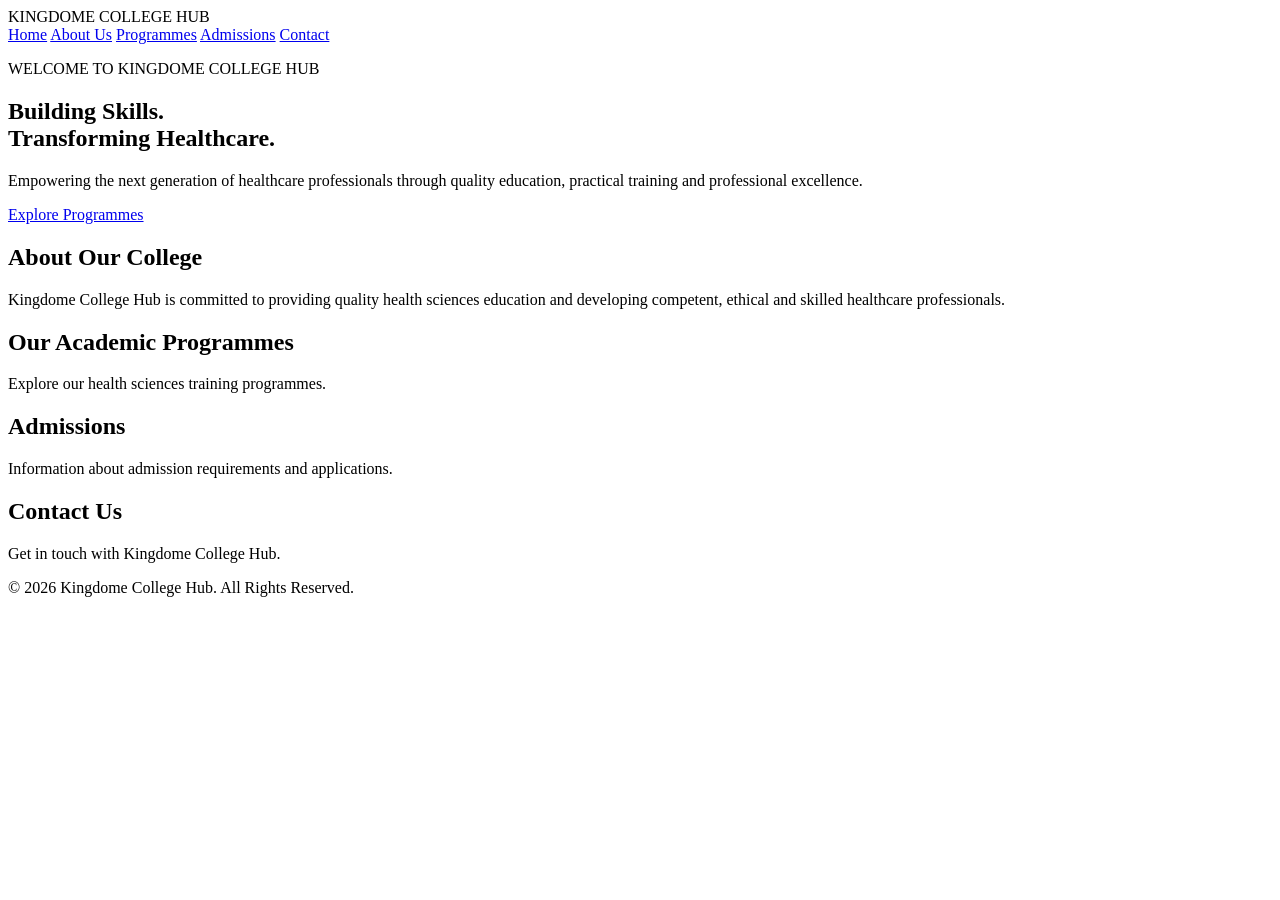
==== index.html @ a768ce54 "Create index.html" ====
<!DOCTYPE html>
<html lang="en">
<head>
    <meta charset="UTF-8">
    <meta name="viewport" content="width=device-width, initial-scale=1.0">
    <title>Kingdome College Hub</title>
    <meta name="description" content="Kingdome College Hub - Excellence in Health Sciences Education">
    <link rel="stylesheet" href="style.css">
</head>

<body>

    <header>
        <div class="logo">
            KINGDOME <span>COLLEGE HUB</span>
        </div>

        <nav>
            <a href="index.html">Home</a>
            <a href="#about">About Us</a>
            <a href="#programmes">Programmes</a>
            <a href="#admissions">Admissions</a>
            <a href="#contact">Contact</a>
        </nav>
    </header>

    <main>
        <section class="hero">
            <div class="hero-content">
                <p class="welcome">WELCOME TO KINGDOME COLLEGE HUB</p>

                <h1>Building Skills.<br>
                    Transforming Healthcare.</h1>

                <p>
                    Empowering the next generation of healthcare
                    professionals through quality education,
                    practical training and professional excellence.
                </p>

                <a href="#programmes" class="btn">Explore Programmes</a>
            </div>
        </section>

        <section id="about" class="section">
            <h2>About Our College</h2>
            <p>
                Kingdome College Hub is committed to providing
                quality health sciences education and developing
                competent, ethical and skilled healthcare professionals.
            </p>
        </section>

        <section id="programmes" class="section">
            <h2>Our Academic Programmes</h2>
            <p>Explore our health sciences training programmes.</p>
        </section>

        <section id="admissions" class="section">
            <h2>Admissions</h2>
            <p>Information about admission requirements and applications.</p>
        </section>

        <section id="contact" class="section">
            <h2>Contact Us</h2>
            <p>Get in touch with Kingdome College Hub.</p>
        </section>
    </main>

    <footer>
        <p>&copy; 2026 Kingdome College Hub. All Rights Reserved.</p>
    </footer>

</body>
</html>
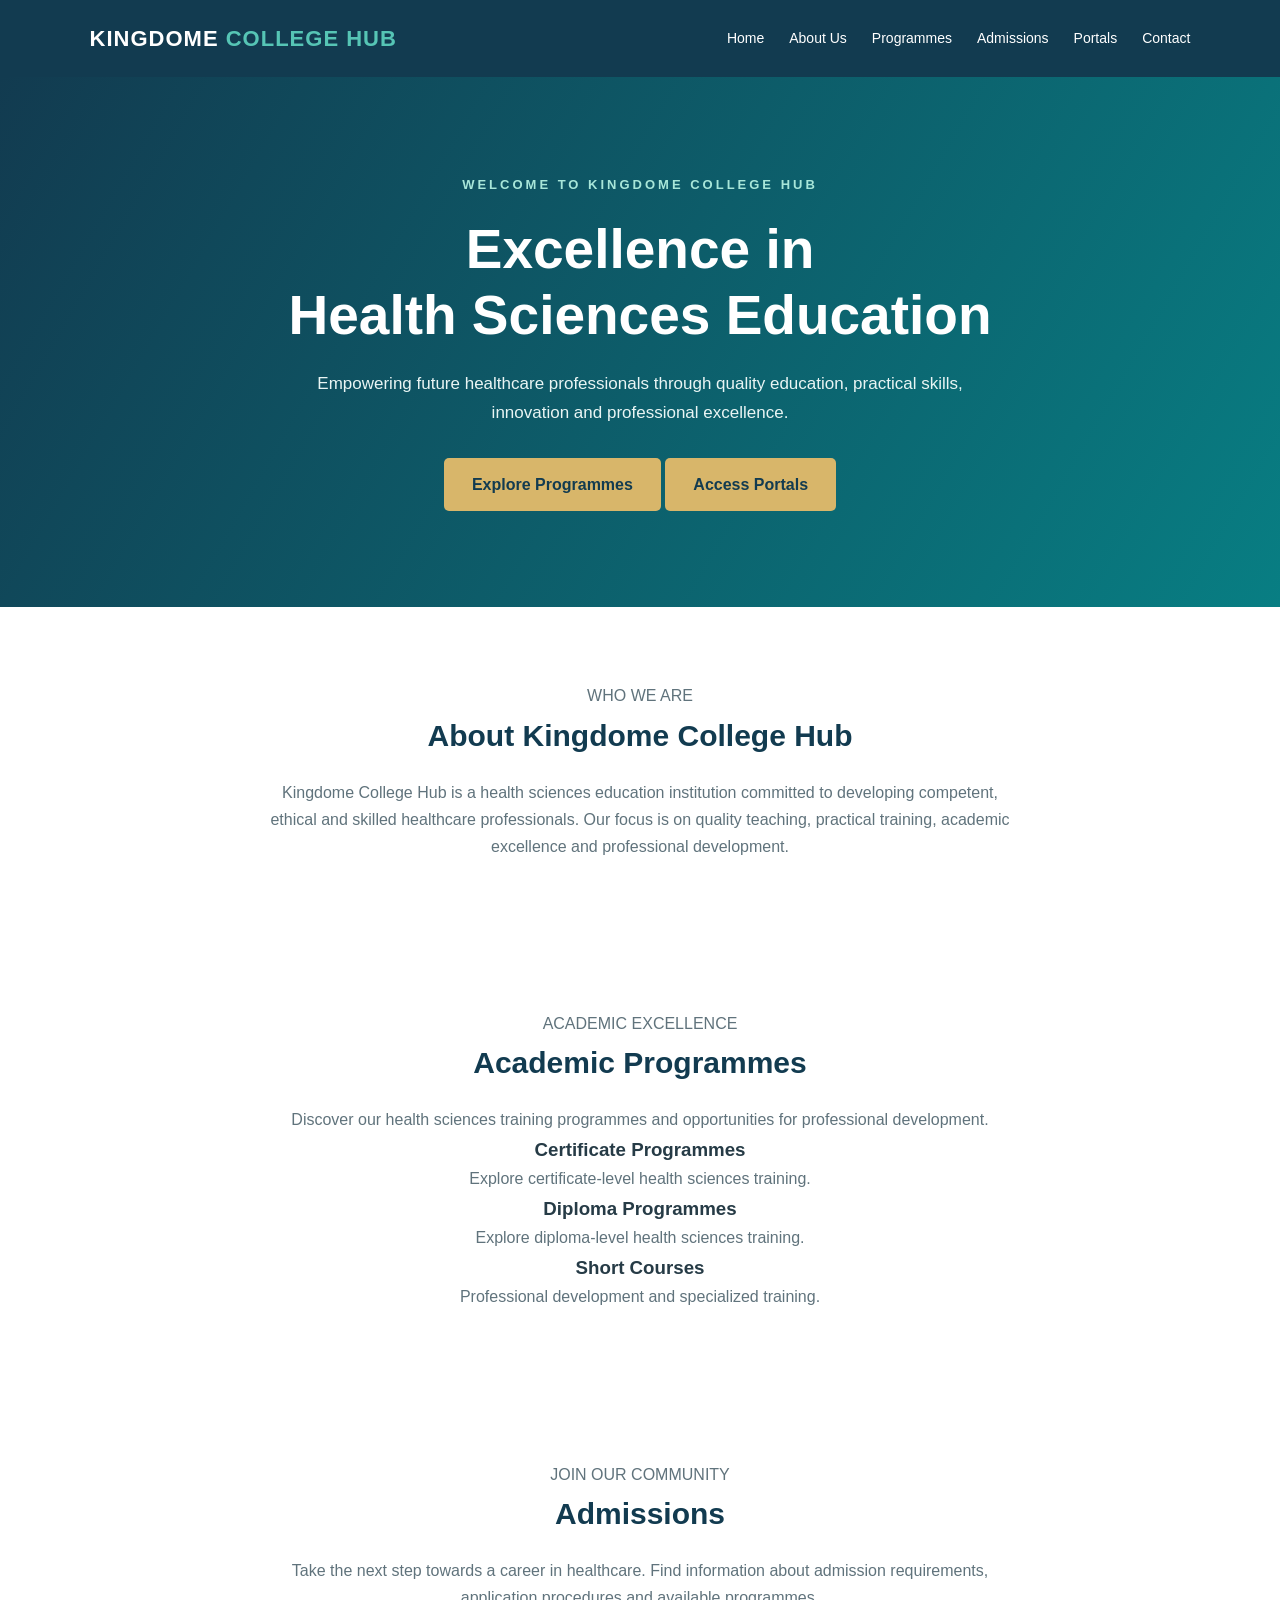
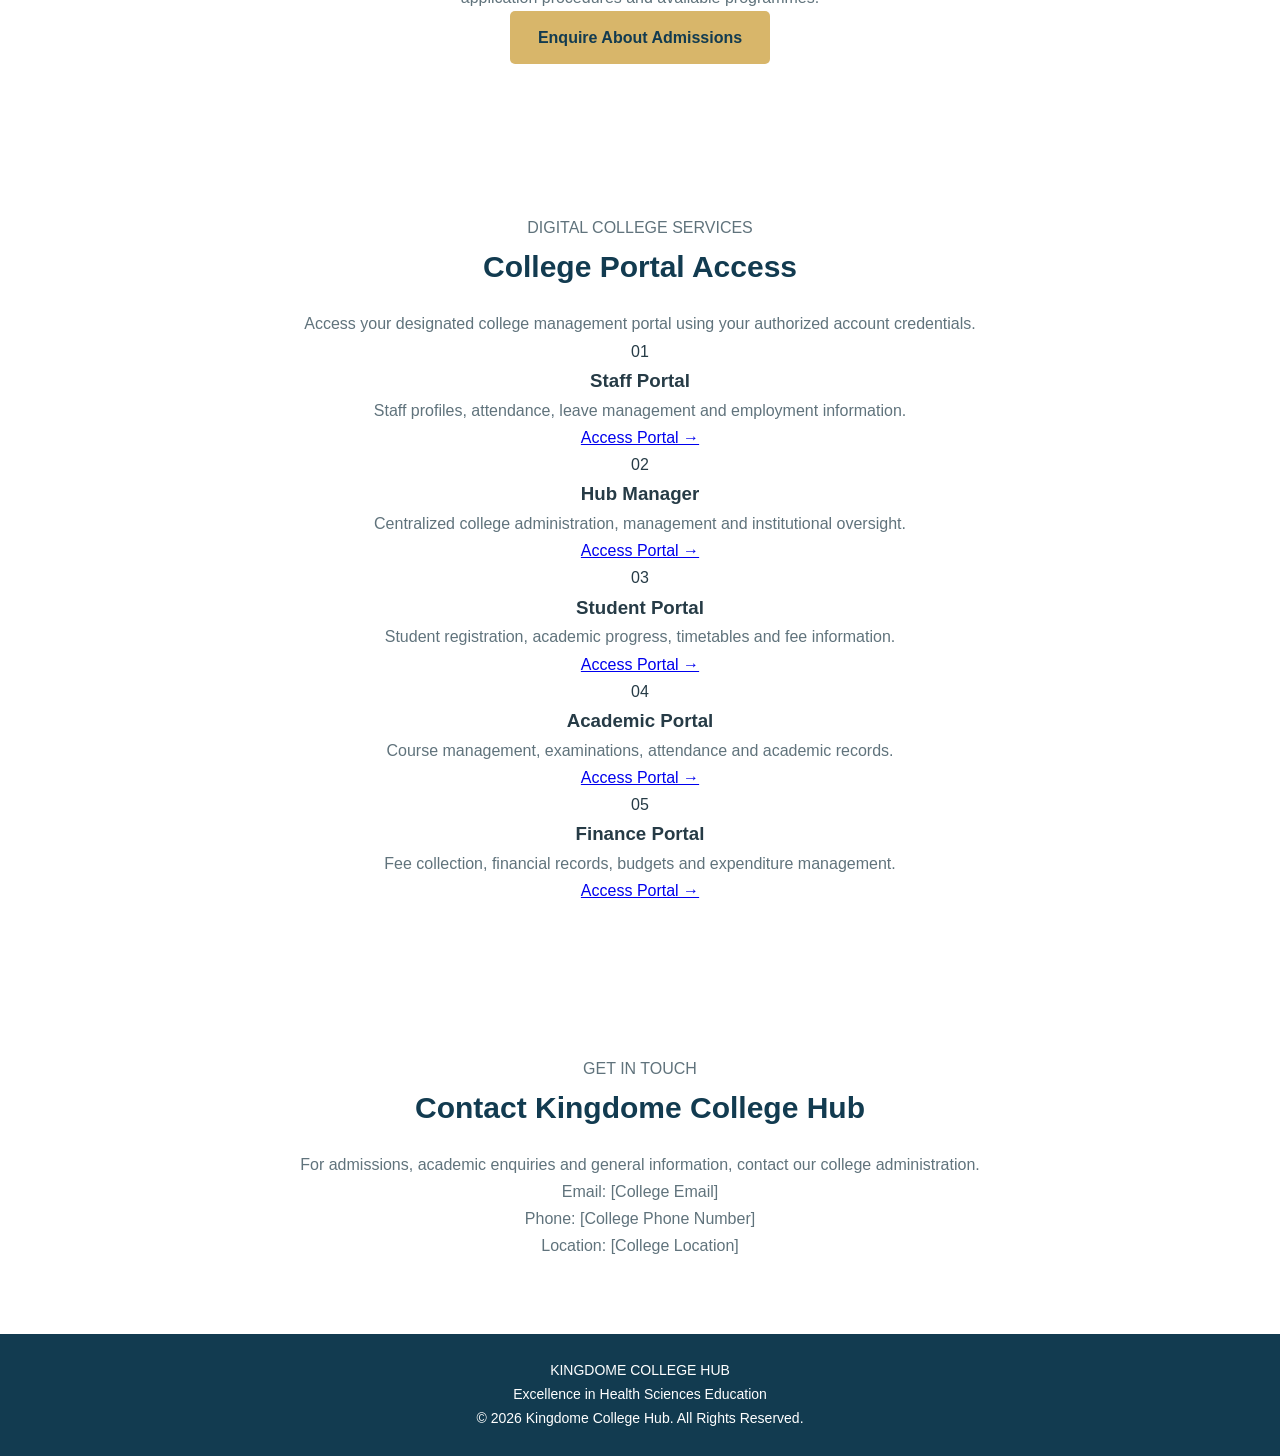
==== commit c1f6650c: "Update index.html" ====
--- a/index.html
+++ b/index.html
@@ -4,73 +4,249 @@
 <head>
     <meta charset="UTF-8">
     <meta name="viewport" content="width=device-width, initial-scale=1.0">
-    <title>Kingdome College Hub</title>
+
+    <title>Kingdome College Hub | Health Sciences</title>
+
     <meta name="description" content="Kingdome College Hub - Excellence in Health Sciences Education">
+
     <link rel="stylesheet" href="style.css">
 </head>
 
 <body>
 
-    <header>
-        <div class="logo">
-            KINGDOME <span>COLLEGE HUB</span>
-        </div>
-
-        <nav>
-            <a href="index.html">Home</a>
-            <a href="#about">About Us</a>
-            <a href="#programmes">Programmes</a>
-            <a href="#admissions">Admissions</a>
-            <a href="#contact">Contact</a>
-        </nav>
-    </header>
-
-    <main>
-        <section class="hero">
-            <div class="hero-content">
-                <p class="welcome">WELCOME TO KINGDOME COLLEGE HUB</p>
-
-                <h1>Building Skills.<br>
-                    Transforming Healthcare.</h1>
-
-                <p>
-                    Empowering the next generation of healthcare
-                    professionals through quality education,
-                    practical training and professional excellence.
-                </p>
-
-                <a href="#programmes" class="btn">Explore Programmes</a>
-            </div>
-        </section>
-
-        <section id="about" class="section">
-            <h2>About Our College</h2>
-            <p>
-                Kingdome College Hub is committed to providing
-                quality health sciences education and developing
-                competent, ethical and skilled healthcare professionals.
-            </p>
-        </section>
-
-        <section id="programmes" class="section">
-            <h2>Our Academic Programmes</h2>
-            <p>Explore our health sciences training programmes.</p>
-        </section>
-
-        <section id="admissions" class="section">
-            <h2>Admissions</h2>
-            <p>Information about admission requirements and applications.</p>
-        </section>
-
-        <section id="contact" class="section">
-            <h2>Contact Us</h2>
-            <p>Get in touch with Kingdome College Hub.</p>
-        </section>
-    </main>
-
-    <footer>
-        <p>&copy; 2026 Kingdome College Hub. All Rights Reserved.</p>
-    </footer>
+<!-- HEADER -->
+<header>
+    <div class="logo">
+        KINGDOME <span>COLLEGE HUB</span>
+    </div>
+
+    <nav>
+        <a href="#home">Home</a>
+        <a href="#about">About Us</a>
+        <a href="#programmes">Programmes</a>
+        <a href="#admissions">Admissions</a>
+        <a href="#portal-access">Portals</a>
+        <a href="#contact">Contact</a>
+    </nav>
+</header>
+
+<!-- HERO SECTION -->
+<main>
+
+<section class="hero" id="home">
+
+    <div class="hero-content">
+
+        <p class="welcome">
+            WELCOME TO KINGDOME COLLEGE HUB
+        </p>
+
+        <h1>
+            Excellence in<br>
+            Health Sciences Education
+        </h1>
+
+        <p>
+            Empowering future healthcare professionals
+            through quality education, practical skills,
+            innovation and professional excellence.
+        </p>
+
+        <div class="hero-buttons">
+            <a href="#programmes" class="btn">
+                Explore Programmes
+            </a>
+
+            <a href="#portal-access" class="btn btn-outline">
+                Access Portals
+            </a>
+        </div>
+
+    </div>
+
+</section>
+
+<!-- ABOUT US -->
+<section class="section" id="about">
+
+    <p class="section-label">WHO WE ARE</p>
+
+    <h2>About Kingdome College Hub</h2>
+
+    <p>
+        Kingdome College Hub is a health sciences education
+        institution committed to developing competent,
+        ethical and skilled healthcare professionals.
+
+        Our focus is on quality teaching, practical training,
+        academic excellence and professional development.
+    </p>
+
+</section>
+
+<!-- PROGRAMMES -->
+<section class="section programmes" id="programmes">
+
+    <p class="section-label">ACADEMIC EXCELLENCE</p>
+
+    <h2>Academic Programmes</h2>
+
+    <p>
+        Discover our health sciences training programmes
+        and opportunities for professional development.
+    </p>
+
+    <div class="programme-grid">
+
+        <div class="programme-card">
+            <h3>Certificate Programmes</h3>
+            <p>
+                Explore certificate-level health sciences training.
+            </p>
+        </div>
+
+        <div class="programme-card">
+            <h3>Diploma Programmes</h3>
+            <p>
+                Explore diploma-level health sciences training.
+            </p>
+        </div>
+
+        <div class="programme-card">
+            <h3>Short Courses</h3>
+            <p>
+                Professional development and specialized training.
+            </p>
+        </div>
+
+    </div>
+
+</section>
+
+<!-- ADMISSIONS -->
+<section class="section admissions" id="admissions">
+
+    <p class="section-label">JOIN OUR COMMUNITY</p>
+
+    <h2>Admissions</h2>
+
+    <p>
+        Take the next step towards a career in healthcare.
+        Find information about admission requirements,
+        application procedures and available programmes.
+    </p>
+
+    <a href="#contact" class="btn">
+        Enquire About Admissions
+    </a>
+
+</section>
+
+<!-- PORTAL ACCESS -->
+<section class="section portal-section" id="portal-access">
+
+    <p class="section-label">DIGITAL COLLEGE SERVICES</p>
+
+    <h2>College Portal Access</h2>
+
+    <p>
+        Access your designated college management portal
+        using your authorized account credentials.
+    </p>
+
+    <div class="portal-grid">
+
+        <div class="portal-card">
+            <div class="portal-icon">01</div>
+            <h3>Staff Portal</h3>
+            <p>
+                Staff profiles, attendance, leave management
+                and employment information.
+            </p>
+            <a href="staff-portal.html">Access Portal →</a>
+        </div>
+
+        <div class="portal-card">
+            <div class="portal-icon">02</div>
+            <h3>Hub Manager</h3>
+            <p>
+                Centralized college administration,
+                management and institutional oversight.
+            </p>
+            <a href="hub-manager.html">Access Portal →</a>
+        </div>
+
+        <div class="portal-card">
+            <div class="portal-icon">03</div>
+            <h3>Student Portal</h3>
+            <p>
+                Student registration, academic progress,
+                timetables and fee information.
+            </p>
+            <a href="student-portal.html">Access Portal →</a>
+        </div>
+
+        <div class="portal-card">
+            <div class="portal-icon">04</div>
+            <h3>Academic Portal</h3>
+            <p>
+                Course management, examinations,
+                attendance and academic records.
+            </p>
+            <a href="academic-portal.html">Access Portal →</a>
+        </div>
+
+        <div class="portal-card">
+            <div class="portal-icon">05</div>
+            <h3>Finance Portal</h3>
+            <p>
+                Fee collection, financial records,
+                budgets and expenditure management.
+            </p>
+            <a href="finance-portal.html">Access Portal →</a>
+        </div>
+
+    </div>
+
+</section>
+
+<!-- CONTACT -->
+<section class="section contact" id="contact">
+
+    <p class="section-label">GET IN TOUCH</p>
+
+    <h2>Contact Kingdome College Hub</h2>
+
+    <p>
+        For admissions, academic enquiries and general
+        information, contact our college administration.
+    </p>
+
+    <p>Email: [College Email]</p>
+    <p>Phone: [College Phone Number]</p>
+    <p>Location: [College Location]</p>
+
+</section>
+
+</main>
+
+<!-- FOOTER -->
+<footer>
+
+    <div class="footer-logo">
+        KINGDOME COLLEGE HUB
+    </div>
+
+    <p>
+        Excellence in Health Sciences Education
+    </p>
+
+    <p>
+        &copy; 2026 Kingdome College Hub.
+        All Rights Reserved.
+    </p>
+
+</footer>
 
 </body>
 </html>
--- a/style.css
+++ b/style.css
@@ -0,0 +1,157 @@
+
+/* GENERAL SETTINGS */
+* {
+    margin: 0;
+    padding: 0;
+    box-sizing: border-box;
+}
+
+html {
+    scroll-behavior: smooth;
+}
+
+body {
+    font-family: Arial, Helvetica, sans-serif;
+    color: #263B46;
+    background: #FFFFFF;
+    line-height: 1.7;
+}
+
+/* HEADER */
+header {
+    background: #123B50;
+    color: white;
+    padding: 20px 7%;
+    display: flex;
+    justify-content: space-between;
+    align-items: center;
+    flex-wrap: wrap;
+}
+
+.logo {
+    font-size: 22px;
+    font-weight: bold;
+    letter-spacing: 1px;
+}
+
+.logo span {
+    color: #56C5B5;
+}
+
+nav {
+    display: flex;
+    gap: 25px;
+    flex-wrap: wrap;
+}
+
+nav a {
+    color: white;
+    text-decoration: none;
+    font-size: 14px;
+    transition: 0.3s;
+}
+
+nav a:hover {
+    color: #56C5B5;
+}
+
+/* HERO SECTION */
+.hero {
+    min-height: 530px;
+    background: linear-gradient(
+        120deg,
+        #123B50,
+        #087E83
+    );
+    display: flex;
+    justify-content: center;
+    align-items: center;
+    text-align: center;
+    padding: 70px 8%;
+    color: white;
+}
+
+.hero-content {
+    max-width: 850px;
+}
+
+.welcome {
+    color: #A8E6D9;
+    font-weight: bold;
+    letter-spacing: 3px;
+    font-size: 13px;
+    margin-bottom: 20px;
+}
+
+.hero h1 {
+    font-size: clamp(34px, 5vw, 55px);
+    line-height: 1.2;
+    margin-bottom: 22px;
+}
+
+.hero-content > p:not(.welcome) {
+    max-width: 650px;
+    margin: 0 auto 30px;
+    font-size: 17px;
+    color: #E9F5F4;
+}
+
+.btn {
+    display: inline-block;
+    background: #D8B66A;
+    color: #123B50;
+    text-decoration: none;
+    padding: 13px 28px;
+    border-radius: 5px;
+    font-weight: bold;
+}
+
+.btn:hover {
+    background: white;
+}
+
+/* CONTENT SECTIONS */
+.section {
+    max-width: 1100px;
+    margin: auto;
+    padding: 75px 25px;
+    text-align: center;
+}
+
+.section h2 {
+    color: #123B50;
+    font-size: 30px;
+    margin-bottom: 18px;
+}
+
+.section p {
+    max-width: 750px;
+    margin: auto;
+    color: #60737C;
+}
+
+/* FOOTER */
+footer {
+    background: #123B50;
+    color: white;
+    text-align: center;
+    padding: 25px;
+    font-size: 14px;
+}
+
+/* MOBILE RESPONSIVENESS */
+@media (max-width: 768px) {
+    header {
+        justify-content: center;
+        gap: 18px;
+    }
+
+    nav {
+        justify-content: center;
+        gap: 15px;
+    }
+
+    .hero {
+        min-height: 450px;
+    }
+}
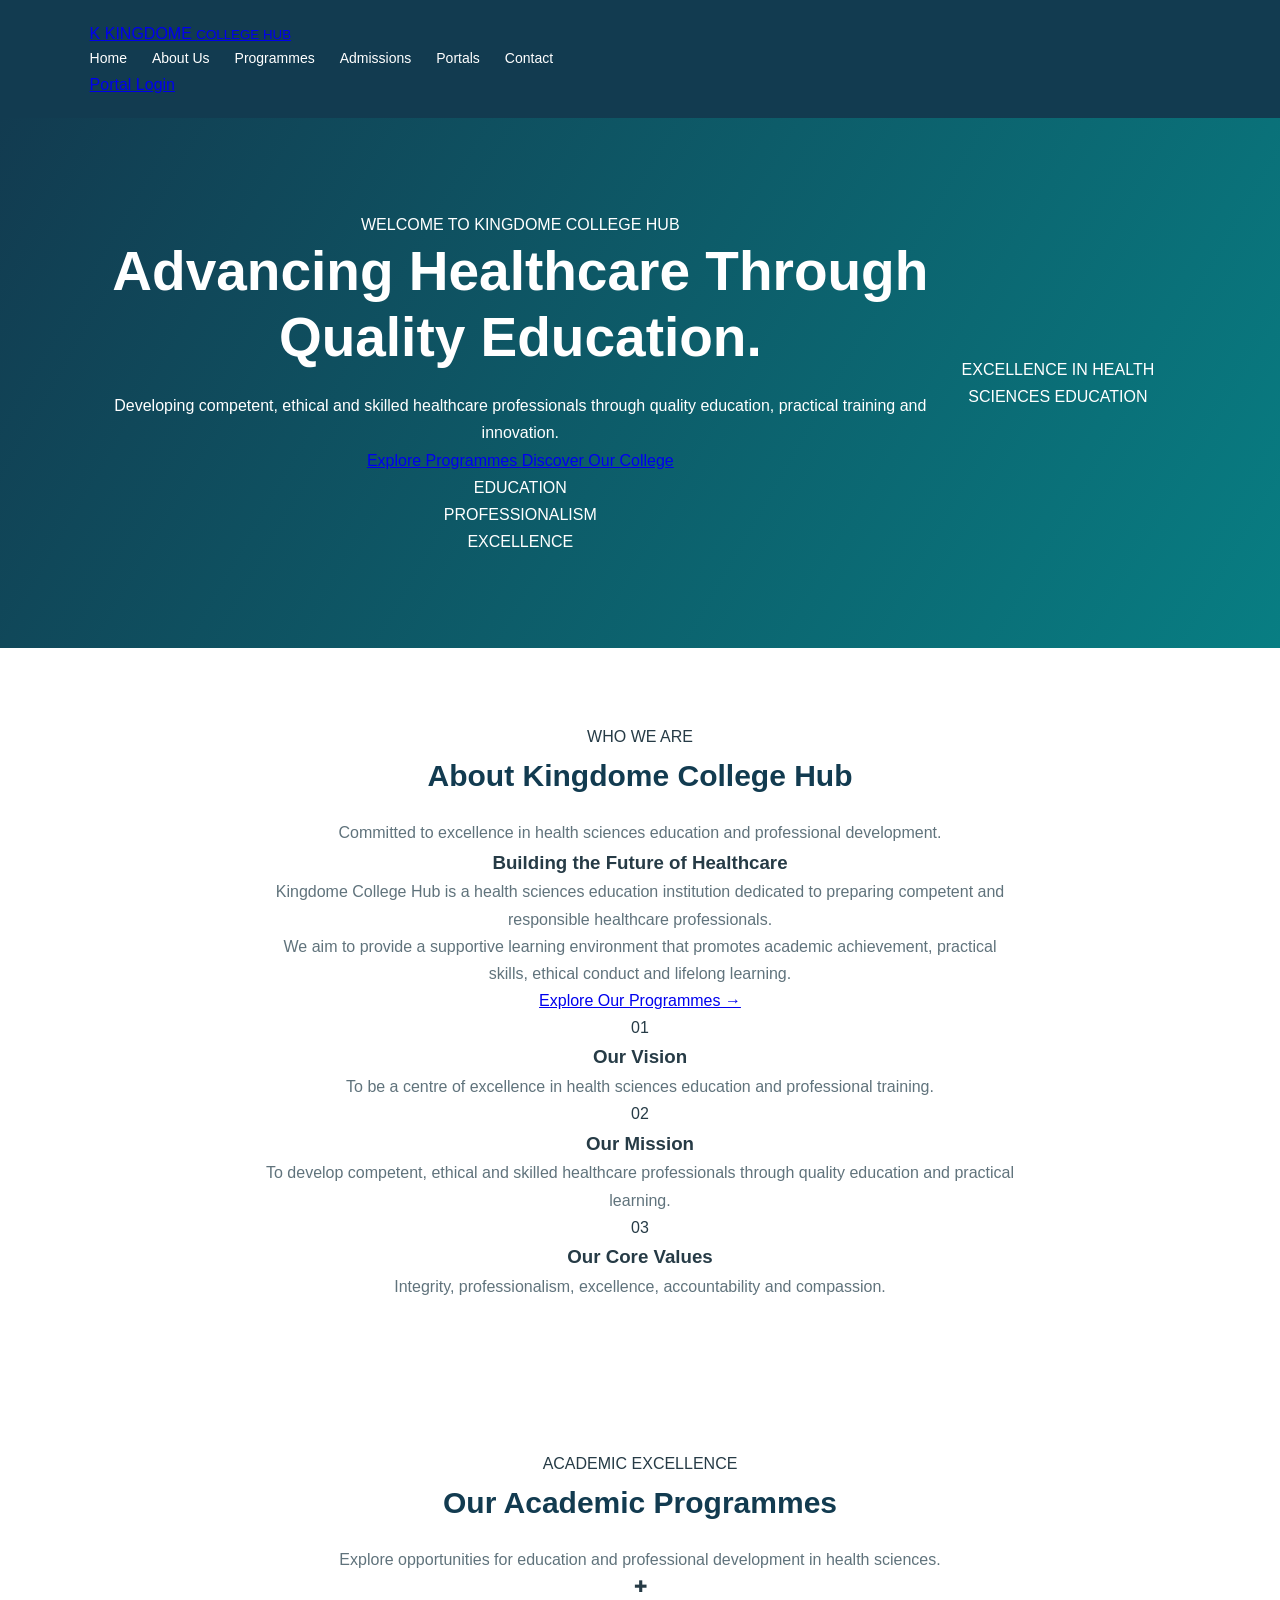
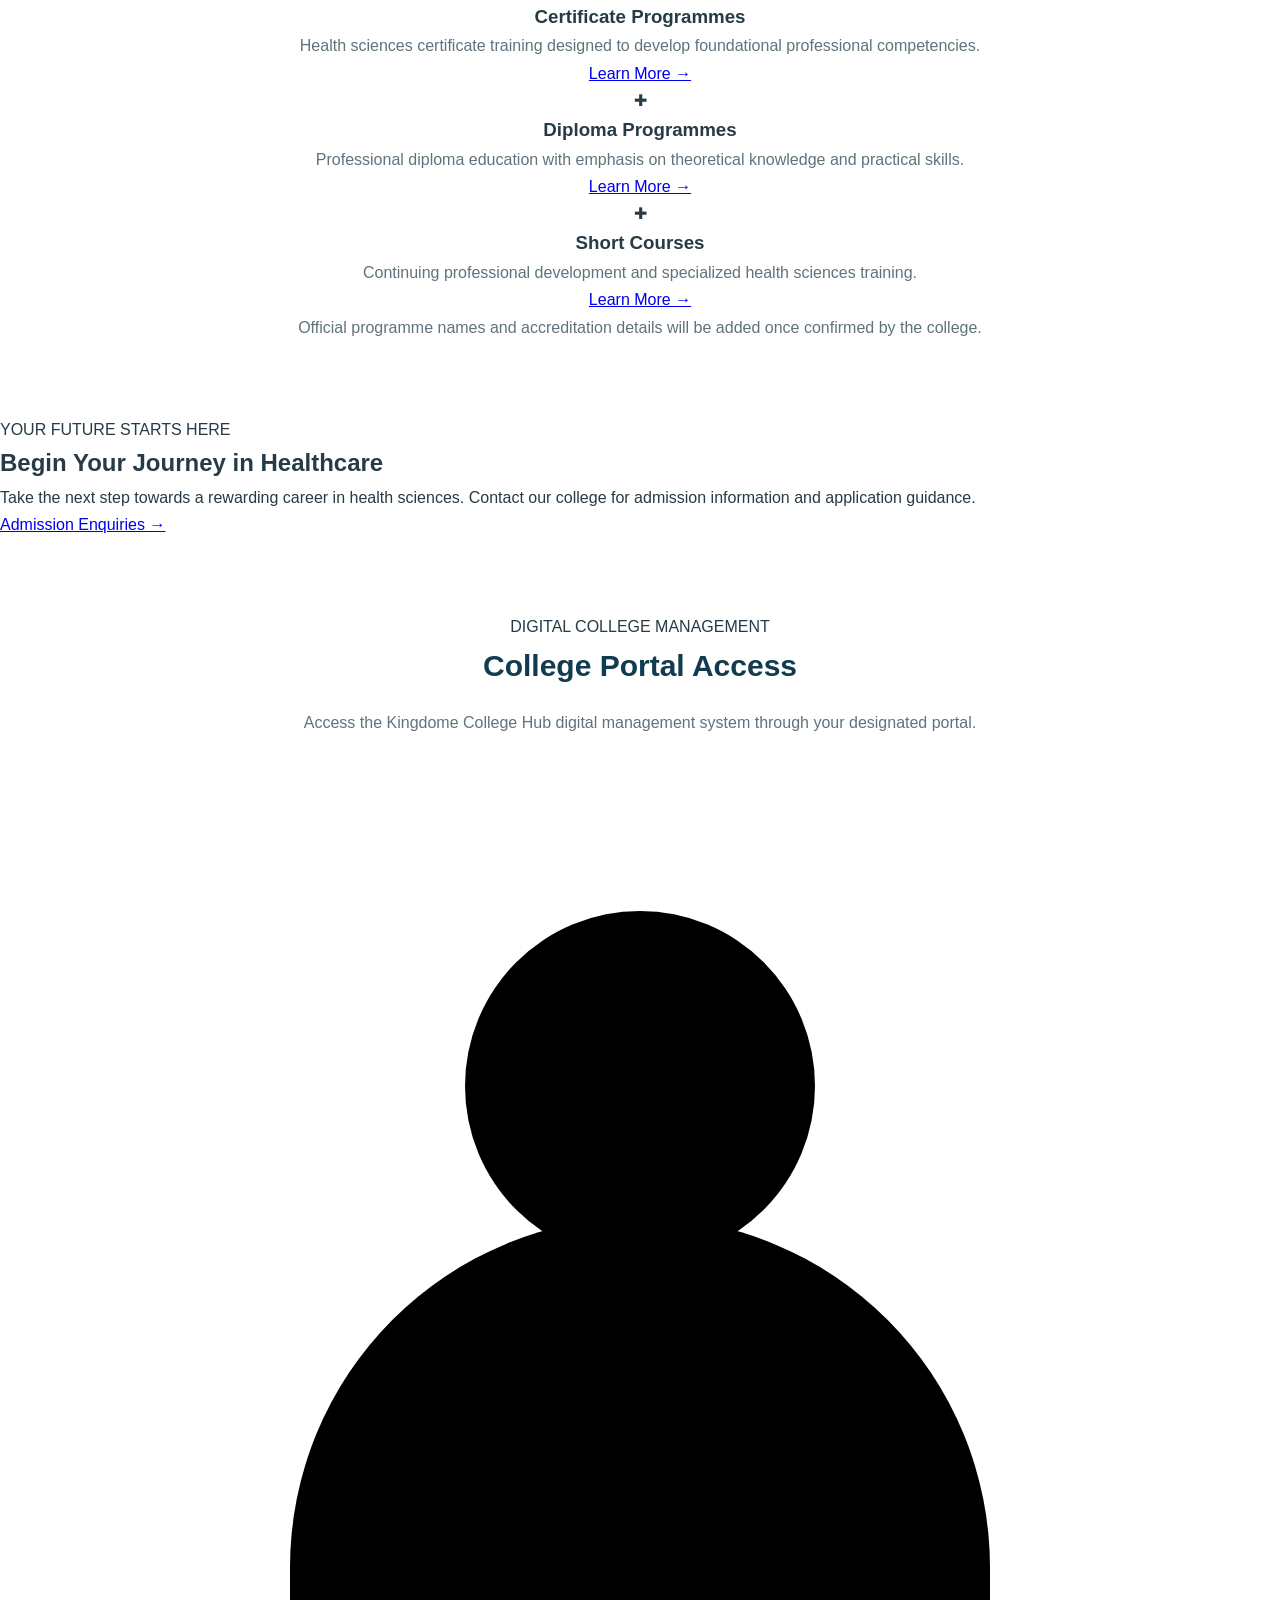
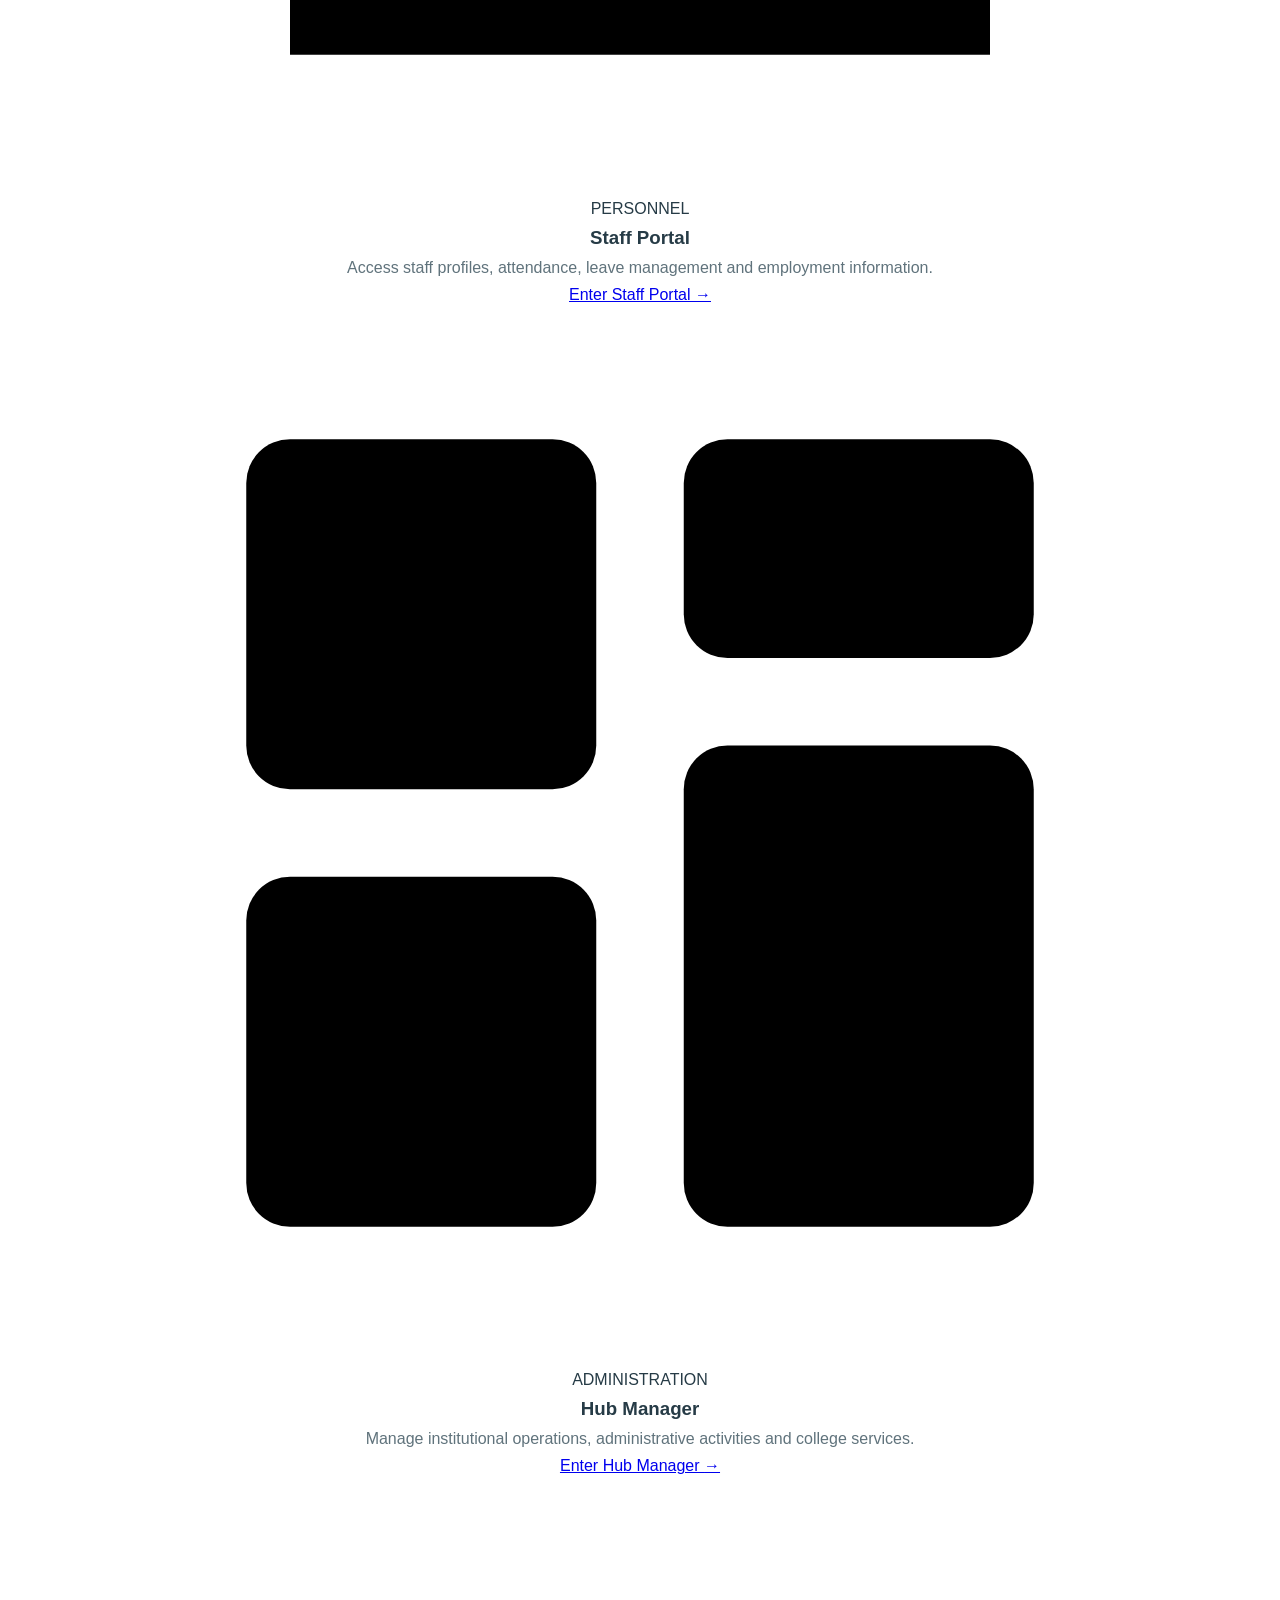
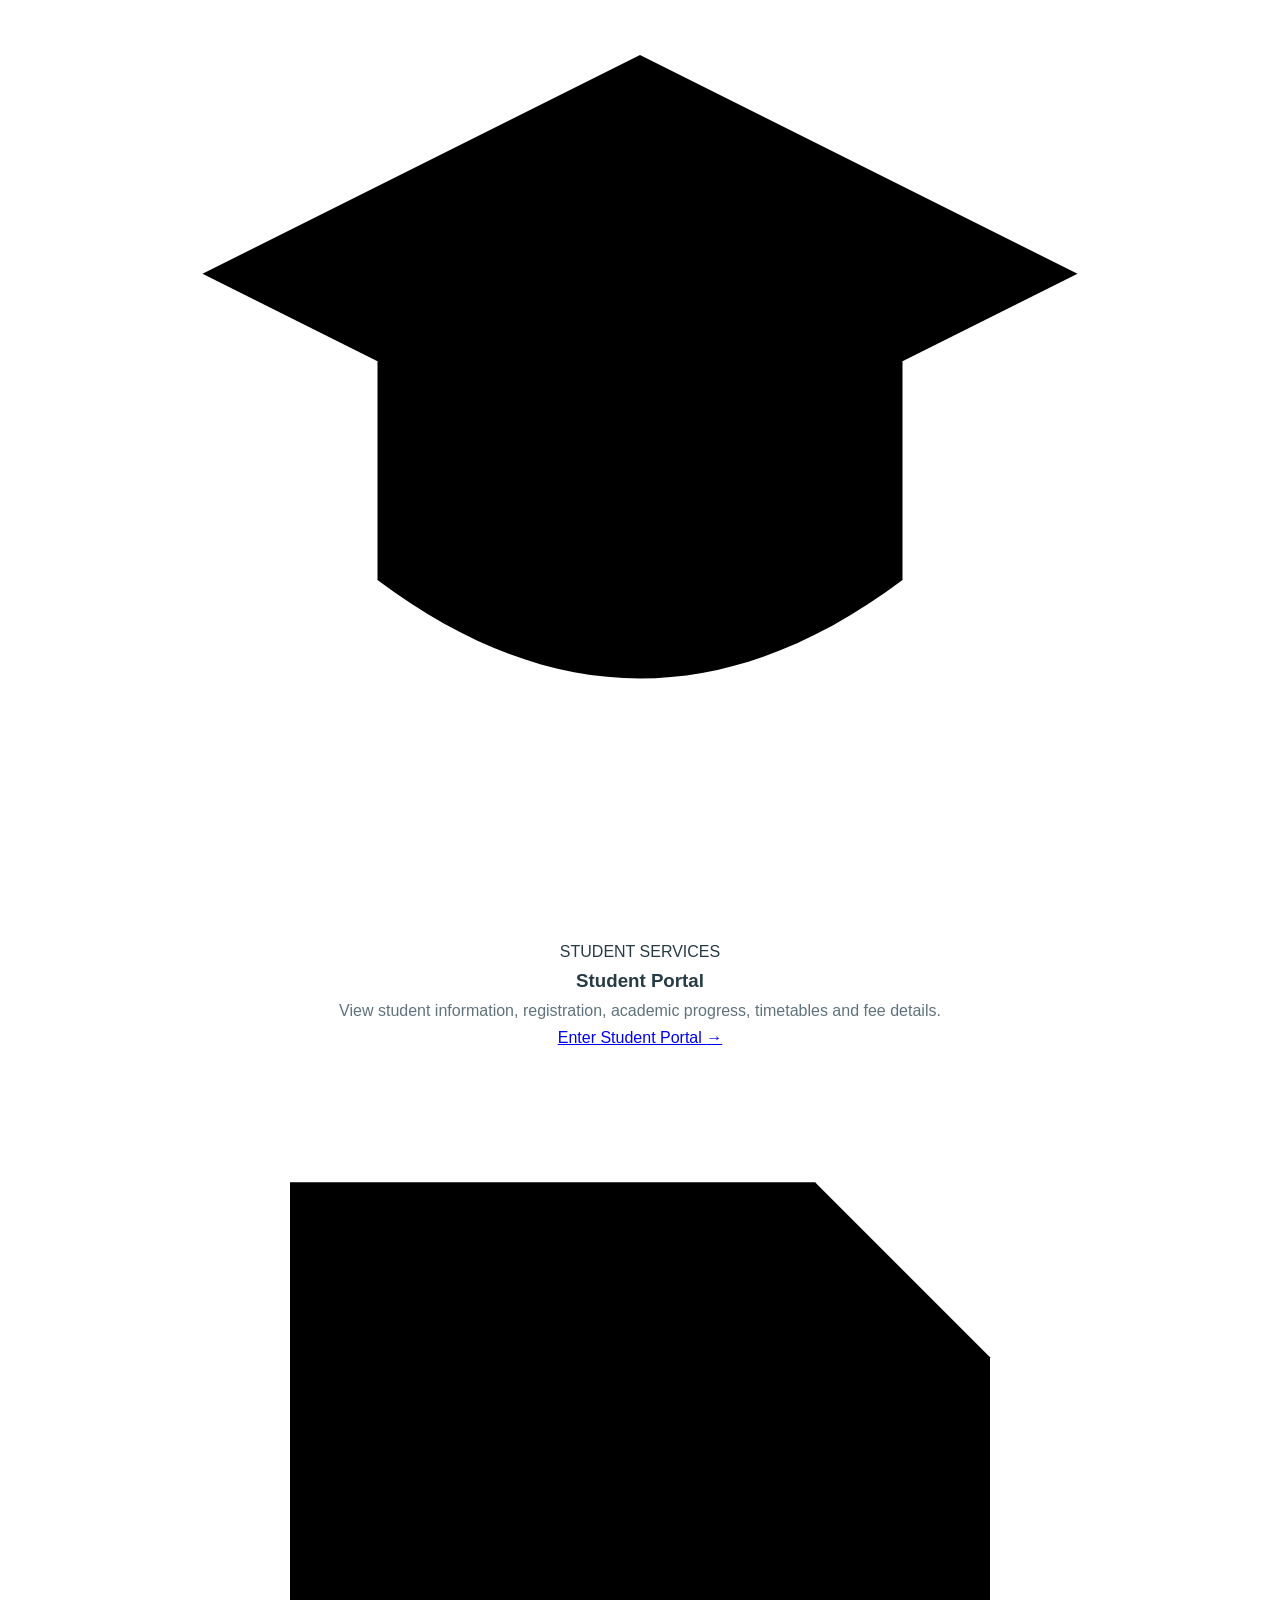
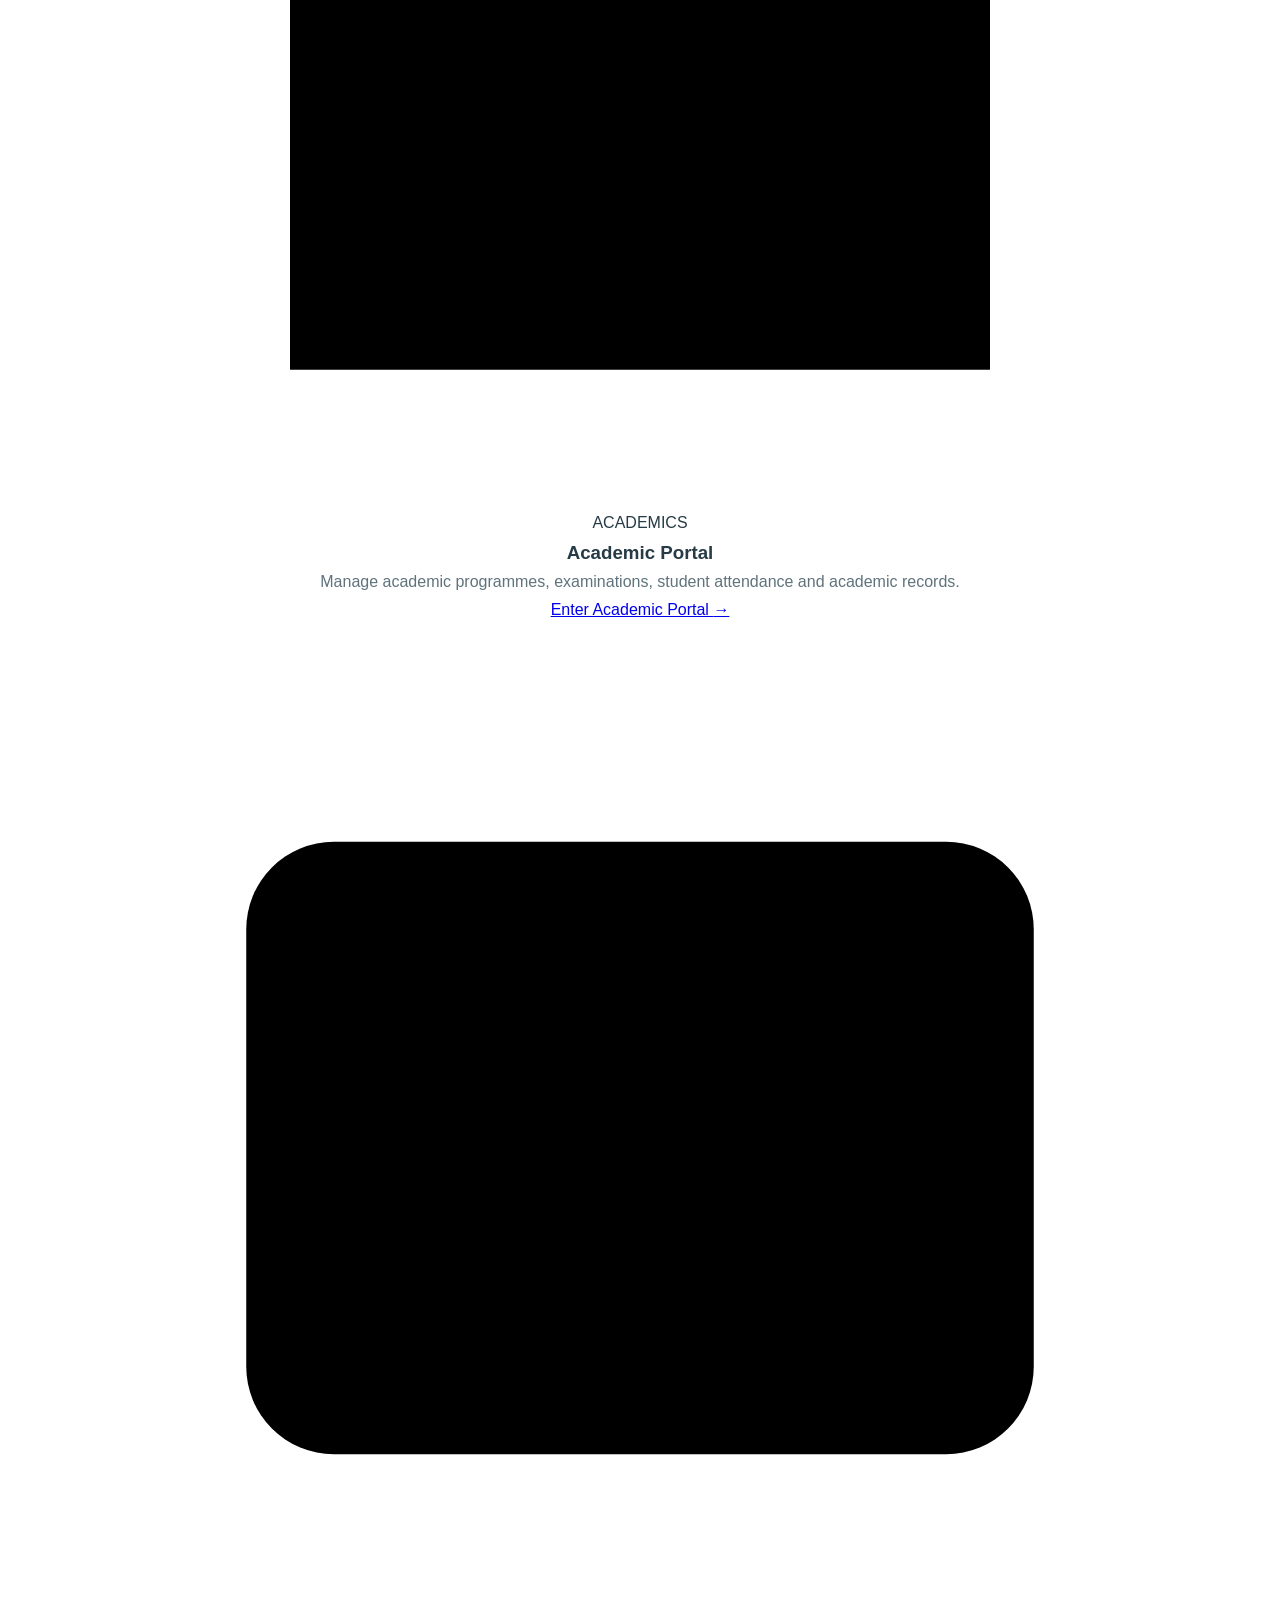
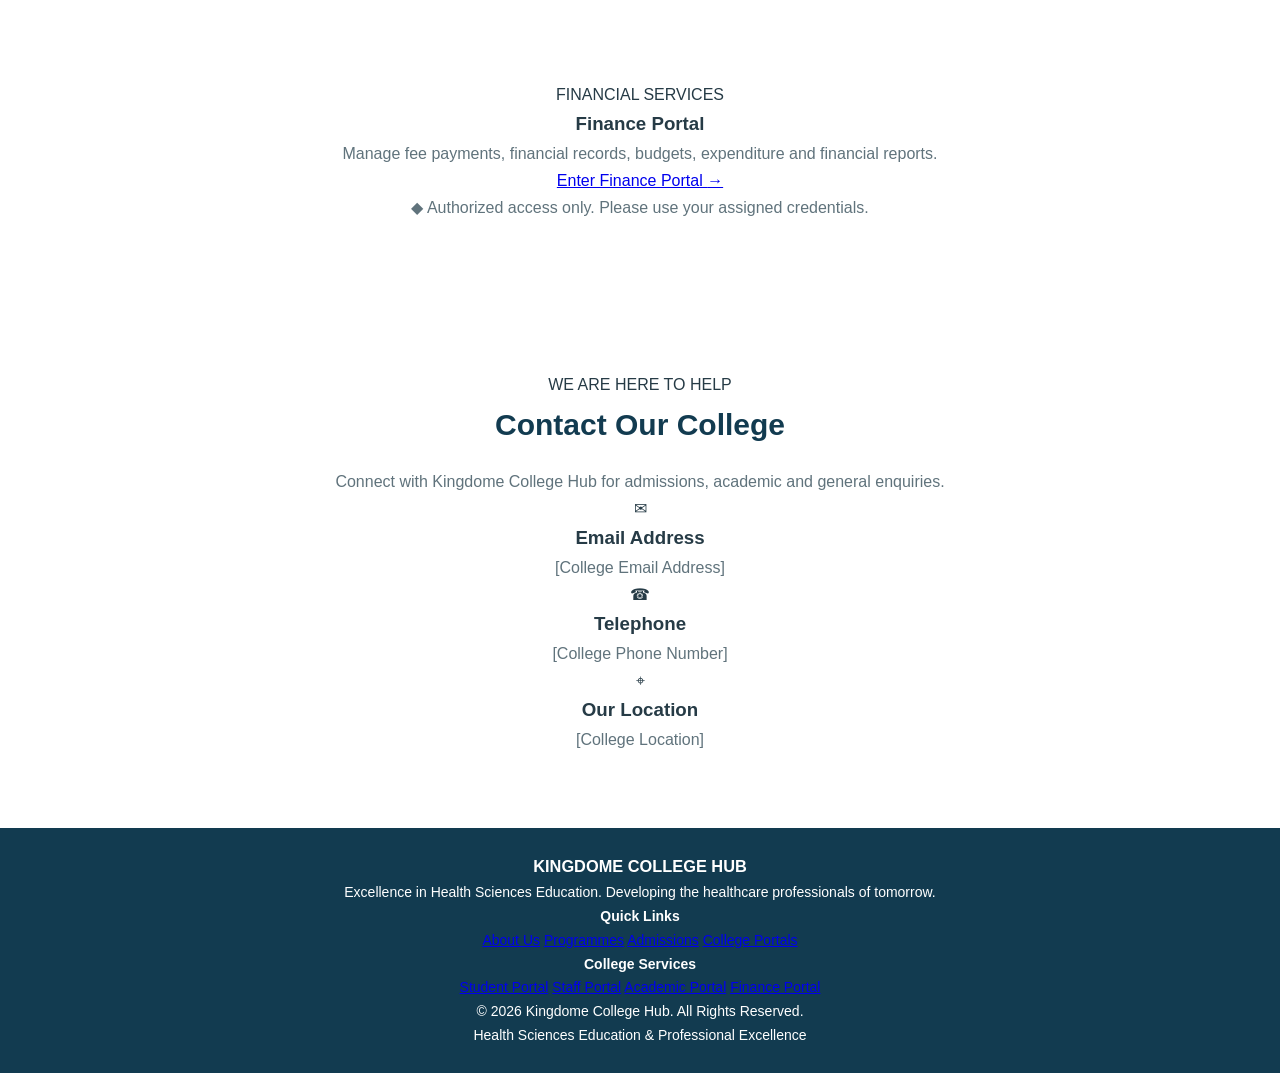
==== commit 4a2bbd84: "Update index.html" ====
--- a/index.html
+++ b/index.html
@@ -15,236 +15,507 @@
 <body>
 
 <!-- HEADER -->
-<header>
-    <div class="logo">
-        KINGDOME <span>COLLEGE HUB</span>
-    </div>
-
-    <nav>
-        <a href="#home">Home</a>
-        <a href="#about">About Us</a>
-        <a href="#programmes">Programmes</a>
-        <a href="#admissions">Admissions</a>
-        <a href="#portal-access">Portals</a>
-        <a href="#contact">Contact</a>
-    </nav>
+<header class="site-header">
+    <div class="container header-content">
+
+        <a href="#home" class="brand">
+            <span class="brand-mark">K</span>
+            <span class="brand-name">
+                KINGDOME
+                <small>COLLEGE HUB</small>
+            </span>
+        </a>
+
+        <nav class="main-nav">
+            <a href="#home">Home</a>
+            <a href="#about">About Us</a>
+            <a href="#programmes">Programmes</a>
+            <a href="#admissions">Admissions</a>
+            <a href="#portals">Portals</a>
+            <a href="#contact">Contact</a>
+        </nav>
+
+        <a href="#portals" class="header-button">Portal Login</a>
+
+    </div>
 </header>
 
+
+<main>
+
 <!-- HERO SECTION -->
-<main>
-
 <section class="hero" id="home">
 
-    <div class="hero-content">
-
-        <p class="welcome">
-            WELCOME TO KINGDOME COLLEGE HUB
+    <div class="hero-overlay"></div>
+
+    <div class="container hero-content">
+
+        <div class="hero-text">
+
+            <span class="eyebrow">WELCOME TO KINGDOME COLLEGE HUB</span>
+
+            <h1>
+                Advancing Healthcare
+                Through Quality
+                <span>Education.</span>
+            </h1>
+
+            <p>
+                Developing competent, ethical and skilled
+                healthcare professionals through quality
+                education, practical training and innovation.
+            </p>
+
+            <div class="hero-actions">
+                <a href="#programmes" class="primary-button">
+                    Explore Programmes
+                </a>
+
+                <a href="#about" class="secondary-button">
+                    Discover Our College
+                </a>
+            </div>
+
+        </div>
+
+        <div class="hero-side">
+            <div class="hero-side-line"></div>
+            <p>EDUCATION</p>
+            <p>PROFESSIONALISM</p>
+            <p>EXCELLENCE</p>
+        </div>
+
+    </div>
+
+    <div class="hero-bottom">
+        <div class="container">
+            EXCELLENCE IN HEALTH SCIENCES EDUCATION
+        </div>
+    </div>
+
+</section>
+
+
+<!-- ABOUT SECTION -->
+<section class="section about-section" id="about">
+
+    <div class="container">
+
+        <div class="section-heading">
+            <span class="eyebrow">WHO WE ARE</span>
+            <h2>About Kingdome College Hub</h2>
+            <p>
+                Committed to excellence in health sciences
+                education and professional development.
+            </p>
+        </div>
+
+        <div class="about-grid">
+
+            <div class="about-main">
+                <h3>Building the Future of Healthcare</h3>
+
+                <p>
+                    Kingdome College Hub is a health sciences
+                    education institution dedicated to preparing
+                    competent and responsible healthcare professionals.
+                </p>
+
+                <p>
+                    We aim to provide a supportive learning
+                    environment that promotes academic achievement,
+                    practical skills, ethical conduct and lifelong learning.
+                </p>
+
+                <a href="#programmes" class="text-link">
+                    Explore Our Programmes →
+                </a>
+            </div>
+
+            <div class="about-details">
+
+                <div class="detail-item">
+                    <span class="detail-number">01</span>
+                    <div>
+                        <h3>Our Vision</h3>
+                        <p>
+                            To be a centre of excellence in health
+                            sciences education and professional training.
+                        </p>
+                    </div>
+                </div>
+
+                <div class="detail-item">
+                    <span class="detail-number">02</span>
+                    <div>
+                        <h3>Our Mission</h3>
+                        <p>
+                            To develop competent, ethical and skilled
+                            healthcare professionals through quality
+                            education and practical learning.
+                        </p>
+                    </div>
+                </div>
+
+                <div class="detail-item">
+                    <span class="detail-number">03</span>
+                    <div>
+                        <h3>Our Core Values</h3>
+                        <p>
+                            Integrity, professionalism, excellence,
+                            accountability and compassion.
+                        </p>
+                    </div>
+                </div>
+
+            </div>
+
+        </div>
+
+    </div>
+
+</section>
+
+
+<!-- PROGRAMMES SECTION -->
+<section class="section programmes-section" id="programmes">
+
+    <div class="container">
+
+        <div class="section-heading">
+            <span class="eyebrow">ACADEMIC EXCELLENCE</span>
+            <h2>Our Academic Programmes</h2>
+            <p>
+                Explore opportunities for education and
+                professional development in health sciences.
+            </p>
+        </div>
+
+        <div class="programme-grid">
+
+            <article class="programme-card">
+                <div class="programme-icon">✚</div>
+                <h3>Certificate Programmes</h3>
+                <p>
+                    Health sciences certificate training
+                    designed to develop foundational
+                    professional competencies.
+                </p>
+                <a href="#contact">Learn More →</a>
+            </article>
+
+            <article class="programme-card">
+                <div class="programme-icon">✚</div>
+                <h3>Diploma Programmes</h3>
+                <p>
+                    Professional diploma education with
+                    emphasis on theoretical knowledge
+                    and practical skills.
+                </p>
+                <a href="#contact">Learn More →</a>
+            </article>
+
+            <article class="programme-card">
+                <div class="programme-icon">✚</div>
+                <h3>Short Courses</h3>
+                <p>
+                    Continuing professional development
+                    and specialized health sciences training.
+                </p>
+                <a href="#contact">Learn More →</a>
+            </article>
+
+        </div>
+
+        <p class="programme-note">
+            Official programme names and accreditation details
+            will be added once confirmed by the college.
         </p>
 
-        <h1>
-            Excellence in<br>
-            Health Sciences Education
-        </h1>
-
-        <p>
-            Empowering future healthcare professionals
-            through quality education, practical skills,
-            innovation and professional excellence.
+    </div>
+
+</section>
+
+
+<!-- ADMISSIONS SECTION -->
+<section class="admissions-section" id="admissions">
+
+    <div class="container admissions-content">
+
+        <div>
+            <span class="eyebrow">YOUR FUTURE STARTS HERE</span>
+            <h2>Begin Your Journey in Healthcare</h2>
+
+            <p>
+                Take the next step towards a rewarding career
+                in health sciences. Contact our college for
+                admission information and application guidance.
+            </p>
+        </div>
+
+        <a href="#contact" class="admissions-button">
+            Admission Enquiries →
+        </a>
+
+    </div>
+
+</section>
+
+
+<!-- PORTAL ACCESS SECTION -->
+<section class="section portal-section" id="portals">
+
+    <div class="container">
+
+        <div class="section-heading">
+            <span class="eyebrow">DIGITAL COLLEGE MANAGEMENT</span>
+            <h2>College Portal Access</h2>
+
+            <p>
+                Access the Kingdome College Hub digital
+                management system through your designated portal.
+            </p>
+        </div>
+
+
+        <div class="portal-grid">
+
+            <!-- STAFF PORTAL -->
+            <article class="portal-card">
+
+                <div class="portal-top">
+                    <div class="portal-icon">
+                        <svg viewBox="0 0 24 24" aria-hidden="true">
+                            <circle cx="12" cy="8" r="4"/>
+                            <path d="M4 21v-2a8 8 0 0 1 16 0v2"/>
+                        </svg>
+                    </div>
+                    <span class="portal-label">PERSONNEL</span>
+                </div>
+
+                <h3>Staff Portal</h3>
+
+                <p>
+                    Access staff profiles, attendance,
+                    leave management and employment information.
+                </p>
+
+                <a href="staff-portal.html" class="portal-link">
+                    Enter Staff Portal <span>→</span>
+                </a>
+
+            </article>
+
+
+            <!-- HUB MANAGER -->
+            <article class="portal-card">
+
+                <div class="portal-top">
+                    <div class="portal-icon">
+                        <svg viewBox="0 0 24 24" aria-hidden="true">
+                            <rect x="3" y="3" width="8" height="8" rx="1"/>
+                            <rect x="13" y="3" width="8" height="5" rx="1"/>
+                            <rect x="13" y="10" width="8" height="11" rx="1"/>
+                            <rect x="3" y="13" width="8" height="8" rx="1"/>
+                        </svg>
+                    </div>
+                    <span class="portal-label">ADMINISTRATION</span>
+                </div>
+
+                <h3>Hub Manager</h3>
+
+                <p>
+                    Manage institutional operations,
+                    administrative activities and college services.
+                </p>
+
+                <a href="hub-manager.html" class="portal-link">
+                    Enter Hub Manager <span>→</span>
+                </a>
+
+            </article>
+
+
+            <!-- STUDENT PORTAL -->
+            <article class="portal-card">
+
+                <div class="portal-top">
+                    <div class="portal-icon">
+                        <svg viewBox="0 0 24 24" aria-hidden="true">
+                            <path d="m2 9 10-5 10 5-10 5L2 9Z"/>
+                            <path d="M6 11v5c4 3 8 3 12 0v-5"/>
+                            <path d="M22 9v7"/>
+                        </svg>
+                    </div>
+                    <span class="portal-label">STUDENT SERVICES</span>
+                </div>
+
+                <h3>Student Portal</h3>
+
+                <p>
+                    View student information, registration,
+                    academic progress, timetables and fee details.
+                </p>
+
+                <a href="student-portal.html" class="portal-link">
+                    Enter Student Portal <span>→</span>
+                </a>
+
+            </article>
+
+
+            <!-- ACADEMIC PORTAL -->
+            <article class="portal-card">
+
+                <div class="portal-top">
+                    <div class="portal-icon">
+                        <svg viewBox="0 0 24 24" aria-hidden="true">
+                            <path d="M4 3h12l4 4v14H4z"/>
+                            <path d="M16 3v5h4"/>
+                            <path d="M8 13h8M8 17h8M8 9h3"/>
+                        </svg>
+                    </div>
+                    <span class="portal-label">ACADEMICS</span>
+                </div>
+
+                <h3>Academic Portal</h3>
+
+                <p>
+                    Manage academic programmes, examinations,
+                    student attendance and academic records.
+                </p>
+
+                <a href="academic-portal.html" class="portal-link">
+                    Enter Academic Portal <span>→</span>
+                </a>
+
+            </article>
+
+
+            <!-- FINANCE PORTAL -->
+            <article class="portal-card">
+
+                <div class="portal-top">
+                    <div class="portal-icon">
+                        <svg viewBox="0 0 24 24" aria-hidden="true">
+                            <rect x="3" y="5" width="18" height="14" rx="2"/>
+                            <path d="M3 10h18"/>
+                            <path d="M7 15h4"/>
+                        </svg>
+                    </div>
+                    <span class="portal-label">FINANCIAL SERVICES</span>
+                </div>
+
+                <h3>Finance Portal</h3>
+
+                <p>
+                    Manage fee payments, financial records,
+                    budgets, expenditure and financial reports.
+                </p>
+
+                <a href="finance-portal.html" class="portal-link">
+                    Enter Finance Portal <span>→</span>
+                </a>
+
+            </article>
+
+        </div>
+
+        <p class="portal-security">
+            <span>◆</span>
+            Authorized access only. Please use your assigned credentials.
         </p>
 
-        <div class="hero-buttons">
-            <a href="#programmes" class="btn">
-                Explore Programmes
-            </a>
-
-            <a href="#portal-access" class="btn btn-outline">
-                Access Portals
-            </a>
-        </div>
-
     </div>
 
 </section>
 
-<!-- ABOUT US -->
-<section class="section" id="about">
-
-    <p class="section-label">WHO WE ARE</p>
-
-    <h2>About Kingdome College Hub</h2>
-
-    <p>
-        Kingdome College Hub is a health sciences education
-        institution committed to developing competent,
-        ethical and skilled healthcare professionals.
-
-        Our focus is on quality teaching, practical training,
-        academic excellence and professional development.
-    </p>
+
+<!-- CONTACT SECTION -->
+<section class="section contact-section" id="contact">
+
+    <div class="container">
+
+        <div class="section-heading">
+            <span class="eyebrow">WE ARE HERE TO HELP</span>
+            <h2>Contact Our College</h2>
+            <p>
+                Connect with Kingdome College Hub for
+                admissions, academic and general enquiries.
+            </p>
+        </div>
+
+        <div class="contact-grid">
+
+            <div class="contact-card">
+                <span class="contact-symbol">✉</span>
+                <h3>Email Address</h3>
+                <p>[College Email Address]</p>
+            </div>
+
+            <div class="contact-card">
+                <span class="contact-symbol">☎</span>
+                <h3>Telephone</h3>
+                <p>[College Phone Number]</p>
+            </div>
+
+            <div class="contact-card">
+                <span class="contact-symbol">⌖</span>
+                <h3>Our Location</h3>
+                <p>[College Location]</p>
+            </div>
+
+        </div>
+
+    </div>
 
 </section>
 
-<!-- PROGRAMMES -->
-<section class="section programmes" id="programmes">
-
-    <p class="section-label">ACADEMIC EXCELLENCE</p>
-
-    <h2>Academic Programmes</h2>
-
-    <p>
-        Discover our health sciences training programmes
-        and opportunities for professional development.
-    </p>
-
-    <div class="programme-grid">
-
-        <div class="programme-card">
-            <h3>Certificate Programmes</h3>
-            <p>
-                Explore certificate-level health sciences training.
-            </p>
-        </div>
-
-        <div class="programme-card">
-            <h3>Diploma Programmes</h3>
-            <p>
-                Explore diploma-level health sciences training.
-            </p>
-        </div>
-
-        <div class="programme-card">
-            <h3>Short Courses</h3>
-            <p>
-                Professional development and specialized training.
-            </p>
-        </div>
-
-    </div>
-
-</section>
-
-<!-- ADMISSIONS -->
-<section class="section admissions" id="admissions">
-
-    <p class="section-label">JOIN OUR COMMUNITY</p>
-
-    <h2>Admissions</h2>
-
-    <p>
-        Take the next step towards a career in healthcare.
-        Find information about admission requirements,
-        application procedures and available programmes.
-    </p>
-
-    <a href="#contact" class="btn">
-        Enquire About Admissions
-    </a>
-
-</section>
-
-<!-- PORTAL ACCESS -->
-<section class="section portal-section" id="portal-access">
-
-    <p class="section-label">DIGITAL COLLEGE SERVICES</p>
-
-    <h2>College Portal Access</h2>
-
-    <p>
-        Access your designated college management portal
-        using your authorized account credentials.
-    </p>
-
-    <div class="portal-grid">
-
-        <div class="portal-card">
-            <div class="portal-icon">01</div>
-            <h3>Staff Portal</h3>
-            <p>
-                Staff profiles, attendance, leave management
-                and employment information.
-            </p>
-            <a href="staff-portal.html">Access Portal →</a>
-        </div>
-
-        <div class="portal-card">
-            <div class="portal-icon">02</div>
-            <h3>Hub Manager</h3>
-            <p>
-                Centralized college administration,
-                management and institutional oversight.
-            </p>
-            <a href="hub-manager.html">Access Portal →</a>
-        </div>
-
-        <div class="portal-card">
-            <div class="portal-icon">03</div>
-            <h3>Student Portal</h3>
-            <p>
-                Student registration, academic progress,
-                timetables and fee information.
-            </p>
-            <a href="student-portal.html">Access Portal →</a>
-        </div>
-
-        <div class="portal-card">
-            <div class="portal-icon">04</div>
-            <h3>Academic Portal</h3>
-            <p>
-                Course management, examinations,
-                attendance and academic records.
-            </p>
-            <a href="academic-portal.html">Access Portal →</a>
-        </div>
-
-        <div class="portal-card">
-            <div class="portal-icon">05</div>
-            <h3>Finance Portal</h3>
-            <p>
-                Fee collection, financial records,
-                budgets and expenditure management.
-            </p>
-            <a href="finance-portal.html">Access Portal →</a>
-        </div>
-
-    </div>
-
-</section>
-
-<!-- CONTACT -->
-<section class="section contact" id="contact">
-
-    <p class="section-label">GET IN TOUCH</p>
-
-    <h2>Contact Kingdome College Hub</h2>
-
-    <p>
-        For admissions, academic enquiries and general
-        information, contact our college administration.
-    </p>
-
-    <p>Email: [College Email]</p>
-    <p>Phone: [College Phone Number]</p>
-    <p>Location: [College Location]</p>
-
-</section>
-
 </main>
 
+
 <!-- FOOTER -->
-<footer>
-
-    <div class="footer-logo">
-        KINGDOME COLLEGE HUB
-    </div>
-
-    <p>
-        Excellence in Health Sciences Education
-    </p>
-
-    <p>
-        &copy; 2026 Kingdome College Hub.
-        All Rights Reserved.
-    </p>
+<footer class="site-footer">
+
+    <div class="container">
+
+        <div class="footer-content">
+
+            <div class="footer-brand">
+                <h3>KINGDOME COLLEGE HUB</h3>
+                <p>
+                    Excellence in Health Sciences Education.
+                    Developing the healthcare professionals of tomorrow.
+                </p>
+            </div>
+
+            <div class="footer-links">
+                <h4>Quick Links</h4>
+                <a href="#about">About Us</a>
+                <a href="#programmes">Programmes</a>
+                <a href="#admissions">Admissions</a>
+                <a href="#portals">College Portals</a>
+            </div>
+
+            <div class="footer-links">
+                <h4>College Services</h4>
+                <a href="student-portal.html">Student Portal</a>
+                <a href="staff-portal.html">Staff Portal</a>
+                <a href="academic-portal.html">Academic Portal</a>
+                <a href="finance-portal.html">Finance Portal</a>
+            </div>
+
+        </div>
+
+        <div class="footer-bottom">
+            <p>
+                &copy; 2026 Kingdome College Hub.
+                All Rights Reserved.
+            </p>
+            <p>Health Sciences Education & Professional Excellence</p>
+        </div>
+
+    </div>
 
 </footer>
 
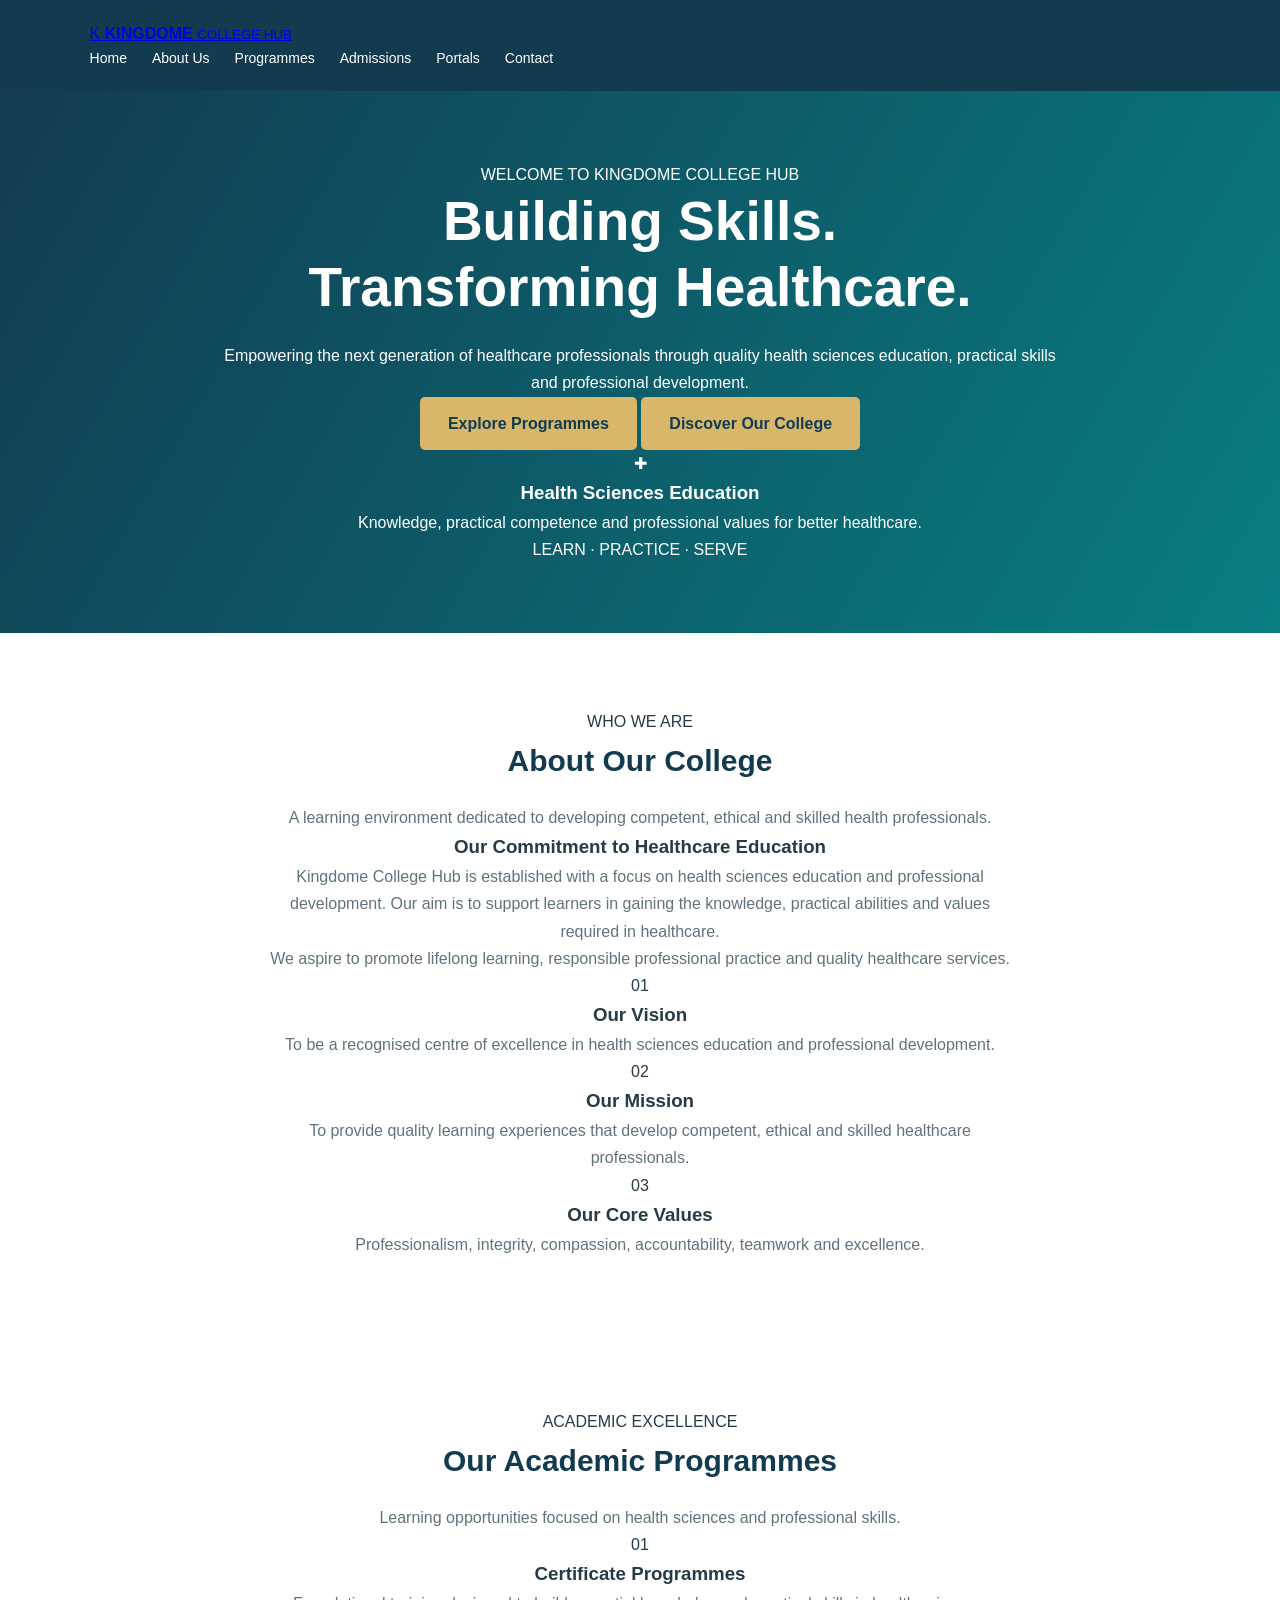
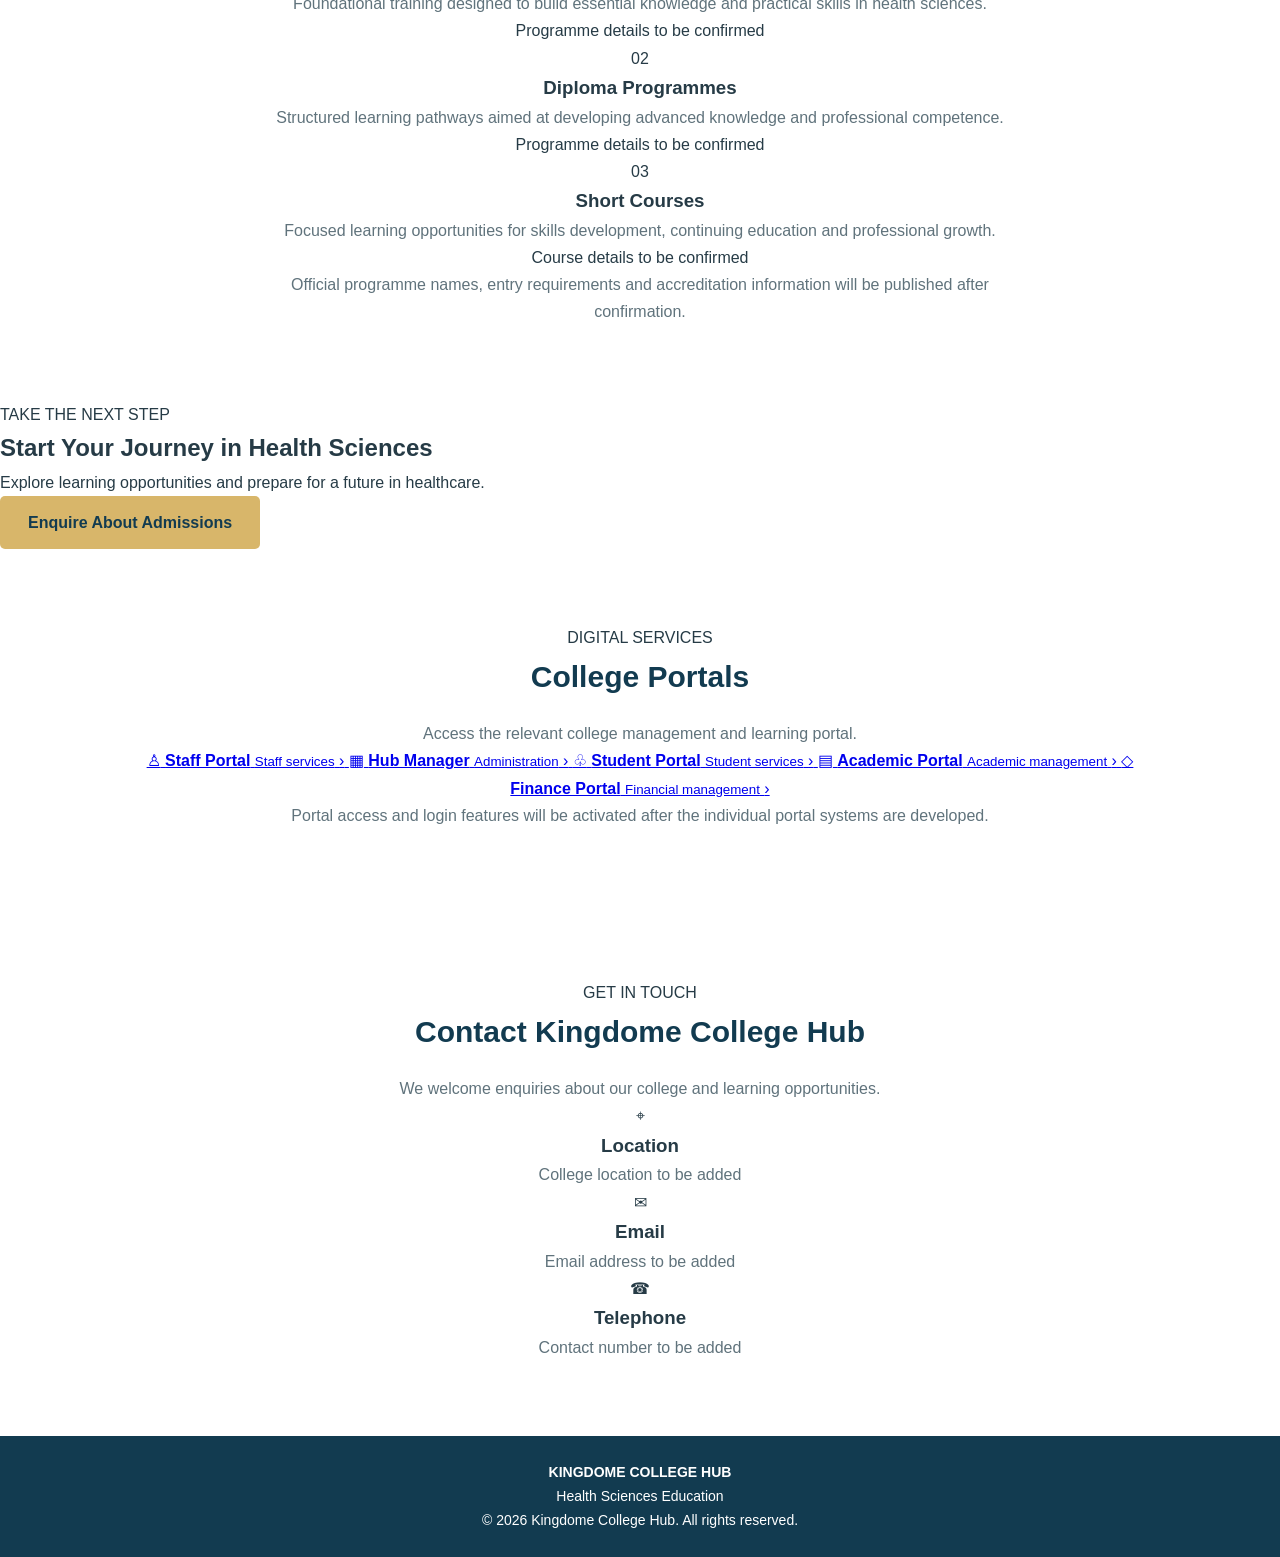
==== commit f693e09b: "Update index.html" ====
--- a/index.html
+++ b/index.html
@@ -4,520 +4,350 @@
 <head>
     <meta charset="UTF-8">
     <meta name="viewport" content="width=device-width, initial-scale=1.0">
-
+    <meta name="description" content="Kingdome College Hub - Health Sciences Education">
     <title>Kingdome College Hub | Health Sciences</title>
-
-    <meta name="description" content="Kingdome College Hub - Excellence in Health Sciences Education">
-
     <link rel="stylesheet" href="style.css">
 </head>
 
 <body>
 
-<!-- HEADER -->
-<header class="site-header">
-    <div class="container header-content">
-
-        <a href="#home" class="brand">
-            <span class="brand-mark">K</span>
-            <span class="brand-name">
-                KINGDOME
-                <small>COLLEGE HUB</small>
-            </span>
-        </a>
-
-        <nav class="main-nav">
-            <a href="#home">Home</a>
-            <a href="#about">About Us</a>
-            <a href="#programmes">Programmes</a>
-            <a href="#admissions">Admissions</a>
-            <a href="#portals">Portals</a>
-            <a href="#contact">Contact</a>
-        </nav>
-
-        <a href="#portals" class="header-button">Portal Login</a>
-
-    </div>
-</header>
-
-
-<main>
-
-<!-- HERO SECTION -->
-<section class="hero" id="home">
-
-    <div class="hero-overlay"></div>
-
-    <div class="container hero-content">
-
-        <div class="hero-text">
-
-            <span class="eyebrow">WELCOME TO KINGDOME COLLEGE HUB</span>
-
-            <h1>
-                Advancing Healthcare
-                Through Quality
-                <span>Education.</span>
-            </h1>
-
-            <p>
-                Developing competent, ethical and skilled
-                healthcare professionals through quality
-                education, practical training and innovation.
-            </p>
-
-            <div class="hero-actions">
-                <a href="#programmes" class="primary-button">
-                    Explore Programmes
-                </a>
-
-                <a href="#about" class="secondary-button">
-                    Discover Our College
-                </a>
-            </div>
-
-        </div>
-
-        <div class="hero-side">
-            <div class="hero-side-line"></div>
-            <p>EDUCATION</p>
-            <p>PROFESSIONALISM</p>
-            <p>EXCELLENCE</p>
-        </div>
-
-    </div>
-
-    <div class="hero-bottom">
-        <div class="container">
-            EXCELLENCE IN HEALTH SCIENCES EDUCATION
-        </div>
-    </div>
-
-</section>
-
-
-<!-- ABOUT SECTION -->
-<section class="section about-section" id="about">
-
-    <div class="container">
-
-        <div class="section-heading">
-            <span class="eyebrow">WHO WE ARE</span>
-            <h2>About Kingdome College Hub</h2>
-            <p>
-                Committed to excellence in health sciences
-                education and professional development.
-            </p>
-        </div>
-
-        <div class="about-grid">
-
-            <div class="about-main">
-                <h3>Building the Future of Healthcare</h3>
-
-                <p>
-                    Kingdome College Hub is a health sciences
-                    education institution dedicated to preparing
-                    competent and responsible healthcare professionals.
-                </p>
-
-                <p>
-                    We aim to provide a supportive learning
-                    environment that promotes academic achievement,
-                    practical skills, ethical conduct and lifelong learning.
-                </p>
-
-                <a href="#programmes" class="text-link">
-                    Explore Our Programmes →
-                </a>
-            </div>
-
-            <div class="about-details">
-
-                <div class="detail-item">
-                    <span class="detail-number">01</span>
-                    <div>
-                        <h3>Our Vision</h3>
-                        <p>
-                            To be a centre of excellence in health
-                            sciences education and professional training.
-                        </p>
-                    </div>
-                </div>
-
-                <div class="detail-item">
-                    <span class="detail-number">02</span>
-                    <div>
-                        <h3>Our Mission</h3>
-                        <p>
-                            To develop competent, ethical and skilled
-                            healthcare professionals through quality
-                            education and practical learning.
-                        </p>
-                    </div>
-                </div>
-
-                <div class="detail-item">
-                    <span class="detail-number">03</span>
-                    <div>
-                        <h3>Our Core Values</h3>
-                        <p>
-                            Integrity, professionalism, excellence,
-                            accountability and compassion.
-                        </p>
-                    </div>
-                </div>
-
-            </div>
-
-        </div>
-
-    </div>
-
-</section>
-
-
-<!-- PROGRAMMES SECTION -->
-<section class="section programmes-section" id="programmes">
-
-    <div class="container">
-
-        <div class="section-heading">
-            <span class="eyebrow">ACADEMIC EXCELLENCE</span>
-            <h2>Our Academic Programmes</h2>
-            <p>
-                Explore opportunities for education and
-                professional development in health sciences.
-            </p>
-        </div>
-
-        <div class="programme-grid">
-
-            <article class="programme-card">
-                <div class="programme-icon">✚</div>
-                <h3>Certificate Programmes</h3>
-                <p>
-                    Health sciences certificate training
-                    designed to develop foundational
-                    professional competencies.
-                </p>
-                <a href="#contact">Learn More →</a>
-            </article>
-
-            <article class="programme-card">
-                <div class="programme-icon">✚</div>
-                <h3>Diploma Programmes</h3>
-                <p>
-                    Professional diploma education with
-                    emphasis on theoretical knowledge
-                    and practical skills.
-                </p>
-                <a href="#contact">Learn More →</a>
-            </article>
-
-            <article class="programme-card">
-                <div class="programme-icon">✚</div>
-                <h3>Short Courses</h3>
-                <p>
-                    Continuing professional development
-                    and specialized health sciences training.
-                </p>
-                <a href="#contact">Learn More →</a>
-            </article>
-
-        </div>
-
-        <p class="programme-note">
-            Official programme names and accreditation details
-            will be added once confirmed by the college.
-        </p>
-
-    </div>
-
-</section>
-
-
-<!-- ADMISSIONS SECTION -->
-<section class="admissions-section" id="admissions">
-
-    <div class="container admissions-content">
-
-        <div>
-            <span class="eyebrow">YOUR FUTURE STARTS HERE</span>
-            <h2>Begin Your Journey in Healthcare</h2>
-
-            <p>
-                Take the next step towards a rewarding career
-                in health sciences. Contact our college for
-                admission information and application guidance.
-            </p>
-        </div>
-
-        <a href="#contact" class="admissions-button">
-            Admission Enquiries →
-        </a>
-
-    </div>
-
-</section>
-
-
-<!-- PORTAL ACCESS SECTION -->
-<section class="section portal-section" id="portals">
-
-    <div class="container">
-
-        <div class="section-heading">
-            <span class="eyebrow">DIGITAL COLLEGE MANAGEMENT</span>
-            <h2>College Portal Access</h2>
-
-            <p>
-                Access the Kingdome College Hub digital
-                management system through your designated portal.
-            </p>
-        </div>
-
-
-        <div class="portal-grid">
-
-            <!-- STAFF PORTAL -->
-            <article class="portal-card">
-
-                <div class="portal-top">
-                    <div class="portal-icon">
-                        <svg viewBox="0 0 24 24" aria-hidden="true">
-                            <circle cx="12" cy="8" r="4"/>
-                            <path d="M4 21v-2a8 8 0 0 1 16 0v2"/>
-                        </svg>
-                    </div>
-                    <span class="portal-label">PERSONNEL</span>
-                </div>
-
-                <h3>Staff Portal</h3>
-
-                <p>
-                    Access staff profiles, attendance,
-                    leave management and employment information.
-                </p>
-
-                <a href="staff-portal.html" class="portal-link">
-                    Enter Staff Portal <span>→</span>
-                </a>
-
-            </article>
-
-
-            <!-- HUB MANAGER -->
-            <article class="portal-card">
-
-                <div class="portal-top">
-                    <div class="portal-icon">
-                        <svg viewBox="0 0 24 24" aria-hidden="true">
-                            <rect x="3" y="3" width="8" height="8" rx="1"/>
-                            <rect x="13" y="3" width="8" height="5" rx="1"/>
-                            <rect x="13" y="10" width="8" height="11" rx="1"/>
-                            <rect x="3" y="13" width="8" height="8" rx="1"/>
-                        </svg>
-                    </div>
-                    <span class="portal-label">ADMINISTRATION</span>
-                </div>
-
-                <h3>Hub Manager</h3>
-
-                <p>
-                    Manage institutional operations,
-                    administrative activities and college services.
-                </p>
-
-                <a href="hub-manager.html" class="portal-link">
-                    Enter Hub Manager <span>→</span>
-                </a>
-
-            </article>
-
-
-            <!-- STUDENT PORTAL -->
-            <article class="portal-card">
-
-                <div class="portal-top">
-                    <div class="portal-icon">
-                        <svg viewBox="0 0 24 24" aria-hidden="true">
-                            <path d="m2 9 10-5 10 5-10 5L2 9Z"/>
-                            <path d="M6 11v5c4 3 8 3 12 0v-5"/>
-                            <path d="M22 9v7"/>
-                        </svg>
-                    </div>
-                    <span class="portal-label">STUDENT SERVICES</span>
-                </div>
-
-                <h3>Student Portal</h3>
-
-                <p>
-                    View student information, registration,
-                    academic progress, timetables and fee details.
-                </p>
-
-                <a href="student-portal.html" class="portal-link">
-                    Enter Student Portal <span>→</span>
-                </a>
-
-            </article>
-
-
-            <!-- ACADEMIC PORTAL -->
-            <article class="portal-card">
-
-                <div class="portal-top">
-                    <div class="portal-icon">
-                        <svg viewBox="0 0 24 24" aria-hidden="true">
-                            <path d="M4 3h12l4 4v14H4z"/>
-                            <path d="M16 3v5h4"/>
-                            <path d="M8 13h8M8 17h8M8 9h3"/>
-                        </svg>
-                    </div>
-                    <span class="portal-label">ACADEMICS</span>
-                </div>
-
-                <h3>Academic Portal</h3>
-
-                <p>
-                    Manage academic programmes, examinations,
-                    student attendance and academic records.
-                </p>
-
-                <a href="academic-portal.html" class="portal-link">
-                    Enter Academic Portal <span>→</span>
-                </a>
-
-            </article>
-
-
-            <!-- FINANCE PORTAL -->
-            <article class="portal-card">
-
-                <div class="portal-top">
-                    <div class="portal-icon">
-                        <svg viewBox="0 0 24 24" aria-hidden="true">
-                            <rect x="3" y="5" width="18" height="14" rx="2"/>
-                            <path d="M3 10h18"/>
-                            <path d="M7 15h4"/>
-                        </svg>
-                    </div>
-                    <span class="portal-label">FINANCIAL SERVICES</span>
-                </div>
-
-                <h3>Finance Portal</h3>
-
-                <p>
-                    Manage fee payments, financial records,
-                    budgets, expenditure and financial reports.
-                </p>
-
-                <a href="finance-portal.html" class="portal-link">
-                    Enter Finance Portal <span>→</span>
-                </a>
-
-            </article>
-
-        </div>
-
-        <p class="portal-security">
-            <span>◆</span>
-            Authorized access only. Please use your assigned credentials.
-        </p>
-
-    </div>
-
-</section>
-
-
-<!-- CONTACT SECTION -->
-<section class="section contact-section" id="contact">
-
-    <div class="container">
-
-        <div class="section-heading">
-            <span class="eyebrow">WE ARE HERE TO HELP</span>
-            <h2>Contact Our College</h2>
-            <p>
-                Connect with Kingdome College Hub for
-                admissions, academic and general enquiries.
-            </p>
-        </div>
-
-        <div class="contact-grid">
-
-            <div class="contact-card">
-                <span class="contact-symbol">✉</span>
-                <h3>Email Address</h3>
-                <p>[College Email Address]</p>
-            </div>
-
-            <div class="contact-card">
-                <span class="contact-symbol">☎</span>
-                <h3>Telephone</h3>
-                <p>[College Phone Number]</p>
-            </div>
-
-            <div class="contact-card">
-                <span class="contact-symbol">⌖</span>
-                <h3>Our Location</h3>
-                <p>[College Location]</p>
-            </div>
-
-        </div>
-
-    </div>
-
-</section>
-
-</main>
-
-
-<!-- FOOTER -->
-<footer class="site-footer">
-
-    <div class="container">
-
-        <div class="footer-content">
-
-            <div class="footer-brand">
-                <h3>KINGDOME COLLEGE HUB</h3>
-                <p>
-                    Excellence in Health Sciences Education.
-                    Developing the healthcare professionals of tomorrow.
-                </p>
-            </div>
-
-            <div class="footer-links">
-                <h4>Quick Links</h4>
+    <!-- HEADER -->
+    <header class="site-header">
+        <div class="container nav-container">
+
+            <a href="#home" class="brand">
+                <span class="brand-mark">K</span>
+                <span class="brand-name">
+                    <strong>KINGDOME</strong>
+                    <small>COLLEGE HUB</small>
+                </span>
+            </a>
+
+            <nav class="main-nav">
+                <a href="#home">Home</a>
                 <a href="#about">About Us</a>
                 <a href="#programmes">Programmes</a>
                 <a href="#admissions">Admissions</a>
-                <a href="#portals">College Portals</a>
-            </div>
-
-            <div class="footer-links">
-                <h4>College Services</h4>
-                <a href="student-portal.html">Student Portal</a>
-                <a href="staff-portal.html">Staff Portal</a>
-                <a href="academic-portal.html">Academic Portal</a>
-                <a href="finance-portal.html">Finance Portal</a>
-            </div>
+                <a href="#portals">Portals</a>
+                <a href="#contact">Contact</a>
+            </nav>
 
         </div>
-
-        <div class="footer-bottom">
+    </header>
+
+
+    <!-- HERO SECTION -->
+    <main>
+
+        <section class="hero" id="home">
+            <div class="container hero-content">
+
+                <div class="hero-text">
+                    <span class="eyebrow">WELCOME TO KINGDOME COLLEGE HUB</span>
+
+                    <h1>
+                        Building Skills.<br>
+                        <span>Transforming Healthcare.</span>
+                    </h1>
+
+                    <p>
+                        Empowering the next generation of healthcare professionals
+                        through quality health sciences education, practical skills
+                        and professional development.
+                    </p>
+
+                    <div class="hero-buttons">
+                        <a href="#programmes" class="btn btn-primary">
+                            Explore Programmes
+                        </a>
+
+                        <a href="#about" class="btn btn-outline">
+                            Discover Our College
+                        </a>
+                    </div>
+                </div>
+
+                <div class="hero-panel">
+                    <div class="panel-symbol">✚</div>
+                    <h3>Health Sciences Education</h3>
+                    <p>
+                        Knowledge, practical competence and professional values
+                        for better healthcare.
+                    </p>
+
+                    <div class="panel-line"></div>
+
+                    <span>LEARN · PRACTICE · SERVE</span>
+                </div>
+
+            </div>
+        </section>
+
+
+        <!-- ABOUT US -->
+        <section class="section" id="about">
+            <div class="container">
+
+                <div class="section-heading">
+                    <span class="eyebrow">WHO WE ARE</span>
+                    <h2>About Our College</h2>
+                    <p>
+                        A learning environment dedicated to developing competent,
+                        ethical and skilled health professionals.
+                    </p>
+                </div>
+
+                <div class="about-grid">
+
+                    <div class="about-main">
+                        <h3>Our Commitment to Healthcare Education</h3>
+
+                        <p>
+                            Kingdome College Hub is established with a focus on
+                            health sciences education and professional development.
+                            Our aim is to support learners in gaining the knowledge,
+                            practical abilities and values required in healthcare.
+                        </p>
+
+                        <p>
+                            We aspire to promote lifelong learning, responsible
+                            professional practice and quality healthcare services.
+                        </p>
+                    </div>
+
+                    <div class="about-item">
+                        <span class="about-number">01</span>
+                        <h3>Our Vision</h3>
+                        <p>
+                            To be a recognised centre of excellence in health
+                            sciences education and professional development.
+                        </p>
+                    </div>
+
+                    <div class="about-item">
+                        <span class="about-number">02</span>
+                        <h3>Our Mission</h3>
+                        <p>
+                            To provide quality learning experiences that develop
+                            competent, ethical and skilled healthcare professionals.
+                        </p>
+                    </div>
+
+                    <div class="about-item">
+                        <span class="about-number">03</span>
+                        <h3>Our Core Values</h3>
+                        <p>
+                            Professionalism, integrity, compassion, accountability,
+                            teamwork and excellence.
+                        </p>
+                    </div>
+
+                </div>
+            </div>
+        </section>
+
+
+        <!-- PROGRAMMES -->
+        <section class="section programmes-section" id="programmes">
+            <div class="container">
+
+                <div class="section-heading">
+                    <span class="eyebrow">ACADEMIC EXCELLENCE</span>
+                    <h2>Our Academic Programmes</h2>
+                    <p>
+                        Learning opportunities focused on health sciences
+                        and professional skills.
+                    </p>
+                </div>
+
+                <div class="programme-grid">
+
+                    <article class="programme-card">
+                        <div class="programme-icon">01</div>
+                        <h3>Certificate Programmes</h3>
+                        <p>
+                            Foundational training designed to build essential
+                            knowledge and practical skills in health sciences.
+                        </p>
+                        <span class="programme-status">Programme details to be confirmed</span>
+                    </article>
+
+                    <article class="programme-card">
+                        <div class="programme-icon">02</div>
+                        <h3>Diploma Programmes</h3>
+                        <p>
+                            Structured learning pathways aimed at developing
+                            advanced knowledge and professional competence.
+                        </p>
+                        <span class="programme-status">Programme details to be confirmed</span>
+                    </article>
+
+                    <article class="programme-card">
+                        <div class="programme-icon">03</div>
+                        <h3>Short Courses</h3>
+                        <p>
+                            Focused learning opportunities for skills development,
+                            continuing education and professional growth.
+                        </p>
+                        <span class="programme-status">Course details to be confirmed</span>
+                    </article>
+
+                </div>
+
+                <p class="disclaimer">
+                    Official programme names, entry requirements and accreditation
+                    information will be published after confirmation.
+                </p>
+
+            </div>
+        </section>
+
+
+        <!-- ADMISSIONS -->
+        <section class="admissions-section" id="admissions">
+            <div class="container admissions-content">
+
+                <div>
+                    <span class="eyebrow light-eyebrow">TAKE THE NEXT STEP</span>
+                    <h2>Start Your Journey in Health Sciences</h2>
+                    <p>
+                        Explore learning opportunities and prepare for a future
+                        in healthcare.
+                    </p>
+                </div>
+
+                <a href="#contact" class="btn btn-light">
+                    Enquire About Admissions
+                </a>
+
+            </div>
+        </section>
+
+
+        <!-- COLLEGE PORTALS -->
+        <section class="section portals-section" id="portals">
+            <div class="container">
+
+                <div class="section-heading">
+                    <span class="eyebrow">DIGITAL SERVICES</span>
+                    <h2>College Portals</h2>
+                    <p>
+                        Access the relevant college management and learning portal.
+                    </p>
+                </div>
+
+                <div class="portal-grid">
+
+                    <a href="staff-portal.html" class="portal-tile staff">
+                        <span class="portal-icon">♙</span>
+                        <span class="portal-info">
+                            <strong>Staff Portal</strong>
+                            <small>Staff services</small>
+                        </span>
+                        <span class="portal-arrow">›</span>
+                    </a>
+
+                    <a href="hub-manager.html" class="portal-tile manager">
+                        <span class="portal-icon">▦</span>
+                        <span class="portal-info">
+                            <strong>Hub Manager</strong>
+                            <small>Administration</small>
+                        </span>
+                        <span class="portal-arrow">›</span>
+                    </a>
+
+                    <a href="student-portal.html" class="portal-tile student">
+                        <span class="portal-icon">♧</span>
+                        <span class="portal-info">
+                            <strong>Student Portal</strong>
+                            <small>Student services</small>
+                        </span>
+                        <span class="portal-arrow">›</span>
+                    </a>
+
+                    <a href="academic-portal.html" class="portal-tile academic">
+                        <span class="portal-icon">▤</span>
+                        <span class="portal-info">
+                            <strong>Academic Portal</strong>
+                            <small>Academic management</small>
+                        </span>
+                        <span class="portal-arrow">›</span>
+                    </a>
+
+                    <a href="finance-portal.html" class="portal-tile finance">
+                        <span class="portal-icon">◇</span>
+                        <span class="portal-info">
+                            <strong>Finance Portal</strong>
+                            <small>Financial management</small>
+                        </span>
+                        <span class="portal-arrow">›</span>
+                    </a>
+
+                </div>
+
+                <p class="portal-note">
+                    Portal access and login features will be activated after
+                    the individual portal systems are developed.
+                </p>
+
+            </div>
+        </section>
+
+
+        <!-- CONTACT -->
+        <section class="section contact-section" id="contact">
+            <div class="container">
+
+                <div class="section-heading">
+                    <span class="eyebrow">GET IN TOUCH</span>
+                    <h2>Contact Kingdome College Hub</h2>
+                    <p>
+                        We welcome enquiries about our college and learning opportunities.
+                    </p>
+                </div>
+
+                <div class="contact-grid">
+
+                    <div class="contact-card">
+                        <span class="contact-icon">⌖</span>
+                        <h3>Location</h3>
+                        <p>College location to be added</p>
+                    </div>
+
+                    <div class="contact-card">
+                        <span class="contact-icon">✉</span>
+                        <h3>Email</h3>
+                        <p>Email address to be added</p>
+                    </div>
+
+                    <div class="contact-card">
+                        <span class="contact-icon">☎</span>
+                        <h3>Telephone</h3>
+                        <p>Contact number to be added</p>
+                    </div>
+
+                </div>
+            </div>
+        </section>
+
+    </main>
+
+
+    <!-- FOOTER -->
+    <footer class="site-footer">
+        <div class="container footer-content">
+
+            <div class="footer-brand">
+                <strong>KINGDOME COLLEGE HUB</strong>
+                <p>Health Sciences Education</p>
+            </div>
+
             <p>
-                &copy; 2026 Kingdome College Hub.
-                All Rights Reserved.
+                © 2026 Kingdome College Hub. All rights reserved.
             </p>
-            <p>Health Sciences Education & Professional Excellence</p>
+
         </div>
-
-    </div>
-
-</footer>
+    </footer>
 
 </body>
 </html>
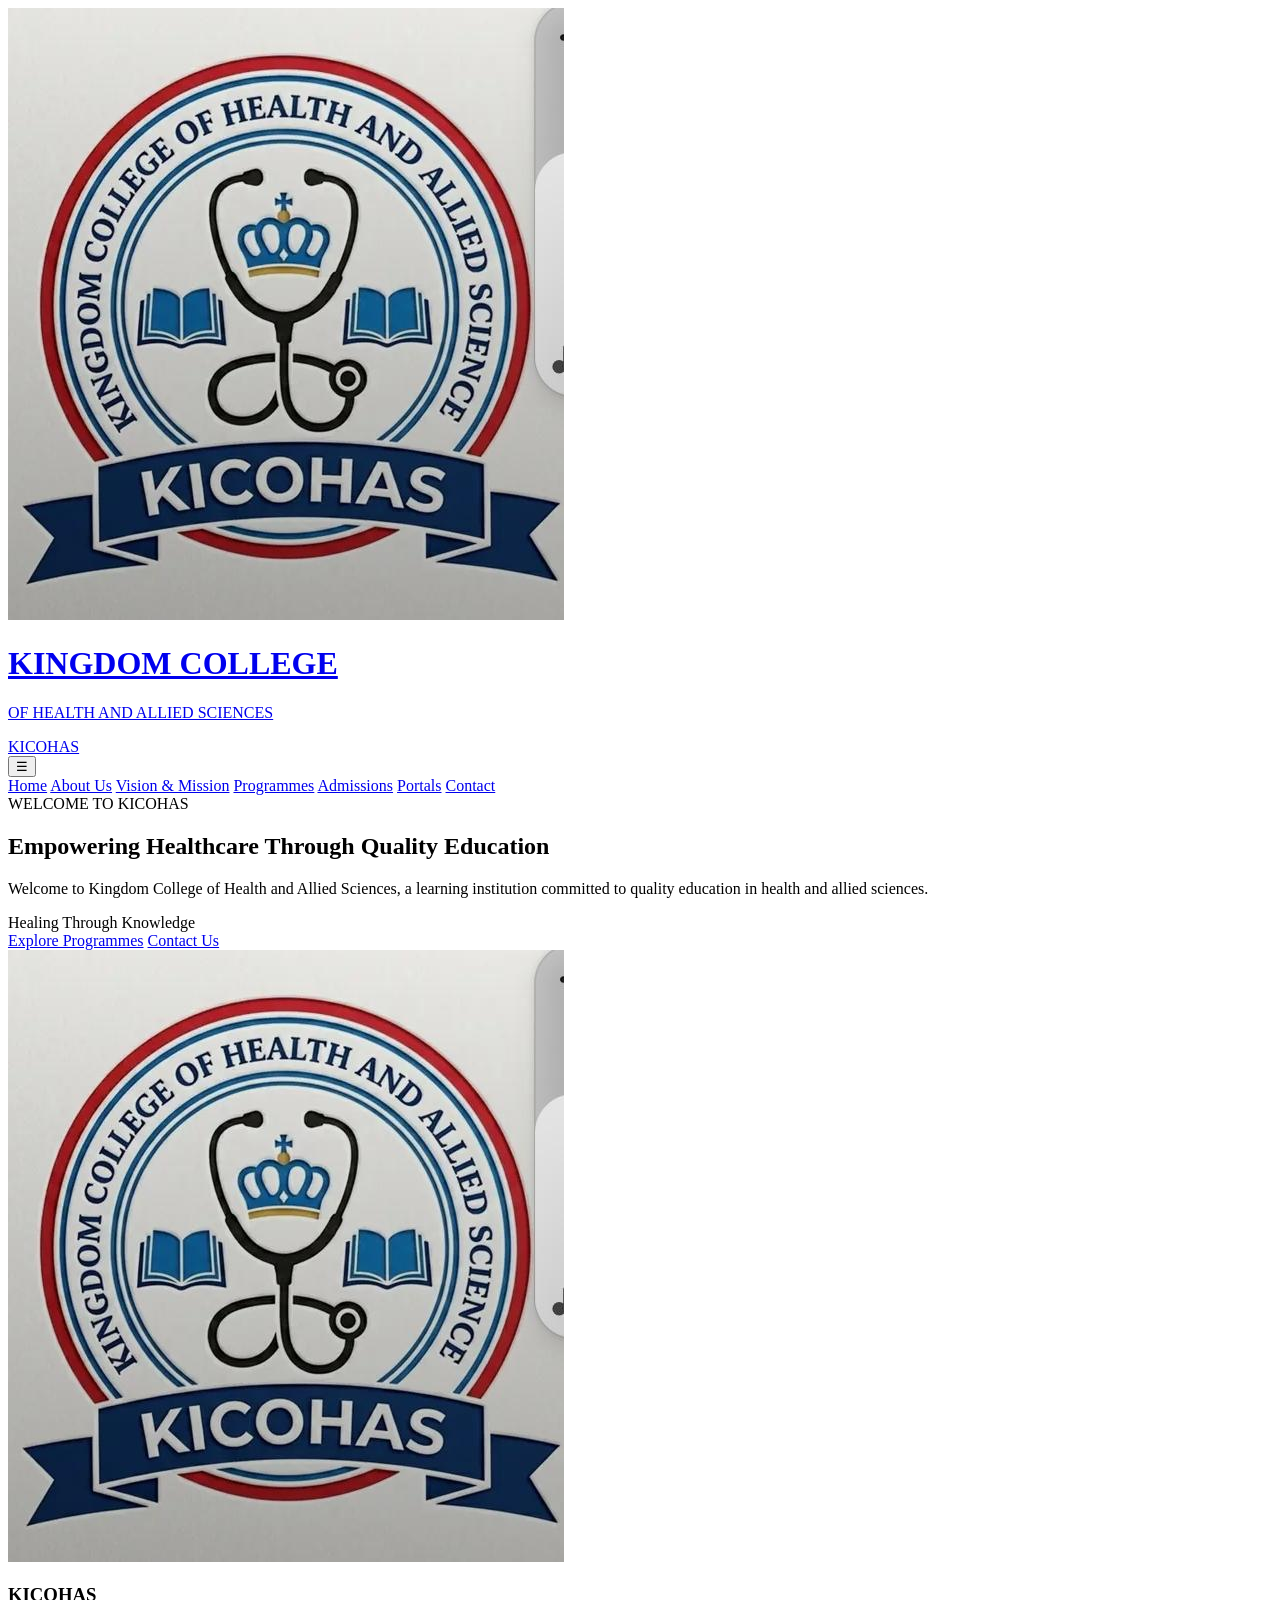
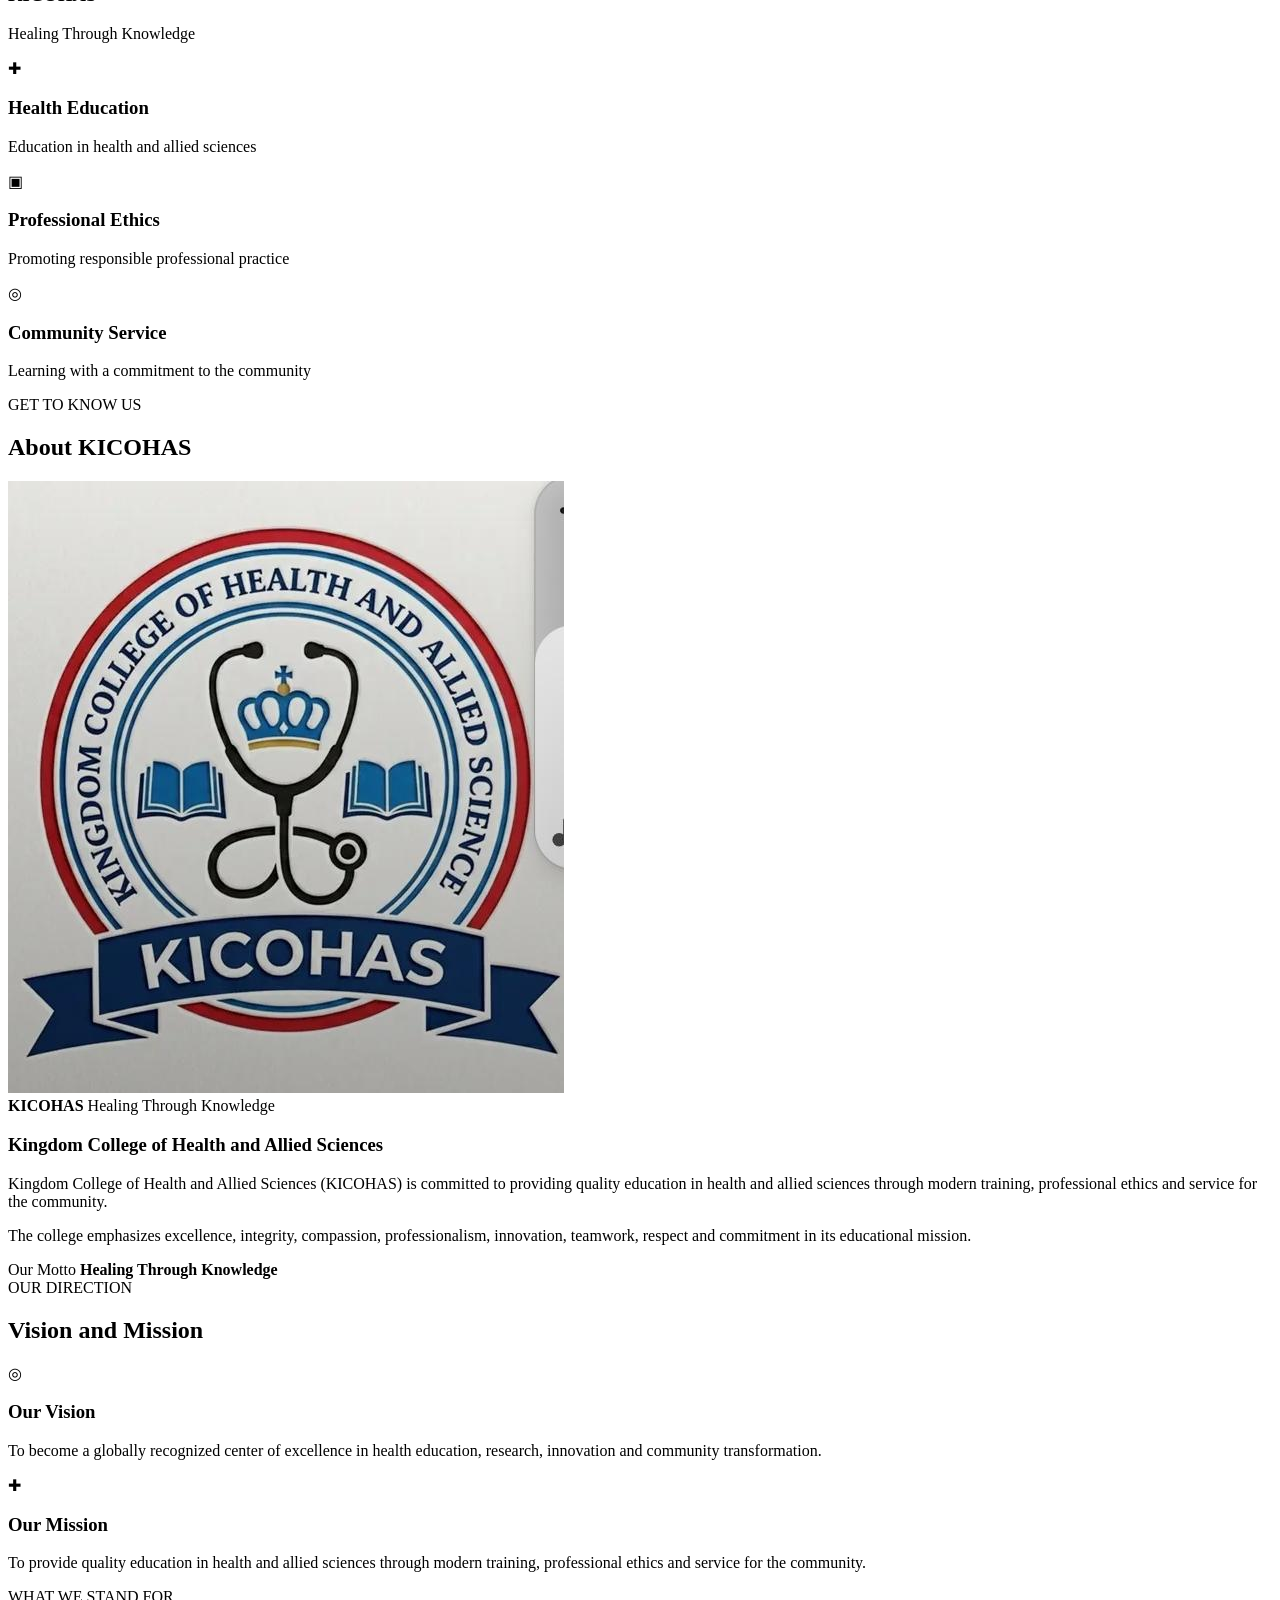
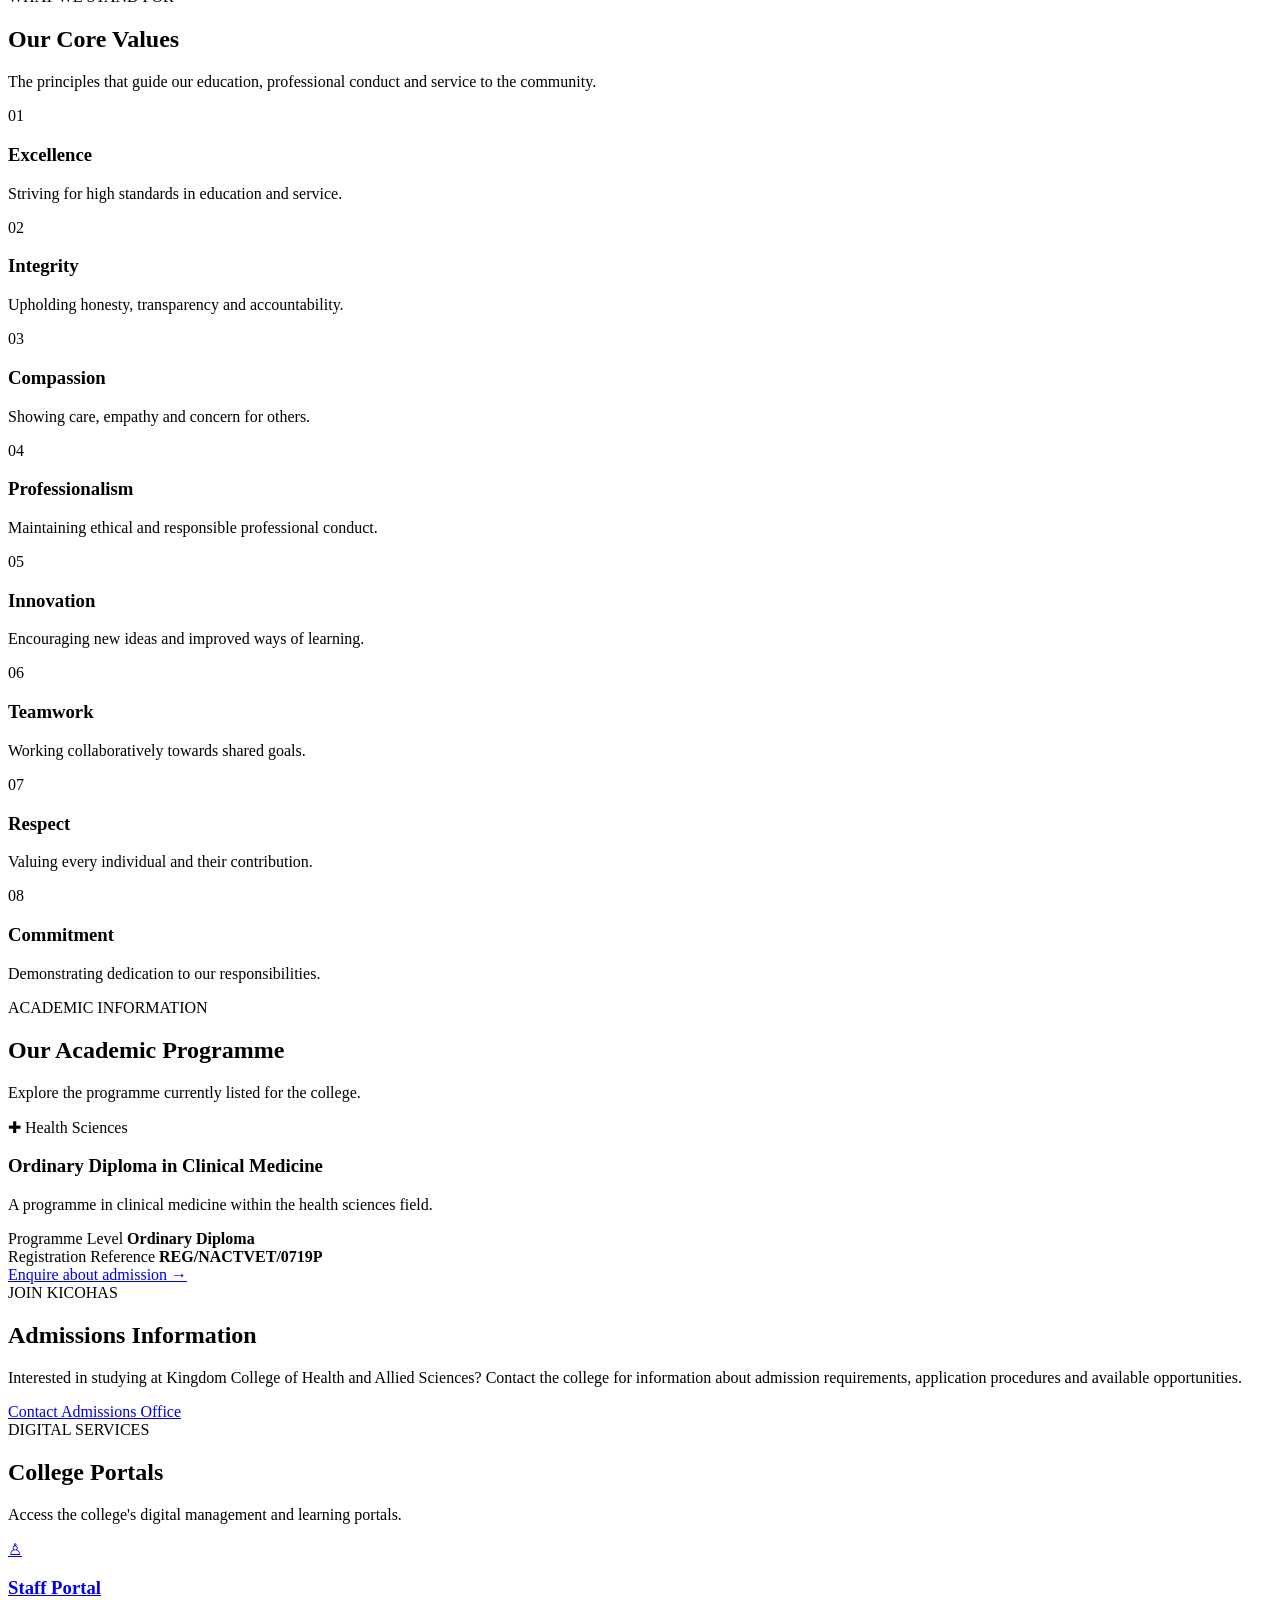
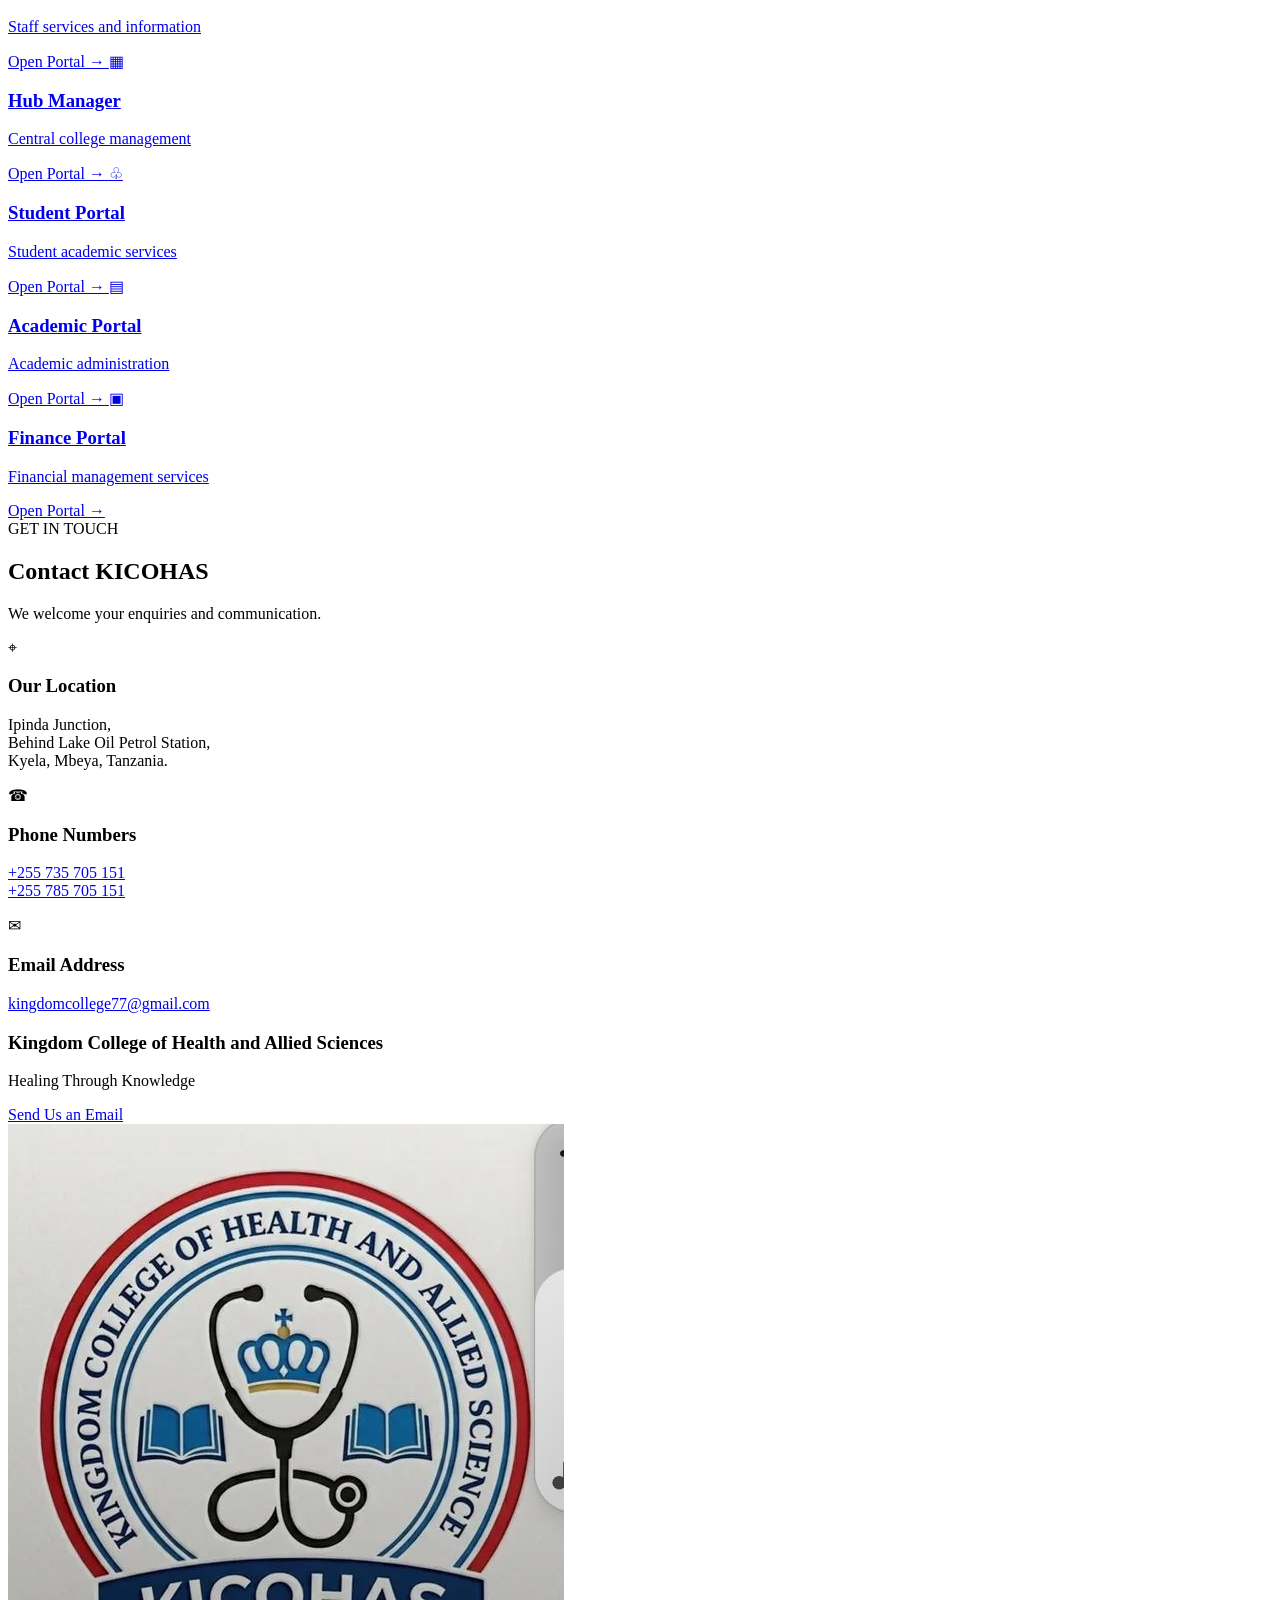
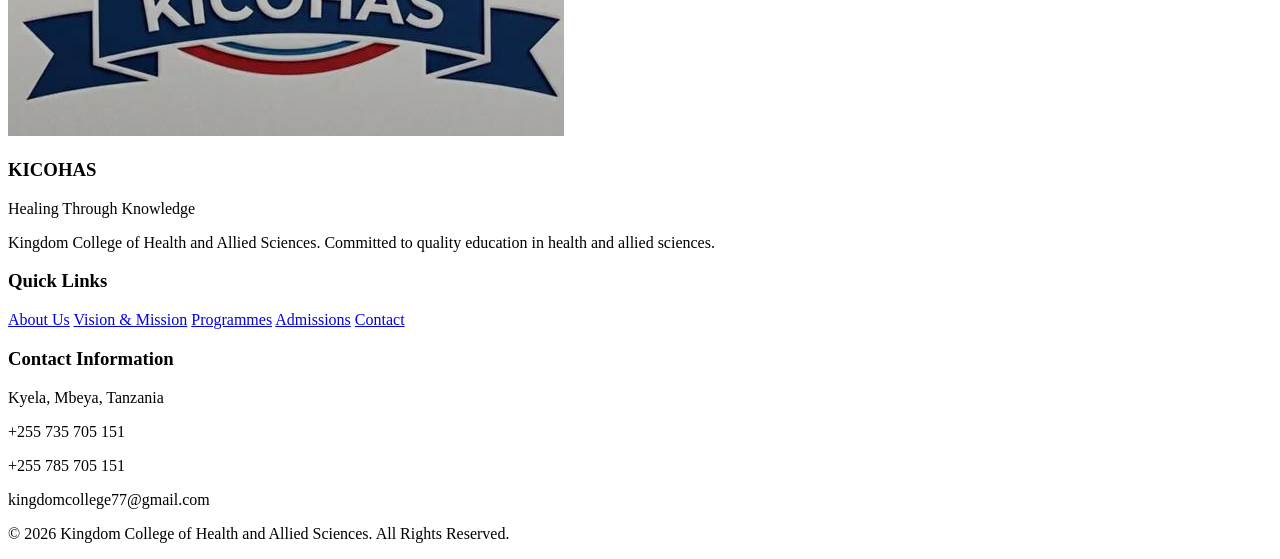
==== commit cce9707a: "Update index.html" ====
--- a/index.html
+++ b/index.html
@@ -4,350 +4,523 @@
 <head>
     <meta charset="UTF-8">
     <meta name="viewport" content="width=device-width, initial-scale=1.0">
-    <meta name="description" content="Kingdome College Hub - Health Sciences Education">
-    <title>Kingdome College Hub | Health Sciences</title>
-    <link rel="stylesheet" href="style.css">
+
+    <title>Kingdom College of Health and Allied Sciences | KICOHAS</title>
+
+    <meta name="description" content="Kingdom College of Health and Allied Sciences (KICOHAS) - Healing Through Knowledge.">
+
+    <link rel="stylesheet" href="css/style.css">
 </head>
 
 <body>
 
-    <!-- HEADER -->
-    <header class="site-header">
-        <div class="container nav-container">
-
-            <a href="#home" class="brand">
-                <span class="brand-mark">K</span>
-                <span class="brand-name">
-                    <strong>KINGDOME</strong>
-                    <small>COLLEGE HUB</small>
-                </span>
+<!-- HEADER -->
+<header class="site-header">
+    <div class="container header-content">
+
+        <a href="index.html" class="brand">
+            <img src="college-logo.jpg"
+                 alt="KICOHAS Official College Logo"
+                 class="college-logo">
+
+            <div class="brand-text">
+                <h1>KINGDOM COLLEGE</h1>
+                <p>OF HEALTH AND ALLIED SCIENCES</p>
+                <span>KICOHAS</span>
+            </div>
+        </a>
+
+        <button class="menu-toggle" id="menuToggle" aria-label="Open navigation">
+            ☰
+        </button>
+
+        <nav class="main-nav" id="mainNav">
+            <a href="#home">Home</a>
+            <a href="#about">About Us</a>
+            <a href="#vision-mission">Vision & Mission</a>
+            <a href="#programmes">Programmes</a>
+            <a href="#admissions">Admissions</a>
+            <a href="#portals">Portals</a>
+            <a href="#contact">Contact</a>
+        </nav>
+
+    </div>
+</header>
+
+
+<!-- HERO SECTION -->
+<section class="hero" id="home">
+    <div class="hero-overlay"></div>
+
+    <div class="container hero-content">
+
+        <div class="hero-text">
+            <span class="hero-label">WELCOME TO KICOHAS</span>
+
+            <h2>Empowering Healthcare Through Quality Education</h2>
+
+            <p>
+                Welcome to Kingdom College of Health and Allied Sciences,
+                a learning institution committed to quality education in
+                health and allied sciences.
+            </p>
+
+            <div class="hero-motto">
+                Healing Through Knowledge
+            </div>
+
+            <div class="hero-buttons">
+                <a href="#programmes" class="btn btn-primary">Explore Programmes</a>
+                <a href="#contact" class="btn btn-outline">Contact Us</a>
+            </div>
+        </div>
+
+        <div class="hero-logo-box">
+            <img src="college-logo.jpg"
+                 alt="Kingdom College Official Logo">
+            <h3>KICOHAS</h3>
+            <p>Healing Through Knowledge</p>
+        </div>
+
+    </div>
+</section>
+
+
+<!-- QUICK INFORMATION -->
+<section class="quick-info">
+    <div class="container quick-info-grid">
+
+        <div class="quick-item">
+            <span class="quick-icon">✚</span>
+            <div>
+                <h3>Health Education</h3>
+                <p>Education in health and allied sciences</p>
+            </div>
+        </div>
+
+        <div class="quick-item">
+            <span class="quick-icon">▣</span>
+            <div>
+                <h3>Professional Ethics</h3>
+                <p>Promoting responsible professional practice</p>
+            </div>
+        </div>
+
+        <div class="quick-item">
+            <span class="quick-icon">◎</span>
+            <div>
+                <h3>Community Service</h3>
+                <p>Learning with a commitment to the community</p>
+            </div>
+        </div>
+
+    </div>
+</section>
+
+
+<!-- ABOUT US -->
+<section class="section about-section" id="about">
+    <div class="container">
+
+        <div class="section-heading">
+            <span class="section-label">GET TO KNOW US</span>
+            <h2>About KICOHAS</h2>
+            <div class="heading-line"></div>
+        </div>
+
+        <div class="about-grid">
+
+            <div class="about-image">
+                <img src="college-logo.jpg"
+                     alt="KICOHAS College Emblem">
+                <div class="image-caption">
+                    <strong>KICOHAS</strong>
+                    <span>Healing Through Knowledge</span>
+                </div>
+            </div>
+
+            <div class="about-content">
+                <h3>Kingdom College of Health and Allied Sciences</h3>
+
+                <p>
+                    Kingdom College of Health and Allied Sciences (KICOHAS)
+                    is committed to providing quality education in health
+                    and allied sciences through modern training,
+                    professional ethics and service for the community.
+                </p>
+
+                <p>
+                    The college emphasizes excellence, integrity,
+                    compassion, professionalism, innovation, teamwork,
+                    respect and commitment in its educational mission.
+                </p>
+
+                <div class="about-highlight">
+                    <span class="highlight-title">Our Motto</span>
+                    <strong>Healing Through Knowledge</strong>
+                </div>
+            </div>
+
+        </div>
+    </div>
+</section>
+
+
+<!-- VISION AND MISSION -->
+<section class="section vision-section" id="vision-mission">
+    <div class="container">
+
+        <div class="section-heading">
+            <span class="section-label">OUR DIRECTION</span>
+            <h2>Vision and Mission</h2>
+            <div class="heading-line"></div>
+        </div>
+
+        <div class="vision-grid">
+
+            <article class="vision-card">
+                <div class="vision-icon">◎</div>
+                <h3>Our Vision</h3>
+                <p>
+                    To become a globally recognized center of excellence
+                    in health education, research, innovation and
+                    community transformation.
+                </p>
+            </article>
+
+            <article class="vision-card mission-card">
+                <div class="vision-icon">✚</div>
+                <h3>Our Mission</h3>
+                <p>
+                    To provide quality education in health and allied
+                    sciences through modern training, professional ethics
+                    and service for the community.
+                </p>
+            </article>
+
+        </div>
+    </div>
+</section>
+
+
+<!-- CORE VALUES -->
+<section class="section values-section" id="values">
+    <div class="container">
+
+        <div class="section-heading">
+            <span class="section-label">WHAT WE STAND FOR</span>
+            <h2>Our Core Values</h2>
+            <div class="heading-line"></div>
+            <p>
+                The principles that guide our education, professional
+                conduct and service to the community.
+            </p>
+        </div>
+
+        <div class="values-grid">
+
+            <div class="value-card">
+                <span>01</span>
+                <h3>Excellence</h3>
+                <p>Striving for high standards in education and service.</p>
+            </div>
+
+            <div class="value-card">
+                <span>02</span>
+                <h3>Integrity</h3>
+                <p>Upholding honesty, transparency and accountability.</p>
+            </div>
+
+            <div class="value-card">
+                <span>03</span>
+                <h3>Compassion</h3>
+                <p>Showing care, empathy and concern for others.</p>
+            </div>
+
+            <div class="value-card">
+                <span>04</span>
+                <h3>Professionalism</h3>
+                <p>Maintaining ethical and responsible professional conduct.</p>
+            </div>
+
+            <div class="value-card">
+                <span>05</span>
+                <h3>Innovation</h3>
+                <p>Encouraging new ideas and improved ways of learning.</p>
+            </div>
+
+            <div class="value-card">
+                <span>06</span>
+                <h3>Teamwork</h3>
+                <p>Working collaboratively towards shared goals.</p>
+            </div>
+
+            <div class="value-card">
+                <span>07</span>
+                <h3>Respect</h3>
+                <p>Valuing every individual and their contribution.</p>
+            </div>
+
+            <div class="value-card">
+                <span>08</span>
+                <h3>Commitment</h3>
+                <p>Demonstrating dedication to our responsibilities.</p>
+            </div>
+
+        </div>
+    </div>
+</section>
+
+
+<!-- PROGRAMMES -->
+<section class="section programmes-section" id="programmes">
+    <div class="container">
+
+        <div class="section-heading">
+            <span class="section-label">ACADEMIC INFORMATION</span>
+            <h2>Our Academic Programme</h2>
+            <div class="heading-line"></div>
+            <p>
+                Explore the programme currently listed for the college.
+            </p>
+        </div>
+
+        <div class="programme-grid">
+
+            <article class="programme-card">
+                <div class="programme-top">
+                    <span class="programme-icon">✚</span>
+                    <span class="programme-tag">Health Sciences</span>
+                </div>
+
+                <h3>Ordinary Diploma in Clinical Medicine</h3>
+
+                <p>
+                    A programme in clinical medicine within the health
+                    sciences field.
+                </p>
+
+                <div class="programme-details">
+                    <span>Programme Level</span>
+                    <strong>Ordinary Diploma</strong>
+                </div>
+
+                <div class="programme-details">
+                    <span>Registration Reference</span>
+                    <strong>REG/NACTVET/0719P</strong>
+                </div>
+
+                <a href="#contact" class="text-link">Enquire about admission →</a>
+            </article>
+
+        </div>
+    </div>
+</section>
+
+
+<!-- ADMISSIONS -->
+<section class="section admissions-section" id="admissions">
+    <div class="container admissions-content">
+
+        <div>
+            <span class="section-label">JOIN KICOHAS</span>
+            <h2>Admissions Information</h2>
+
+            <p>
+                Interested in studying at Kingdom College of Health and
+                Allied Sciences? Contact the college for information
+                about admission requirements, application procedures
+                and available opportunities.
+            </p>
+        </div>
+
+        <a href="#contact" class="btn btn-primary">
+            Contact Admissions Office
+        </a>
+
+    </div>
+</section>
+
+
+<!-- PORTALS -->
+<section class="section portals-section" id="portals">
+    <div class="container">
+
+        <div class="section-heading">
+            <span class="section-label">DIGITAL SERVICES</span>
+            <h2>College Portals</h2>
+            <div class="heading-line"></div>
+            <p>
+                Access the college's digital management and learning portals.
+            </p>
+        </div>
+
+        <div class="portals-grid">
+
+            <a href="staff-portal.html" class="portal-card staff-portal">
+                <span class="portal-icon">♙</span>
+                <h3>Staff Portal</h3>
+                <p>Staff services and information</p>
+                <span class="portal-link">Open Portal →</span>
             </a>
 
-            <nav class="main-nav">
-                <a href="#home">Home</a>
-                <a href="#about">About Us</a>
-                <a href="#programmes">Programmes</a>
-                <a href="#admissions">Admissions</a>
-                <a href="#portals">Portals</a>
-                <a href="#contact">Contact</a>
-            </nav>
-
-        </div>
-    </header>
-
-
-    <!-- HERO SECTION -->
-    <main>
-
-        <section class="hero" id="home">
-            <div class="container hero-content">
-
-                <div class="hero-text">
-                    <span class="eyebrow">WELCOME TO KINGDOME COLLEGE HUB</span>
-
-                    <h1>
-                        Building Skills.<br>
-                        <span>Transforming Healthcare.</span>
-                    </h1>
-
-                    <p>
-                        Empowering the next generation of healthcare professionals
-                        through quality health sciences education, practical skills
-                        and professional development.
-                    </p>
-
-                    <div class="hero-buttons">
-                        <a href="#programmes" class="btn btn-primary">
-                            Explore Programmes
-                        </a>
-
-                        <a href="#about" class="btn btn-outline">
-                            Discover Our College
-                        </a>
-                    </div>
+            <a href="hub-manager.html" class="portal-card manager-portal">
+                <span class="portal-icon">▦</span>
+                <h3>Hub Manager</h3>
+                <p>Central college management</p>
+                <span class="portal-link">Open Portal →</span>
+            </a>
+
+            <a href="student-portal.html" class="portal-card student-portal">
+                <span class="portal-icon">♧</span>
+                <h3>Student Portal</h3>
+                <p>Student academic services</p>
+                <span class="portal-link">Open Portal →</span>
+            </a>
+
+            <a href="academic-portal.html" class="portal-card academic-portal">
+                <span class="portal-icon">▤</span>
+                <h3>Academic Portal</h3>
+                <p>Academic administration</p>
+                <span class="portal-link">Open Portal →</span>
+            </a>
+
+            <a href="finance-portal.html" class="portal-card finance-portal">
+                <span class="portal-icon">▣</span>
+                <h3>Finance Portal</h3>
+                <p>Financial management services</p>
+                <span class="portal-link">Open Portal →</span>
+            </a>
+
+        </div>
+    </div>
+</section>
+
+
+<!-- CONTACT -->
+<section class="section contact-section" id="contact">
+    <div class="container">
+
+        <div class="section-heading">
+            <span class="section-label">GET IN TOUCH</span>
+            <h2>Contact KICOHAS</h2>
+            <div class="heading-line"></div>
+            <p>We welcome your enquiries and communication.</p>
+        </div>
+
+        <div class="contact-grid">
+
+            <div class="contact-card">
+                <span class="contact-icon">⌖</span>
+                <h3>Our Location</h3>
+                <p>
+                    Ipinda Junction,<br>
+                    Behind Lake Oil Petrol Station,<br>
+                    Kyela, Mbeya, Tanzania.
+                </p>
+            </div>
+
+            <div class="contact-card">
+                <span class="contact-icon">☎</span>
+                <h3>Phone Numbers</h3>
+                <p>
+                    <a href="tel:+255735705151">+255 735 705 151</a><br>
+                    <a href="tel:+255785705151">+255 785 705 151</a>
+                </p>
+            </div>
+
+            <div class="contact-card">
+                <span class="contact-icon">✉</span>
+                <h3>Email Address</h3>
+                <p>
+                    <a href="mailto:kingdomcollege77@gmail.com">
+                        kingdomcollege77@gmail.com
+                    </a>
+                </p>
+            </div>
+
+        </div>
+
+        <div class="contact-bottom">
+            <h3>Kingdom College of Health and Allied Sciences</h3>
+            <p>Healing Through Knowledge</p>
+            <a class="btn btn-primary"
+               href="mailto:kingdomcollege77@gmail.com">
+                Send Us an Email
+            </a>
+        </div>
+
+    </div>
+</section>
+
+
+<!-- FOOTER -->
+<footer class="site-footer">
+
+    <div class="container footer-grid">
+
+        <div class="footer-about">
+            <div class="footer-brand">
+                <img src="college-logo.jpg" alt="KICOHAS Logo">
+                <div>
+                    <h3>KICOHAS</h3>
+                    <span>Healing Through Knowledge</span>
                 </div>
-
-                <div class="hero-panel">
-                    <div class="panel-symbol">✚</div>
-                    <h3>Health Sciences Education</h3>
-                    <p>
-                        Knowledge, practical competence and professional values
-                        for better healthcare.
-                    </p>
-
-                    <div class="panel-line"></div>
-
-                    <span>LEARN · PRACTICE · SERVE</span>
-                </div>
-
-            </div>
-        </section>
-
-
-        <!-- ABOUT US -->
-        <section class="section" id="about">
-            <div class="container">
-
-                <div class="section-heading">
-                    <span class="eyebrow">WHO WE ARE</span>
-                    <h2>About Our College</h2>
-                    <p>
-                        A learning environment dedicated to developing competent,
-                        ethical and skilled health professionals.
-                    </p>
-                </div>
-
-                <div class="about-grid">
-
-                    <div class="about-main">
-                        <h3>Our Commitment to Healthcare Education</h3>
-
-                        <p>
-                            Kingdome College Hub is established with a focus on
-                            health sciences education and professional development.
-                            Our aim is to support learners in gaining the knowledge,
-                            practical abilities and values required in healthcare.
-                        </p>
-
-                        <p>
-                            We aspire to promote lifelong learning, responsible
-                            professional practice and quality healthcare services.
-                        </p>
-                    </div>
-
-                    <div class="about-item">
-                        <span class="about-number">01</span>
-                        <h3>Our Vision</h3>
-                        <p>
-                            To be a recognised centre of excellence in health
-                            sciences education and professional development.
-                        </p>
-                    </div>
-
-                    <div class="about-item">
-                        <span class="about-number">02</span>
-                        <h3>Our Mission</h3>
-                        <p>
-                            To provide quality learning experiences that develop
-                            competent, ethical and skilled healthcare professionals.
-                        </p>
-                    </div>
-
-                    <div class="about-item">
-                        <span class="about-number">03</span>
-                        <h3>Our Core Values</h3>
-                        <p>
-                            Professionalism, integrity, compassion, accountability,
-                            teamwork and excellence.
-                        </p>
-                    </div>
-
-                </div>
-            </div>
-        </section>
-
-
-        <!-- PROGRAMMES -->
-        <section class="section programmes-section" id="programmes">
-            <div class="container">
-
-                <div class="section-heading">
-                    <span class="eyebrow">ACADEMIC EXCELLENCE</span>
-                    <h2>Our Academic Programmes</h2>
-                    <p>
-                        Learning opportunities focused on health sciences
-                        and professional skills.
-                    </p>
-                </div>
-
-                <div class="programme-grid">
-
-                    <article class="programme-card">
-                        <div class="programme-icon">01</div>
-                        <h3>Certificate Programmes</h3>
-                        <p>
-                            Foundational training designed to build essential
-                            knowledge and practical skills in health sciences.
-                        </p>
-                        <span class="programme-status">Programme details to be confirmed</span>
-                    </article>
-
-                    <article class="programme-card">
-                        <div class="programme-icon">02</div>
-                        <h3>Diploma Programmes</h3>
-                        <p>
-                            Structured learning pathways aimed at developing
-                            advanced knowledge and professional competence.
-                        </p>
-                        <span class="programme-status">Programme details to be confirmed</span>
-                    </article>
-
-                    <article class="programme-card">
-                        <div class="programme-icon">03</div>
-                        <h3>Short Courses</h3>
-                        <p>
-                            Focused learning opportunities for skills development,
-                            continuing education and professional growth.
-                        </p>
-                        <span class="programme-status">Course details to be confirmed</span>
-                    </article>
-
-                </div>
-
-                <p class="disclaimer">
-                    Official programme names, entry requirements and accreditation
-                    information will be published after confirmation.
-                </p>
-
-            </div>
-        </section>
-
-
-        <!-- ADMISSIONS -->
-        <section class="admissions-section" id="admissions">
-            <div class="container admissions-content">
-
-                <div>
-                    <span class="eyebrow light-eyebrow">TAKE THE NEXT STEP</span>
-                    <h2>Start Your Journey in Health Sciences</h2>
-                    <p>
-                        Explore learning opportunities and prepare for a future
-                        in healthcare.
-                    </p>
-                </div>
-
-                <a href="#contact" class="btn btn-light">
-                    Enquire About Admissions
-                </a>
-
-            </div>
-        </section>
-
-
-        <!-- COLLEGE PORTALS -->
-        <section class="section portals-section" id="portals">
-            <div class="container">
-
-                <div class="section-heading">
-                    <span class="eyebrow">DIGITAL SERVICES</span>
-                    <h2>College Portals</h2>
-                    <p>
-                        Access the relevant college management and learning portal.
-                    </p>
-                </div>
-
-                <div class="portal-grid">
-
-                    <a href="staff-portal.html" class="portal-tile staff">
-                        <span class="portal-icon">♙</span>
-                        <span class="portal-info">
-                            <strong>Staff Portal</strong>
-                            <small>Staff services</small>
-                        </span>
-                        <span class="portal-arrow">›</span>
-                    </a>
-
-                    <a href="hub-manager.html" class="portal-tile manager">
-                        <span class="portal-icon">▦</span>
-                        <span class="portal-info">
-                            <strong>Hub Manager</strong>
-                            <small>Administration</small>
-                        </span>
-                        <span class="portal-arrow">›</span>
-                    </a>
-
-                    <a href="student-portal.html" class="portal-tile student">
-                        <span class="portal-icon">♧</span>
-                        <span class="portal-info">
-                            <strong>Student Portal</strong>
-                            <small>Student services</small>
-                        </span>
-                        <span class="portal-arrow">›</span>
-                    </a>
-
-                    <a href="academic-portal.html" class="portal-tile academic">
-                        <span class="portal-icon">▤</span>
-                        <span class="portal-info">
-                            <strong>Academic Portal</strong>
-                            <small>Academic management</small>
-                        </span>
-                        <span class="portal-arrow">›</span>
-                    </a>
-
-                    <a href="finance-portal.html" class="portal-tile finance">
-                        <span class="portal-icon">◇</span>
-                        <span class="portal-info">
-                            <strong>Finance Portal</strong>
-                            <small>Financial management</small>
-                        </span>
-                        <span class="portal-arrow">›</span>
-                    </a>
-
-                </div>
-
-                <p class="portal-note">
-                    Portal access and login features will be activated after
-                    the individual portal systems are developed.
-                </p>
-
-            </div>
-        </section>
-
-
-        <!-- CONTACT -->
-        <section class="section contact-section" id="contact">
-            <div class="container">
-
-                <div class="section-heading">
-                    <span class="eyebrow">GET IN TOUCH</span>
-                    <h2>Contact Kingdome College Hub</h2>
-                    <p>
-                        We welcome enquiries about our college and learning opportunities.
-                    </p>
-                </div>
-
-                <div class="contact-grid">
-
-                    <div class="contact-card">
-                        <span class="contact-icon">⌖</span>
-                        <h3>Location</h3>
-                        <p>College location to be added</p>
-                    </div>
-
-                    <div class="contact-card">
-                        <span class="contact-icon">✉</span>
-                        <h3>Email</h3>
-                        <p>Email address to be added</p>
-                    </div>
-
-                    <div class="contact-card">
-                        <span class="contact-icon">☎</span>
-                        <h3>Telephone</h3>
-                        <p>Contact number to be added</p>
-                    </div>
-
-                </div>
-            </div>
-        </section>
-
-    </main>
-
-
-    <!-- FOOTER -->
-    <footer class="site-footer">
-        <div class="container footer-content">
-
-            <div class="footer-brand">
-                <strong>KINGDOME COLLEGE HUB</strong>
-                <p>Health Sciences Education</p>
             </div>
 
             <p>
-                © 2026 Kingdome College Hub. All rights reserved.
+                Kingdom College of Health and Allied Sciences.
+                Committed to quality education in health and allied sciences.
             </p>
-
-        </div>
-    </footer>
+        </div>
+
+        <div class="footer-links">
+            <h3>Quick Links</h3>
+            <a href="#about">About Us</a>
+            <a href="#vision-mission">Vision & Mission</a>
+            <a href="#programmes">Programmes</a>
+            <a href="#admissions">Admissions</a>
+            <a href="#contact">Contact</a>
+        </div>
+
+        <div class="footer-contact">
+            <h3>Contact Information</h3>
+            <p>Kyela, Mbeya, Tanzania</p>
+            <p>+255 735 705 151</p>
+            <p>+255 785 705 151</p>
+            <p>kingdomcollege77@gmail.com</p>
+        </div>
+
+    </div>
+
+    <div class="footer-bottom">
+        <p>
+            © <span id="currentYear"></span>
+            Kingdom College of Health and Allied Sciences.
+            All Rights Reserved.
+        </p>
+    </div>
+
+</footer>
+
+
+<script>
+    const menuToggle = document.getElementById("menuToggle");
+    const mainNav = document.getElementById("mainNav");
+
+    menuToggle.addEventListener("click", function () {
+        mainNav.classList.toggle("show");
+    });
+
+    document.querySelectorAll(".main-nav a").forEach(function (link) {
+        link.addEventListener("click", function () {
+            mainNav.classList.remove("show");
+        });
+    });
+
+    document.getElementById("currentYear").textContent =
+        new Date().getFullYear();
+</script>
 
 </body>
 </html>
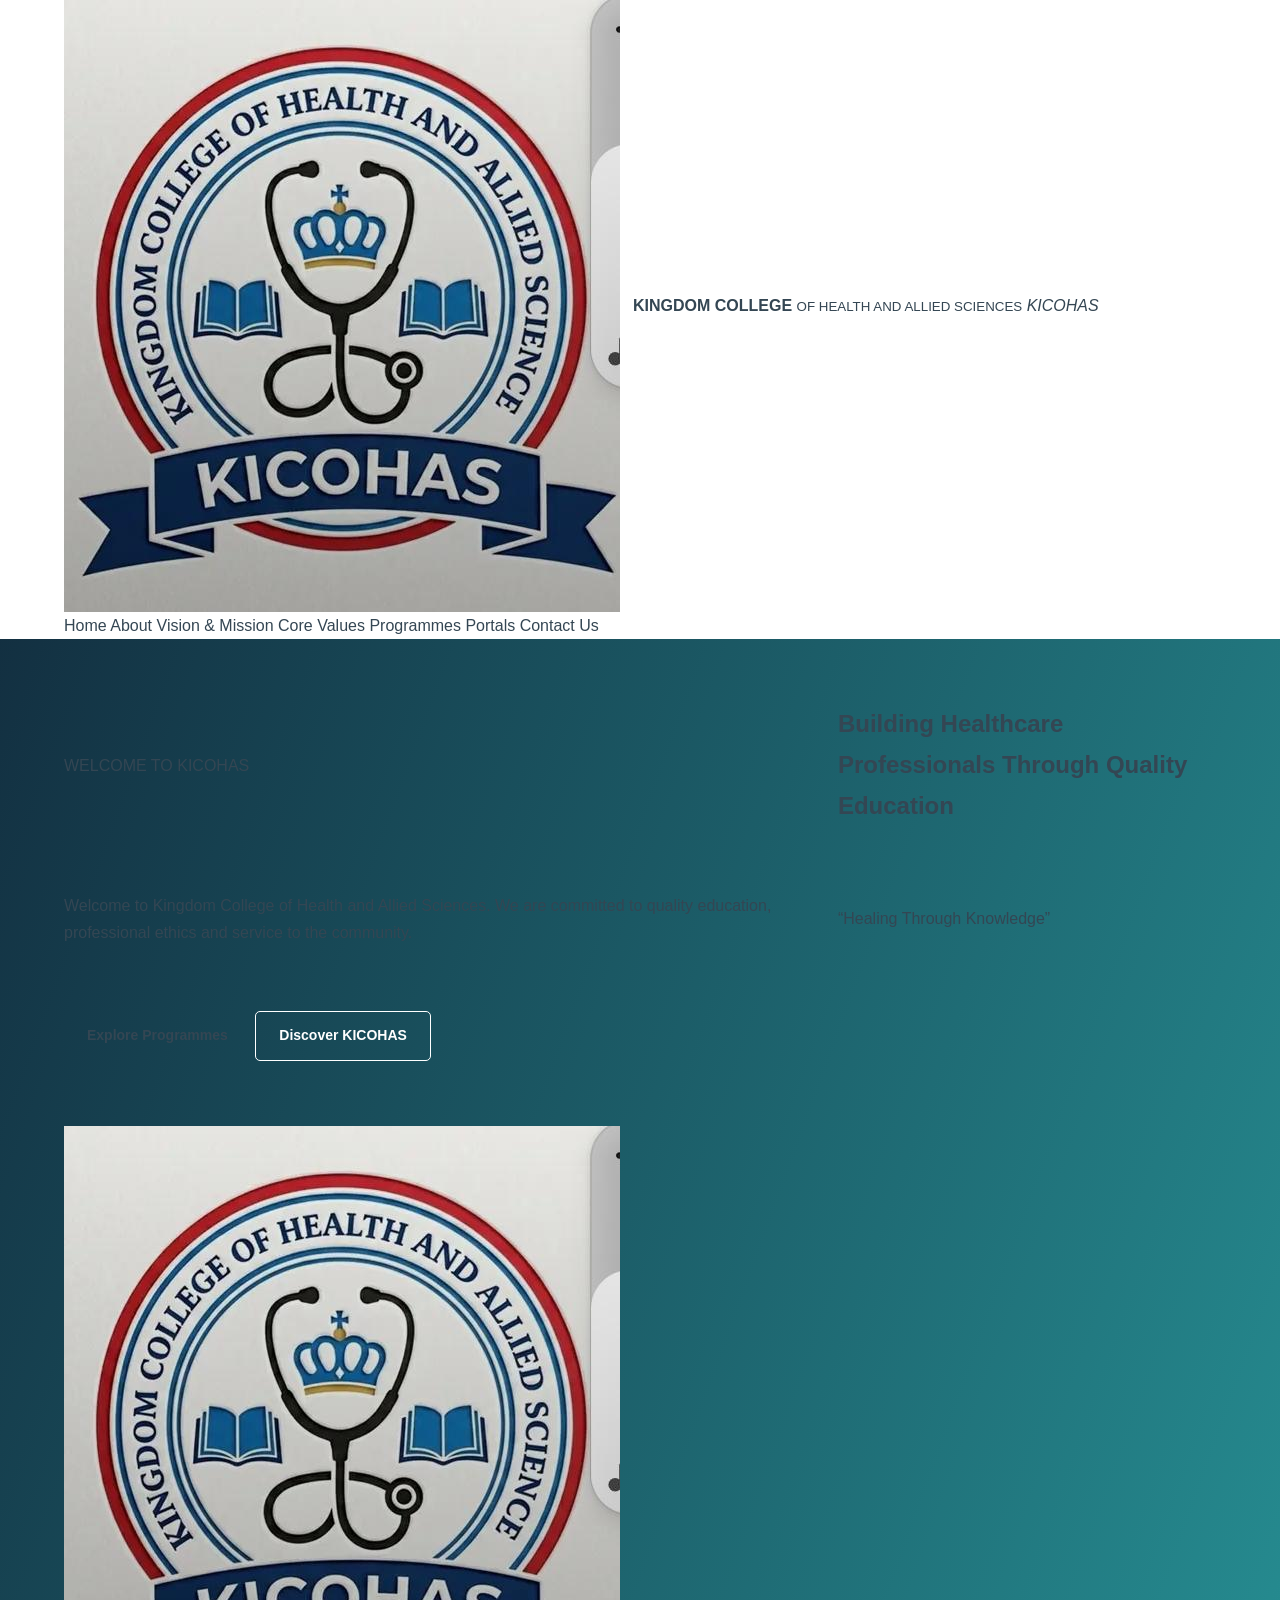
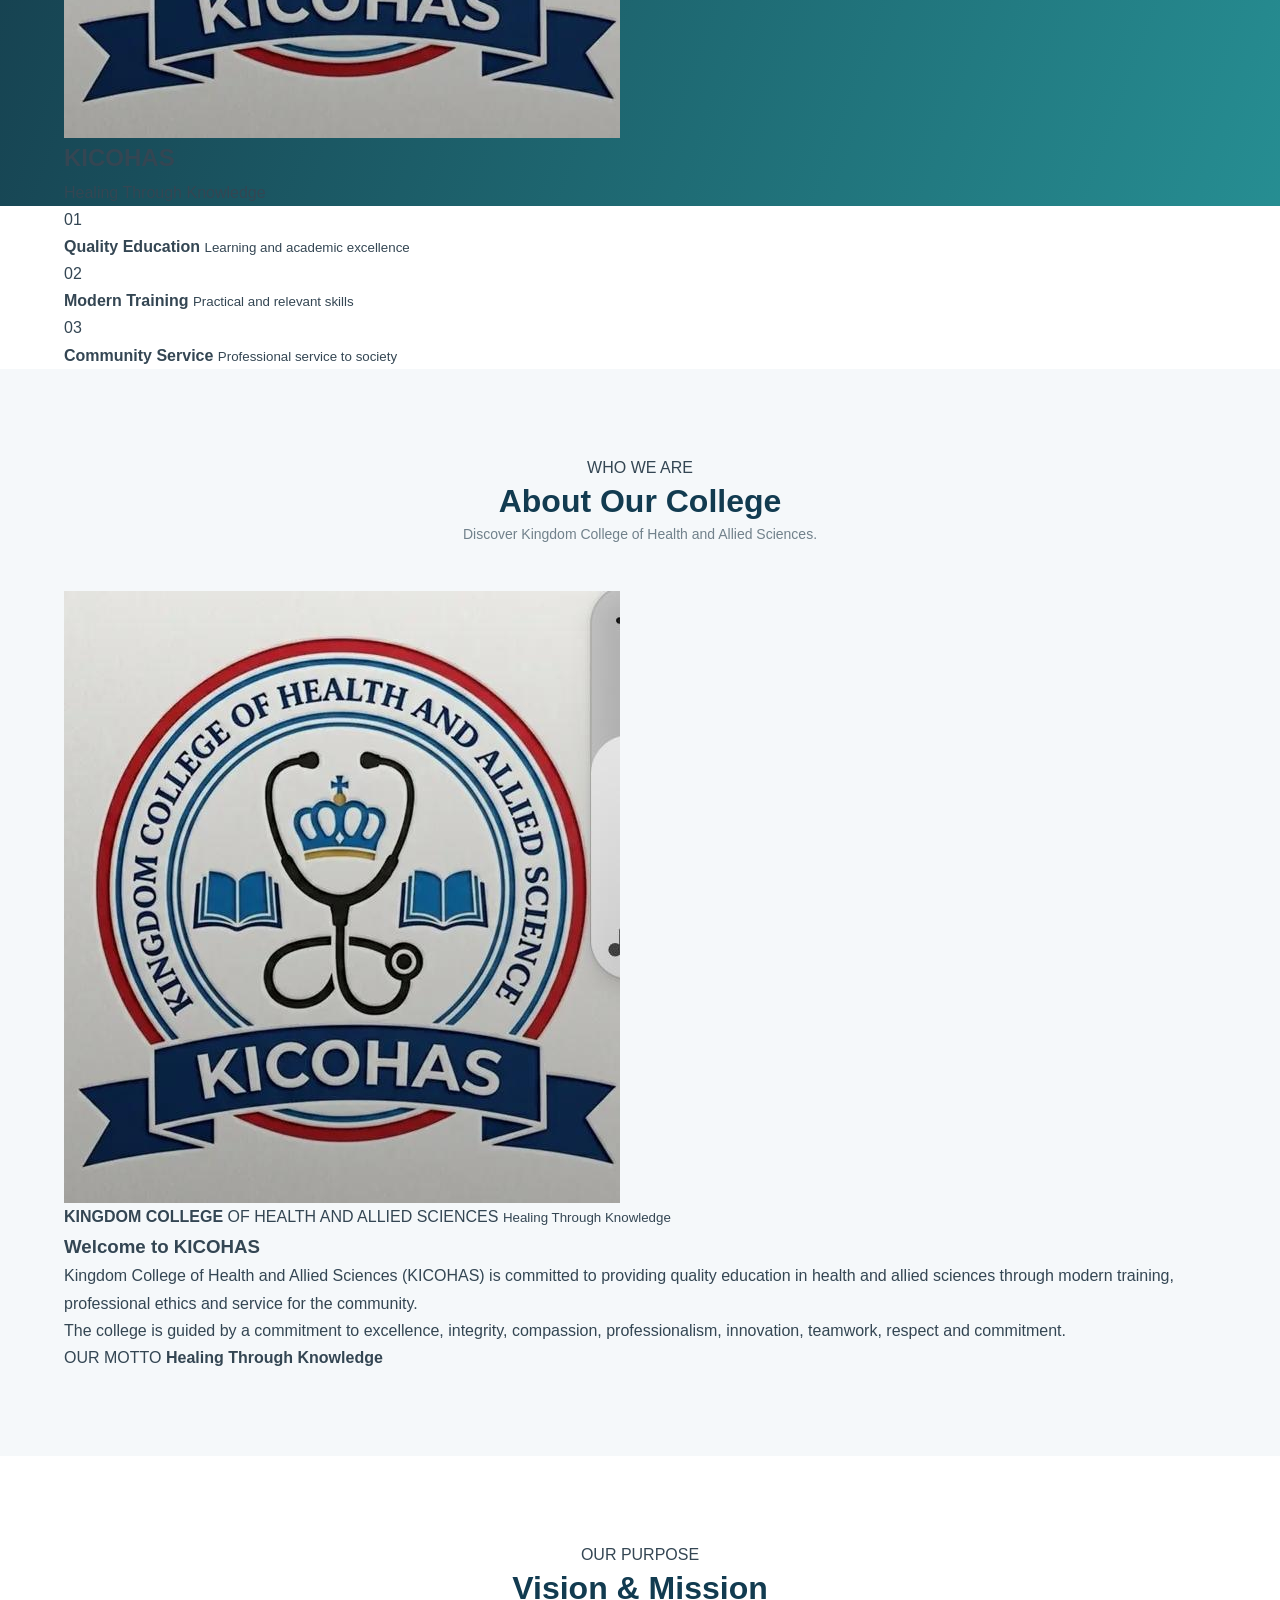
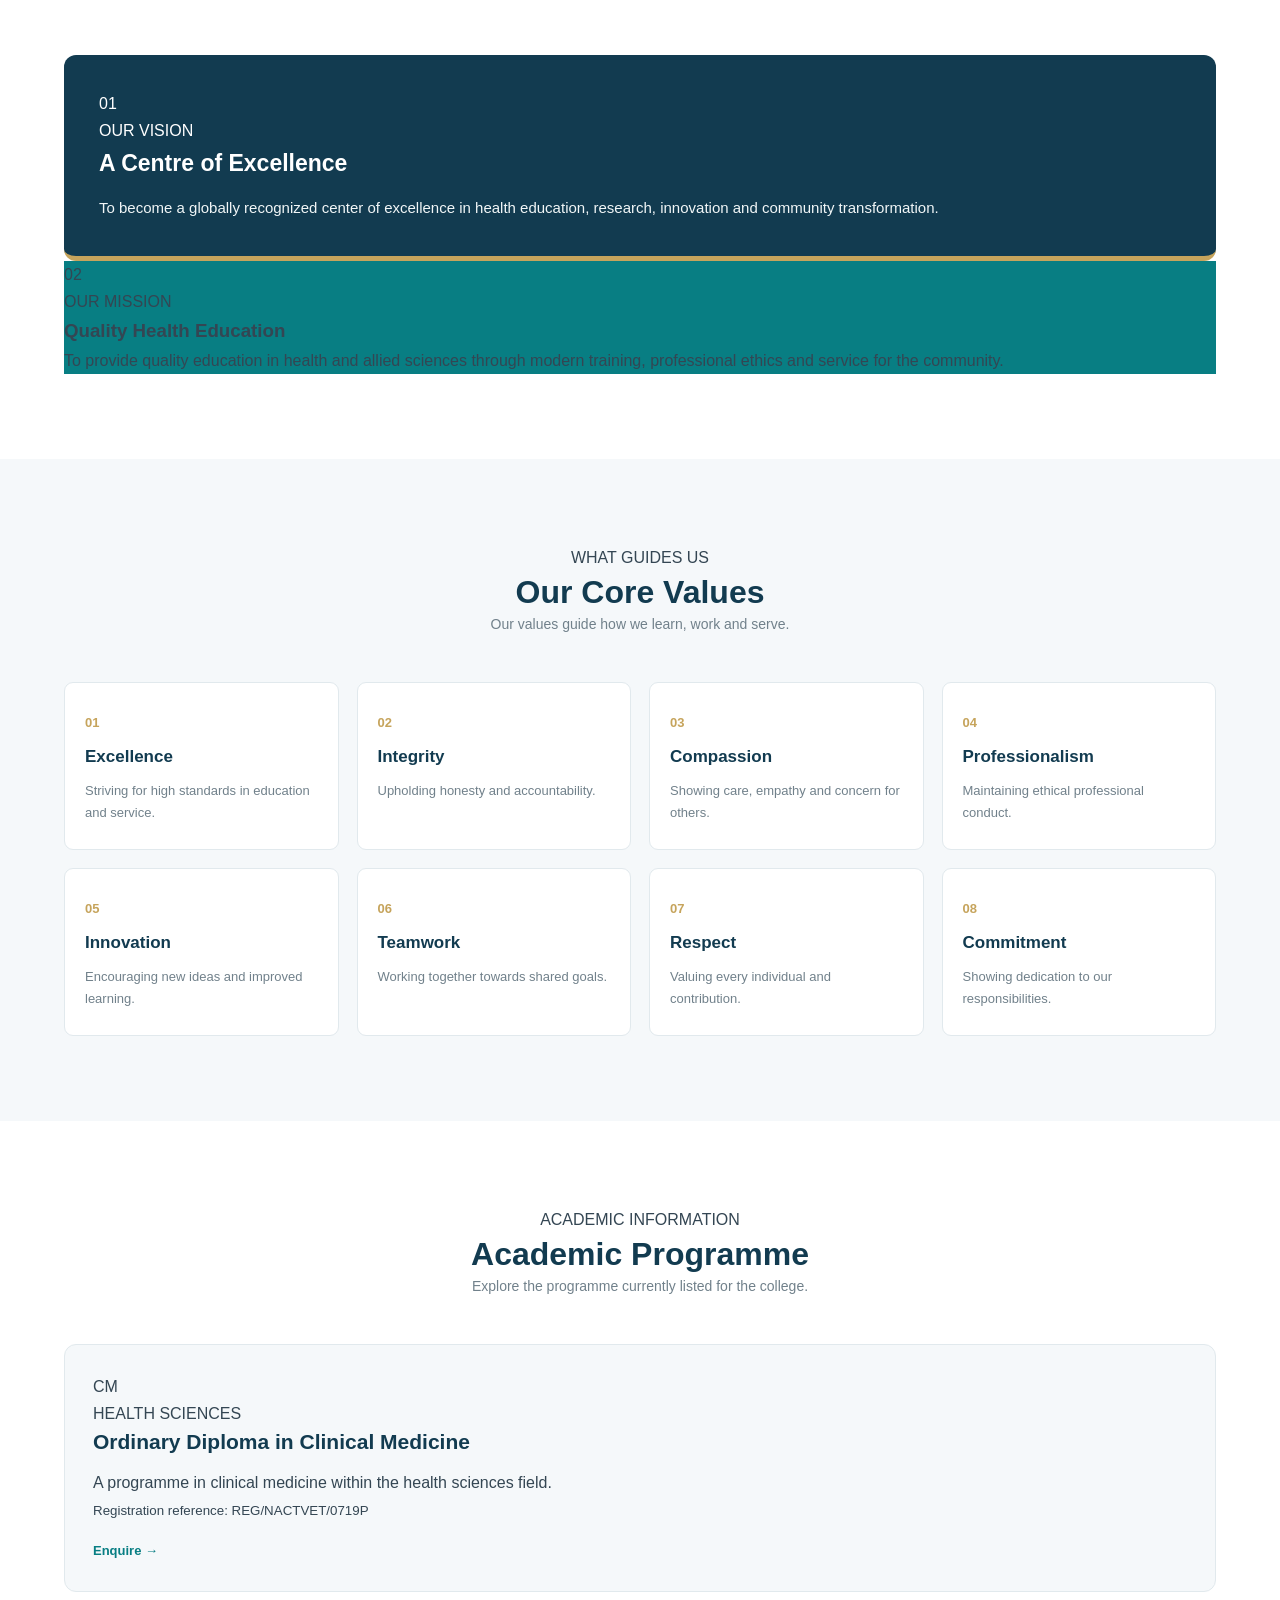
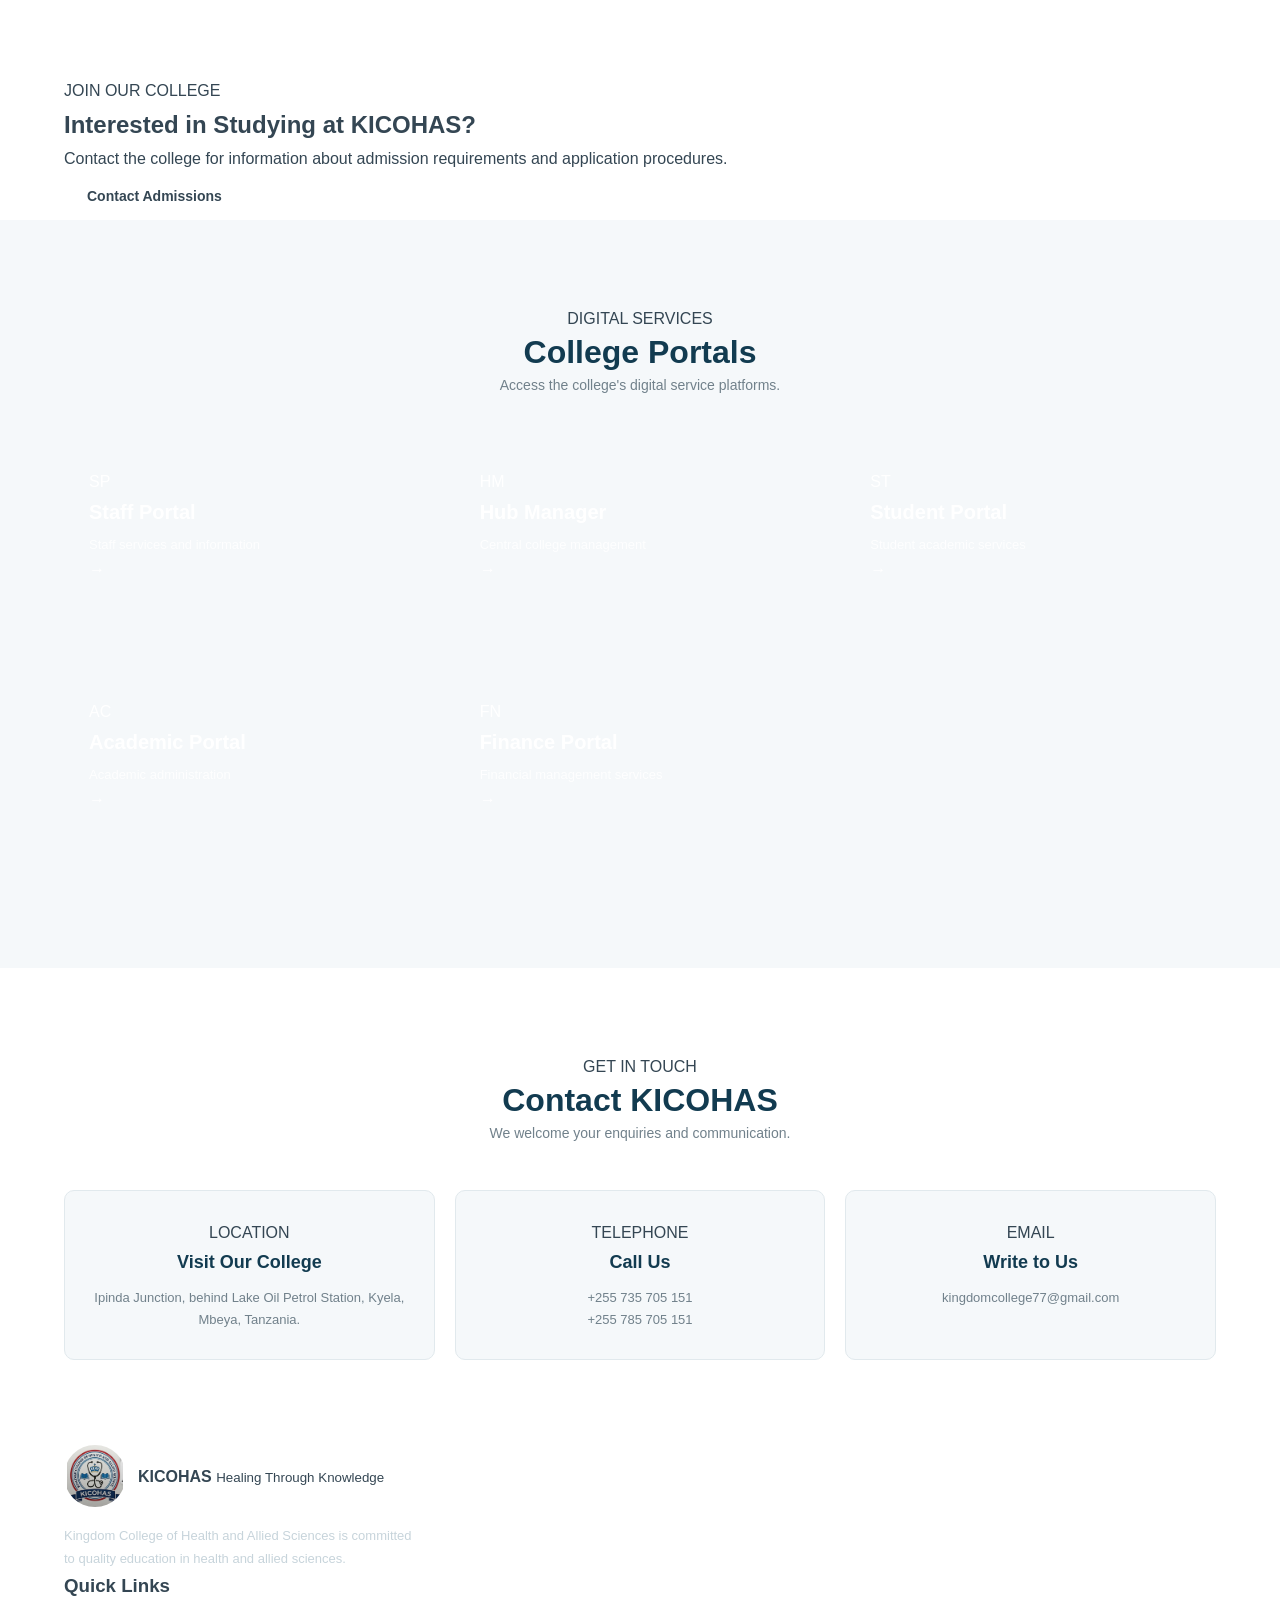
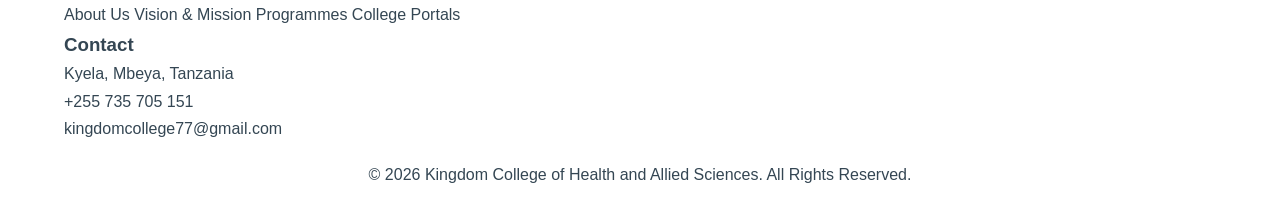
==== commit 43bca475: "Update index.html" ====
--- a/index.html
+++ b/index.html
@@ -4,521 +4,425 @@
 <head>
     <meta charset="UTF-8">
     <meta name="viewport" content="width=device-width, initial-scale=1.0">
-
-    <title>Kingdom College of Health and Allied Sciences | KICOHAS</title>
-
-    <meta name="description" content="Kingdom College of Health and Allied Sciences (KICOHAS) - Healing Through Knowledge.">
-
-    <link rel="stylesheet" href="css/style.css">
+    <meta name="description" content="Kingdom College of Health and Allied Sciences - Healing Through Knowledge.">
+    <title>KICOHAS | Kingdom College of Health and Allied Sciences</title>
+    <link rel="stylesheet" href="style.css">
 </head>
-
 <body>
 
-<!-- HEADER -->
-<header class="site-header">
-    <div class="container header-content">
-
-        <a href="index.html" class="brand">
-            <img src="college-logo.jpg"
-                 alt="KICOHAS Official College Logo"
-                 class="college-logo">
-
-            <div class="brand-text">
-                <h1>KINGDOM COLLEGE</h1>
-                <p>OF HEALTH AND ALLIED SCIENCES</p>
-                <span>KICOHAS</span>
-            </div>
+<header class="header">
+    <div class="container header-inner">
+        <a class="brand" href="#home">
+            <img src="college-logo.jpg" alt="KICOHAS College Logo">
+            <span class="brand-name">
+                <strong>KINGDOM COLLEGE</strong>
+                <small>OF HEALTH AND ALLIED SCIENCES</small>
+                <em>KICOHAS</em>
+            </span>
         </a>
 
-        <button class="menu-toggle" id="menuToggle" aria-label="Open navigation">
-            ☰
-        </button>
-
-        <nav class="main-nav" id="mainNav">
+        <button class="menu-toggle" id="menuToggle" aria-label="Toggle menu">☰</button>
+
+        <nav class="navigation" id="navigation">
             <a href="#home">Home</a>
-            <a href="#about">About Us</a>
-            <a href="#vision-mission">Vision & Mission</a>
+            <a href="#about">About</a>
+            <a href="#vision">Vision & Mission</a>
+            <a href="#values">Core Values</a>
             <a href="#programmes">Programmes</a>
-            <a href="#admissions">Admissions</a>
             <a href="#portals">Portals</a>
-            <a href="#contact">Contact</a>
+            <a class="nav-contact" href="#contact">Contact Us</a>
         </nav>
-
     </div>
 </header>
 
-
-<!-- HERO SECTION -->
-<section class="hero" id="home">
-    <div class="hero-overlay"></div>
-
-    <div class="container hero-content">
-
-        <div class="hero-text">
-            <span class="hero-label">WELCOME TO KICOHAS</span>
-
-            <h2>Empowering Healthcare Through Quality Education</h2>
-
-            <p>
-                Welcome to Kingdom College of Health and Allied Sciences,
-                a learning institution committed to quality education in
-                health and allied sciences.
-            </p>
-
-            <div class="hero-motto">
-                Healing Through Knowledge
-            </div>
-
-            <div class="hero-buttons">
-                <a href="#programmes" class="btn btn-primary">Explore Programmes</a>
-                <a href="#contact" class="btn btn-outline">Contact Us</a>
-            </div>
-        </div>
-
-        <div class="hero-logo-box">
-            <img src="college-logo.jpg"
-                 alt="Kingdom College Official Logo">
-            <h3>KICOHAS</h3>
-            <p>Healing Through Knowledge</p>
-        </div>
-
-    </div>
-</section>
-
-
-<!-- QUICK INFORMATION -->
-<section class="quick-info">
-    <div class="container quick-info-grid">
-
-        <div class="quick-item">
-            <span class="quick-icon">✚</span>
+<main>
+
+    <!-- HERO -->
+    <section class="hero" id="home">
+        <div class="container hero-inner">
+            <div class="hero-content">
+                <span class="eyebrow">WELCOME TO KICOHAS</span>
+                <h1>Building Healthcare Professionals Through Quality Education</h1>
+                <p>
+                    Welcome to Kingdom College of Health and Allied Sciences.
+                    We are committed to quality education, professional ethics
+                    and service to the community.
+                </p>
+                <div class="motto">“Healing Through Knowledge”</div>
+                <div class="hero-actions">
+                    <a href="#programmes" class="btn btn-gold">Explore Programmes</a>
+                    <a href="#about" class="btn btn-outline">Discover KICOHAS</a>
+                </div>
+            </div>
+
+            <div class="hero-emblem">
+                <div class="emblem-frame">
+                    <img src="college-logo.jpg" alt="Official KICOHAS Logo">
+                </div>
+                <h2>KICOHAS</h2>
+                <p>Healing Through Knowledge</p>
+            </div>
+        </div>
+        <div class="hero-bottom-line"></div>
+    </section>
+
+    <!-- HIGHLIGHTS -->
+    <section class="highlights">
+        <div class="container highlight-grid">
+            <div class="highlight">
+                <span class="mini-icon">01</span>
+                <div>
+                    <strong>Quality Education</strong>
+                    <small>Learning and academic excellence</small>
+                </div>
+            </div>
+            <div class="highlight">
+                <span class="mini-icon">02</span>
+                <div>
+                    <strong>Modern Training</strong>
+                    <small>Practical and relevant skills</small>
+                </div>
+            </div>
+            <div class="highlight">
+                <span class="mini-icon">03</span>
+                <div>
+                    <strong>Community Service</strong>
+                    <small>Professional service to society</small>
+                </div>
+            </div>
+        </div>
+    </section>
+
+    <!-- ABOUT -->
+    <section class="section about-section" id="about">
+        <div class="container">
+            <div class="section-heading">
+                <span class="eyebrow">WHO WE ARE</span>
+                <h2>About Our College</h2>
+                <span class="heading-line"></span>
+                <p>Discover Kingdom College of Health and Allied Sciences.</p>
+            </div>
+
+            <div class="about-layout">
+                <div class="about-logo-panel">
+                    <img src="college-logo.jpg" alt="KICOHAS official emblem">
+                    <strong>KINGDOM COLLEGE</strong>
+                    <span>OF HEALTH AND ALLIED SCIENCES</span>
+                    <small>Healing Through Knowledge</small>
+                </div>
+
+                <div class="about-text">
+                    <h3>Welcome to KICOHAS</h3>
+                    <p>
+                        Kingdom College of Health and Allied Sciences (KICOHAS)
+                        is committed to providing quality education in health
+                        and allied sciences through modern training,
+                        professional ethics and service for the community.
+                    </p>
+                    <p>
+                        The college is guided by a commitment to excellence,
+                        integrity, compassion, professionalism, innovation,
+                        teamwork, respect and commitment.
+                    </p>
+                    <div class="motto-strip">
+                        <span>OUR MOTTO</span>
+                        <strong>Healing Through Knowledge</strong>
+                    </div>
+                </div>
+            </div>
+        </div>
+    </section>
+
+    <!-- VISION & MISSION -->
+    <section class="section vision-section" id="vision">
+        <div class="container">
+            <div class="section-heading">
+                <span class="eyebrow">OUR PURPOSE</span>
+                <h2>Vision & Mission</h2>
+                <span class="heading-line"></span>
+            </div>
+
+            <div class="purpose-grid">
+                <article class="purpose-card vision-card">
+                    <div class="purpose-number">01</div>
+                    <span class="purpose-label">OUR VISION</span>
+                    <h3>A Centre of Excellence</h3>
+                    <p>
+                        To become a globally recognized center of excellence
+                        in health education, research, innovation and
+                        community transformation.
+                    </p>
+                </article>
+
+                <article class="purpose-card mission-card">
+                    <div class="purpose-number">02</div>
+                    <span class="purpose-label">OUR MISSION</span>
+                    <h3>Quality Health Education</h3>
+                    <p>
+                        To provide quality education in health and allied
+                        sciences through modern training, professional ethics
+                        and service for the community.
+                    </p>
+                </article>
+            </div>
+        </div>
+    </section>
+
+    <!-- CORE VALUES -->
+    <section class="section values-section" id="values">
+        <div class="container">
+            <div class="section-heading">
+                <span class="eyebrow">WHAT GUIDES US</span>
+                <h2>Our Core Values</h2>
+                <span class="heading-line"></span>
+                <p>Our values guide how we learn, work and serve.</p>
+            </div>
+
+            <div class="values-grid">
+                <article class="value-card">
+                    <span>01</span>
+                    <h3>Excellence</h3>
+                    <p>Striving for high standards in education and service.</p>
+                </article>
+                <article class="value-card">
+                    <span>02</span>
+                    <h3>Integrity</h3>
+                    <p>Upholding honesty and accountability.</p>
+                </article>
+                <article class="value-card">
+                    <span>03</span>
+                    <h3>Compassion</h3>
+                    <p>Showing care, empathy and concern for others.</p>
+                </article>
+                <article class="value-card">
+                    <span>04</span>
+                    <h3>Professionalism</h3>
+                    <p>Maintaining ethical professional conduct.</p>
+                </article>
+                <article class="value-card">
+                    <span>05</span>
+                    <h3>Innovation</h3>
+                    <p>Encouraging new ideas and improved learning.</p>
+                </article>
+                <article class="value-card">
+                    <span>06</span>
+                    <h3>Teamwork</h3>
+                    <p>Working together towards shared goals.</p>
+                </article>
+                <article class="value-card">
+                    <span>07</span>
+                    <h3>Respect</h3>
+                    <p>Valuing every individual and contribution.</p>
+                </article>
+                <article class="value-card">
+                    <span>08</span>
+                    <h3>Commitment</h3>
+                    <p>Showing dedication to our responsibilities.</p>
+                </article>
+            </div>
+        </div>
+    </section>
+
+    <!-- PROGRAMMES -->
+    <section class="section programmes-section" id="programmes">
+        <div class="container">
+            <div class="section-heading">
+                <span class="eyebrow">ACADEMIC INFORMATION</span>
+                <h2>Academic Programme</h2>
+                <span class="heading-line"></span>
+                <p>Explore the programme currently listed for the college.</p>
+            </div>
+
+            <div class="programme-card">
+                <div class="programme-symbol">CM</div>
+                <div class="programme-info">
+                    <span class="programme-category">HEALTH SCIENCES</span>
+                    <h3>Ordinary Diploma in Clinical Medicine</h3>
+                    <p>
+                        A programme in clinical medicine within the
+                        health sciences field.
+                    </p>
+                    <small>Registration reference: REG/NACTVET/0719P</small>
+                </div>
+                <a href="#contact" class="text-link">Enquire →</a>
+            </div>
+        </div>
+    </section>
+
+    <!-- ADMISSIONS -->
+    <section class="admissions">
+        <div class="container admissions-inner">
             <div>
-                <h3>Health Education</h3>
-                <p>Education in health and allied sciences</p>
-            </div>
-        </div>
-
-        <div class="quick-item">
-            <span class="quick-icon">▣</span>
-            <div>
-                <h3>Professional Ethics</h3>
-                <p>Promoting responsible professional practice</p>
-            </div>
-        </div>
-
-        <div class="quick-item">
-            <span class="quick-icon">◎</span>
-            <div>
-                <h3>Community Service</h3>
-                <p>Learning with a commitment to the community</p>
-            </div>
-        </div>
-
-    </div>
-</section>
-
-
-<!-- ABOUT US -->
-<section class="section about-section" id="about">
-    <div class="container">
-
-        <div class="section-heading">
-            <span class="section-label">GET TO KNOW US</span>
-            <h2>About KICOHAS</h2>
-            <div class="heading-line"></div>
-        </div>
-
-        <div class="about-grid">
-
-            <div class="about-image">
-                <img src="college-logo.jpg"
-                     alt="KICOHAS College Emblem">
-                <div class="image-caption">
-                    <strong>KICOHAS</strong>
-                    <span>Healing Through Knowledge</span>
-                </div>
-            </div>
-
-            <div class="about-content">
-                <h3>Kingdom College of Health and Allied Sciences</h3>
-
+                <span class="eyebrow">JOIN OUR COLLEGE</span>
+                <h2>Interested in Studying at KICOHAS?</h2>
                 <p>
-                    Kingdom College of Health and Allied Sciences (KICOHAS)
-                    is committed to providing quality education in health
-                    and allied sciences through modern training,
-                    professional ethics and service for the community.
+                    Contact the college for information about admission
+                    requirements and application procedures.
                 </p>
-
-                <p>
-                    The college emphasizes excellence, integrity,
-                    compassion, professionalism, innovation, teamwork,
-                    respect and commitment in its educational mission.
-                </p>
-
-                <div class="about-highlight">
-                    <span class="highlight-title">Our Motto</span>
-                    <strong>Healing Through Knowledge</strong>
-                </div>
-            </div>
-
-        </div>
-    </div>
-</section>
-
-
-<!-- VISION AND MISSION -->
-<section class="section vision-section" id="vision-mission">
-    <div class="container">
-
-        <div class="section-heading">
-            <span class="section-label">OUR DIRECTION</span>
-            <h2>Vision and Mission</h2>
-            <div class="heading-line"></div>
-        </div>
-
-        <div class="vision-grid">
-
-            <article class="vision-card">
-                <div class="vision-icon">◎</div>
-                <h3>Our Vision</h3>
-                <p>
-                    To become a globally recognized center of excellence
-                    in health education, research, innovation and
-                    community transformation.
-                </p>
-            </article>
-
-            <article class="vision-card mission-card">
-                <div class="vision-icon">✚</div>
-                <h3>Our Mission</h3>
-                <p>
-                    To provide quality education in health and allied
-                    sciences through modern training, professional ethics
-                    and service for the community.
-                </p>
-            </article>
-
-        </div>
-    </div>
-</section>
-
-
-<!-- CORE VALUES -->
-<section class="section values-section" id="values">
-    <div class="container">
-
-        <div class="section-heading">
-            <span class="section-label">WHAT WE STAND FOR</span>
-            <h2>Our Core Values</h2>
-            <div class="heading-line"></div>
-            <p>
-                The principles that guide our education, professional
-                conduct and service to the community.
-            </p>
-        </div>
-
-        <div class="values-grid">
-
-            <div class="value-card">
-                <span>01</span>
-                <h3>Excellence</h3>
-                <p>Striving for high standards in education and service.</p>
-            </div>
-
-            <div class="value-card">
-                <span>02</span>
-                <h3>Integrity</h3>
-                <p>Upholding honesty, transparency and accountability.</p>
-            </div>
-
-            <div class="value-card">
-                <span>03</span>
-                <h3>Compassion</h3>
-                <p>Showing care, empathy and concern for others.</p>
-            </div>
-
-            <div class="value-card">
-                <span>04</span>
-                <h3>Professionalism</h3>
-                <p>Maintaining ethical and responsible professional conduct.</p>
-            </div>
-
-            <div class="value-card">
-                <span>05</span>
-                <h3>Innovation</h3>
-                <p>Encouraging new ideas and improved ways of learning.</p>
-            </div>
-
-            <div class="value-card">
-                <span>06</span>
-                <h3>Teamwork</h3>
-                <p>Working collaboratively towards shared goals.</p>
-            </div>
-
-            <div class="value-card">
-                <span>07</span>
-                <h3>Respect</h3>
-                <p>Valuing every individual and their contribution.</p>
-            </div>
-
-            <div class="value-card">
-                <span>08</span>
-                <h3>Commitment</h3>
-                <p>Demonstrating dedication to our responsibilities.</p>
-            </div>
-
-        </div>
-    </div>
-</section>
-
-
-<!-- PROGRAMMES -->
-<section class="section programmes-section" id="programmes">
-    <div class="container">
-
-        <div class="section-heading">
-            <span class="section-label">ACADEMIC INFORMATION</span>
-            <h2>Our Academic Programme</h2>
-            <div class="heading-line"></div>
-            <p>
-                Explore the programme currently listed for the college.
-            </p>
-        </div>
-
-        <div class="programme-grid">
-
-            <article class="programme-card">
-                <div class="programme-top">
-                    <span class="programme-icon">✚</span>
-                    <span class="programme-tag">Health Sciences</span>
-                </div>
-
-                <h3>Ordinary Diploma in Clinical Medicine</h3>
-
-                <p>
-                    A programme in clinical medicine within the health
-                    sciences field.
-                </p>
-
-                <div class="programme-details">
-                    <span>Programme Level</span>
-                    <strong>Ordinary Diploma</strong>
-                </div>
-
-                <div class="programme-details">
-                    <span>Registration Reference</span>
-                    <strong>REG/NACTVET/0719P</strong>
-                </div>
-
-                <a href="#contact" class="text-link">Enquire about admission →</a>
-            </article>
-
-        </div>
-    </div>
-</section>
-
-
-<!-- ADMISSIONS -->
-<section class="section admissions-section" id="admissions">
-    <div class="container admissions-content">
-
-        <div>
-            <span class="section-label">JOIN KICOHAS</span>
-            <h2>Admissions Information</h2>
-
-            <p>
-                Interested in studying at Kingdom College of Health and
-                Allied Sciences? Contact the college for information
-                about admission requirements, application procedures
-                and available opportunities.
-            </p>
-        </div>
-
-        <a href="#contact" class="btn btn-primary">
-            Contact Admissions Office
-        </a>
-
-    </div>
-</section>
-
-
-<!-- PORTALS -->
-<section class="section portals-section" id="portals">
-    <div class="container">
-
-        <div class="section-heading">
-            <span class="section-label">DIGITAL SERVICES</span>
-            <h2>College Portals</h2>
-            <div class="heading-line"></div>
-            <p>
-                Access the college's digital management and learning portals.
-            </p>
-        </div>
-
-        <div class="portals-grid">
-
-            <a href="staff-portal.html" class="portal-card staff-portal">
-                <span class="portal-icon">♙</span>
-                <h3>Staff Portal</h3>
-                <p>Staff services and information</p>
-                <span class="portal-link">Open Portal →</span>
-            </a>
-
-            <a href="hub-manager.html" class="portal-card manager-portal">
-                <span class="portal-icon">▦</span>
-                <h3>Hub Manager</h3>
-                <p>Central college management</p>
-                <span class="portal-link">Open Portal →</span>
-            </a>
-
-            <a href="student-portal.html" class="portal-card student-portal">
-                <span class="portal-icon">♧</span>
-                <h3>Student Portal</h3>
-                <p>Student academic services</p>
-                <span class="portal-link">Open Portal →</span>
-            </a>
-
-            <a href="academic-portal.html" class="portal-card academic-portal">
-                <span class="portal-icon">▤</span>
-                <h3>Academic Portal</h3>
-                <p>Academic administration</p>
-                <span class="portal-link">Open Portal →</span>
-            </a>
-
-            <a href="finance-portal.html" class="portal-card finance-portal">
-                <span class="portal-icon">▣</span>
-                <h3>Finance Portal</h3>
-                <p>Financial management services</p>
-                <span class="portal-link">Open Portal →</span>
-            </a>
-
-        </div>
-    </div>
-</section>
-
-
-<!-- CONTACT -->
-<section class="section contact-section" id="contact">
-    <div class="container">
-
-        <div class="section-heading">
-            <span class="section-label">GET IN TOUCH</span>
-            <h2>Contact KICOHAS</h2>
-            <div class="heading-line"></div>
-            <p>We welcome your enquiries and communication.</p>
-        </div>
-
-        <div class="contact-grid">
-
-            <div class="contact-card">
-                <span class="contact-icon">⌖</span>
-                <h3>Our Location</h3>
-                <p>
-                    Ipinda Junction,<br>
-                    Behind Lake Oil Petrol Station,<br>
-                    Kyela, Mbeya, Tanzania.
-                </p>
-            </div>
-
-            <div class="contact-card">
-                <span class="contact-icon">☎</span>
-                <h3>Phone Numbers</h3>
-                <p>
-                    <a href="tel:+255735705151">+255 735 705 151</a><br>
-                    <a href="tel:+255785705151">+255 785 705 151</a>
-                </p>
-            </div>
-
-            <div class="contact-card">
-                <span class="contact-icon">✉</span>
-                <h3>Email Address</h3>
-                <p>
-                    <a href="mailto:kingdomcollege77@gmail.com">
-                        kingdomcollege77@gmail.com
-                    </a>
-                </p>
-            </div>
-
-        </div>
-
-        <div class="contact-bottom">
-            <h3>Kingdom College of Health and Allied Sciences</h3>
-            <p>Healing Through Knowledge</p>
-            <a class="btn btn-primary"
-               href="mailto:kingdomcollege77@gmail.com">
-                Send Us an Email
-            </a>
-        </div>
-
-    </div>
-</section>
-
+            </div>
+            <a href="#contact" class="btn btn-gold">Contact Admissions</a>
+        </div>
+    </section>
+
+    <!-- PORTALS -->
+    <section class="section portals-section" id="portals">
+        <div class="container">
+            <div class="section-heading">
+                <span class="eyebrow">DIGITAL SERVICES</span>
+                <h2>College Portals</h2>
+                <span class="heading-line"></span>
+                <p>Access the college's digital service platforms.</p>
+            </div>
+
+            <div class="portals-grid">
+                <a href="staff-portal.html" class="portal-card staff">
+                    <span class="portal-code">SP</span>
+                    <div>
+                        <h3>Staff Portal</h3>
+                        <p>Staff services and information</p>
+                    </div>
+                    <span class="portal-arrow">→</span>
+                </a>
+
+                <a href="hub-manager.html" class="portal-card manager">
+                    <span class="portal-code">HM</span>
+                    <div>
+                        <h3>Hub Manager</h3>
+                        <p>Central college management</p>
+                    </div>
+                    <span class="portal-arrow">→</span>
+                </a>
+
+                <a href="student-portal.html" class="portal-card student">
+                    <span class="portal-code">ST</span>
+                    <div>
+                        <h3>Student Portal</h3>
+                        <p>Student academic services</p>
+                    </div>
+                    <span class="portal-arrow">→</span>
+                </a>
+
+                <a href="academic-portal.html" class="portal-card academic">
+                    <span class="portal-code">AC</span>
+                    <div>
+                        <h3>Academic Portal</h3>
+                        <p>Academic administration</p>
+                    </div>
+                    <span class="portal-arrow">→</span>
+                </a>
+
+                <a href="finance-portal.html" class="portal-card finance">
+                    <span class="portal-code">FN</span>
+                    <div>
+                        <h3>Finance Portal</h3>
+                        <p>Financial management services</p>
+                    </div>
+                    <span class="portal-arrow">→</span>
+                </a>
+            </div>
+        </div>
+    </section>
+
+    <!-- CONTACT -->
+    <section class="section contact-section" id="contact">
+        <div class="container">
+            <div class="section-heading">
+                <span class="eyebrow">GET IN TOUCH</span>
+                <h2>Contact KICOHAS</h2>
+                <span class="heading-line"></span>
+                <p>We welcome your enquiries and communication.</p>
+            </div>
+
+            <div class="contact-grid">
+                <div class="contact-card">
+                    <span class="contact-label">LOCATION</span>
+                    <h3>Visit Our College</h3>
+                    <p>
+                        Ipinda Junction, behind Lake Oil Petrol Station,
+                        Kyela, Mbeya, Tanzania.
+                    </p>
+                </div>
+
+                <div class="contact-card">
+                    <span class="contact-label">TELEPHONE</span>
+                    <h3>Call Us</h3>
+                    <p>
+                        <a href="tel:+255735705151">+255 735 705 151</a><br>
+                        <a href="tel:+255785705151">+255 785 705 151</a>
+                    </p>
+                </div>
+
+                <div class="contact-card">
+                    <span class="contact-label">EMAIL</span>
+                    <h3>Write to Us</h3>
+                    <p>
+                        <a href="mailto:kingdomcollege77@gmail.com">
+                            kingdomcollege77@gmail.com
+                        </a>
+                    </p>
+                </div>
+            </div>
+        </div>
+    </section>
+
+</main>
 
 <!-- FOOTER -->
-<footer class="site-footer">
-
-    <div class="container footer-grid">
-
+<footer class="footer">
+    <div class="container footer-main">
         <div class="footer-about">
             <div class="footer-brand">
-                <img src="college-logo.jpg" alt="KICOHAS Logo">
+                <img src="college-logo.jpg" alt="KICOHAS logo">
                 <div>
-                    <h3>KICOHAS</h3>
-                    <span>Healing Through Knowledge</span>
-                </div>
-            </div>
-
+                    <strong>KICOHAS</strong>
+                    <small>Healing Through Knowledge</small>
+                </div>
+            </div>
             <p>
-                Kingdom College of Health and Allied Sciences.
-                Committed to quality education in health and allied sciences.
+                Kingdom College of Health and Allied Sciences is committed
+                to quality education in health and allied sciences.
             </p>
         </div>
 
-        <div class="footer-links">
+        <div class="footer-column">
             <h3>Quick Links</h3>
             <a href="#about">About Us</a>
-            <a href="#vision-mission">Vision & Mission</a>
+            <a href="#vision">Vision & Mission</a>
             <a href="#programmes">Programmes</a>
-            <a href="#admissions">Admissions</a>
-            <a href="#contact">Contact</a>
-        </div>
-
-        <div class="footer-contact">
-            <h3>Contact Information</h3>
+            <a href="#portals">College Portals</a>
+        </div>
+
+        <div class="footer-column">
+            <h3>Contact</h3>
             <p>Kyela, Mbeya, Tanzania</p>
             <p>+255 735 705 151</p>
-            <p>+255 785 705 151</p>
             <p>kingdomcollege77@gmail.com</p>
         </div>
-
     </div>
 
     <div class="footer-bottom">
-        <p>
-            © <span id="currentYear"></span>
-            Kingdom College of Health and Allied Sciences.
+        <div class="container">
+            © <span id="year"></span> Kingdom College of Health and Allied Sciences.
             All Rights Reserved.
-        </p>
+        </div>
     </div>
-
 </footer>
-
 
 <script>
     const menuToggle = document.getElementById("menuToggle");
-    const mainNav = document.getElementById("mainNav");
+    const navigation = document.getElementById("navigation");
 
     menuToggle.addEventListener("click", function () {
-        mainNav.classList.toggle("show");
+        navigation.classList.toggle("open");
     });
 
-    document.querySelectorAll(".main-nav a").forEach(function (link) {
+    document.querySelectorAll(".navigation a").forEach(function (link) {
         link.addEventListener("click", function () {
-            mainNav.classList.remove("show");
+            navigation.classList.remove("open");
         });
     });
 
-    document.getElementById("currentYear").textContent =
+    document.getElementById("year").textContent =
         new Date().getFullYear();
 </script>
 
--- a/style.css
+++ b/style.css
@@ -0,0 +1,1105 @@
+
+/* =========================================
+   KICOHAS - OFFICIAL COLLEGE WEBSITE
+   ========================================= */
+
+:root {
+    --navy: #123B50;
+    --dark-navy: #0B293B;
+    --teal: #087E83;
+    --mint: #E9F5F4;
+    --gold: #C6A45C;
+    --white: #FFFFFF;
+    --light: #F5F8FA;
+    --text: #344653;
+    --muted: #71818B;
+    --border: #E1E9ED;
+}
+
+* {
+    margin: 0;
+    padding: 0;
+    box-sizing: border-box;
+}
+
+html {
+    scroll-behavior: smooth;
+    scroll-padding-top: 90px;
+}
+
+body {
+    font-family: "Segoe UI", Arial, sans-serif;
+    color: var(--text);
+    background: var(--white);
+    line-height: 1.7;
+}
+
+a {
+    text-decoration: none;
+    color: inherit;
+}
+
+img {
+    max-width: 100%;
+    display: block;
+}
+
+.container {
+    width: 90%;
+    max-width: 1200px;
+    margin: 0 auto;
+}
+
+
+/* HEADER */
+
+.site-header {
+    background: var(--white);
+    position: sticky;
+    top: 0;
+    z-index: 1000;
+    box-shadow: 0 3px 15px rgba(11, 41, 59, 0.09);
+}
+
+.header-content {
+    min-height: 95px;
+    display: flex;
+    justify-content: space-between;
+    align-items: center;
+    gap: 25px;
+}
+
+.brand {
+    display: flex;
+    align-items: center;
+    gap: 13px;
+    min-width: 0;
+}
+
+.college-logo {
+    width: 76px;
+    height: 76px;
+    object-fit: contain;
+    flex-shrink: 0;
+}
+
+.brand-text h1 {
+    color: var(--navy);
+    font-size: 17px;
+    font-weight: 800;
+    line-height: 1.3;
+}
+
+.brand-text p {
+    color: var(--teal);
+    font-size: 11px;
+    font-weight: 700;
+    letter-spacing: 0.5px;
+}
+
+.brand-text span {
+    color: var(--gold);
+    font-size: 11px;
+    font-weight: 800;
+    letter-spacing: 2px;
+}
+
+.main-nav {
+    display: flex;
+    align-items: center;
+    gap: 19px;
+}
+
+.main-nav a {
+    color: var(--navy);
+    font-size: 13px;
+    font-weight: 650;
+    transition: 0.3s;
+}
+
+.main-nav a:hover {
+    color: var(--teal);
+}
+
+.menu-toggle {
+    display: none;
+    border: 0;
+    background: var(--navy);
+    color: white;
+    font-size: 23px;
+    padding: 7px 12px;
+    border-radius: 5px;
+    cursor: pointer;
+}
+
+
+/* HERO */
+
+.hero {
+    min-height: 520px;
+    background:
+        linear-gradient(110deg, rgba(11,41,59,0.97), rgba(8,126,131,0.88));
+    position: relative;
+    overflow: hidden;
+    display: flex;
+    align-items: center;
+}
+
+.hero-overlay {
+    position: absolute;
+    inset: 0;
+    background:
+        radial-gradient(circle at 80% 20%, rgba(198,164,92,0.16), transparent 35%);
+}
+
+.hero-content {
+    position: relative;
+    z-index: 1;
+    display: grid;
+    grid-template-columns: 1.5fr 0.8fr;
+    align-items: center;
+    gap: 65px;
+    padding-top: 65px;
+    padding-bottom: 65px;
+}
+
+.hero-label,
+.section-label {
+    display: inline-block;
+    color: var(--gold);
+    font-size: 12px;
+    font-weight: 800;
+    letter-spacing: 2px;
+    margin-bottom: 12px;
+}
+
+.hero-text h2 {
+    color: var(--white);
+    font-size: clamp(32px, 4vw, 49px);
+    line-height: 1.2;
+    max-width: 700px;
+    margin-bottom: 20px;
+}
+
+.hero-text > p {
+    color: #E5F0F1;
+    font-size: 16px;
+    max-width: 620px;
+}
+
+.hero-motto {
+    color: #F1D79B;
+    font-size: 19px;
+    font-weight: 700;
+    font-style: italic;
+    margin-top: 20px;
+}
+
+.hero-buttons {
+    display: flex;
+    flex-wrap: wrap;
+    gap: 13px;
+    margin-top: 28px;
+}
+
+.btn {
+    display: inline-block;
+    padding: 12px 23px;
+    border-radius: 5px;
+    font-size: 14px;
+    font-weight: 700;
+    transition: 0.3s;
+}
+
+.btn-primary {
+    background: var(--gold);
+    color: var(--dark-navy);
+}
+
+.btn-primary:hover {
+    background: #E1C47E;
+    transform: translateY(-2px);
+}
+
+.btn-outline {
+    color: white;
+    border: 1px solid white;
+}
+
+.btn-outline:hover {
+    background: white;
+    color: var(--navy);
+}
+
+.hero-logo-box {
+    background: white;
+    border: 4px solid rgba(198,164,92,0.8);
+    border-radius: 18px;
+    padding: 25px;
+    text-align: center;
+    max-width: 330px;
+    width: 100%;
+    justify-self: center;
+    box-shadow: 0 15px 40px rgba(0,0,0,0.2);
+}
+
+.hero-logo-box img {
+    width: 220px;
+    height: 220px;
+    object-fit: contain;
+    margin: auto;
+}
+
+.hero-logo-box h3 {
+    color: var(--navy);
+    font-size: 25px;
+    margin-top: 10px;
+}
+
+.hero-logo-box p {
+    color: var(--teal);
+    font-size: 13px;
+    font-style: italic;
+}
+
+
+/* QUICK INFORMATION */
+
+.quick-info {
+    background: var(--white);
+    padding: 25px 0;
+    border-bottom: 1px solid var(--border);
+}
+
+.quick-info-grid {
+    display: grid;
+    grid-template-columns: repeat(3, 1fr);
+    gap: 25px;
+}
+
+.quick-item {
+    display: flex;
+    align-items: center;
+    gap: 15px;
+}
+
+.quick-icon {
+    display: flex;
+    justify-content: center;
+    align-items: center;
+    background: var(--mint);
+    color: var(--teal);
+    width: 48px;
+    height: 48px;
+    border-radius: 10px;
+    font-size: 24px;
+    flex-shrink: 0;
+}
+
+.quick-item h3 {
+    color: var(--navy);
+    font-size: 15px;
+}
+
+.quick-item p {
+    color: var(--muted);
+    font-size: 12px;
+}
+
+
+/* GENERAL SECTION */
+
+.section {
+    padding: 85px 0;
+}
+
+.section-heading {
+    text-align: center;
+    max-width: 700px;
+    margin: 0 auto 45px;
+}
+
+.section-heading h2 {
+    color: var(--navy);
+    font-size: 32px;
+    line-height: 1.3;
+}
+
+.heading-line {
+    width: 65px;
+    height: 4px;
+    background: var(--gold);
+    border-radius: 5px;
+    margin: 15px auto;
+}
+
+.section-heading > p {
+    color: var(--muted);
+    font-size: 14px;
+}
+
+
+/* ABOUT */
+
+.about-section {
+    background: var(--light);
+}
+
+.about-grid {
+    display: grid;
+    grid-template-columns: 0.9fr 1.1fr;
+    gap: 55px;
+    align-items: center;
+}
+
+.about-image {
+    background: white;
+    padding: 25px;
+    border-radius: 12px;
+    box-shadow: 0 8px 30px rgba(11,41,59,0.08);
+    text-align: center;
+}
+
+.about-image img {
+    width: 100%;
+    max-width: 390px;
+    height: 310px;
+    object-fit: contain;
+    margin: auto;
+}
+
+.image-caption {
+    display: flex;
+    flex-direction: column;
+    gap: 3px;
+    border-top: 1px solid var(--border);
+    padding-top: 15px;
+    margin-top: 12px;
+}
+
+.image-caption strong {
+    color: var(--navy);
+    font-size: 20px;
+}
+
+.image-caption span {
+    color: var(--teal);
+    font-size: 13px;
+    font-style: italic;
+}
+
+.about-content h3 {
+    color: var(--navy);
+    font-size: 25px;
+    line-height: 1.4;
+    margin-bottom: 18px;
+}
+
+.about-content p {
+    color: var(--text);
+    font-size: 15px;
+    margin-bottom: 15px;
+}
+
+.about-highlight {
+    margin-top: 25px;
+    padding: 17px 20px;
+    background: var(--mint);
+    border-left: 4px solid var(--gold);
+    display: flex;
+    flex-direction: column;
+}
+
+.highlight-title {
+    color: var(--teal);
+    font-size: 12px;
+    font-weight: 800;
+    text-transform: uppercase;
+    letter-spacing: 1px;
+}
+
+.about-highlight strong {
+    color: var(--navy);
+    font-size: 19px;
+}
+
+
+/* VISION AND MISSION */
+
+.vision-section {
+    background: white;
+}
+
+.vision-grid {
+    display: grid;
+    grid-template-columns: 1fr 1fr;
+    gap: 25px;
+}
+
+.vision-card {
+    background: var(--navy);
+    color: white;
+    padding: 35px;
+    border-radius: 12px;
+    border-bottom: 5px solid var(--gold);
+}
+
+.mission-card {
+    background: var(--teal);
+}
+
+.vision-icon {
+    width: 52px;
+    height: 52px;
+    display: flex;
+    align-items: center;
+    justify-content: center;
+    border-radius: 50%;
+    background: rgba(255,255,255,0.15);
+    color: white;
+    font-size: 26px;
+    margin-bottom: 18px;
+}
+
+.vision-card h3 {
+    color: white;
+    font-size: 23px;
+    margin-bottom: 12px;
+}
+
+.vision-card p {
+    color: #F1F6F7;
+    font-size: 15px;
+}
+
+
+/* CORE VALUES */
+
+.values-section {
+    background: var(--light);
+}
+
+.values-grid {
+    display: grid;
+    grid-template-columns: repeat(4, 1fr);
+    gap: 18px;
+}
+
+.value-card {
+    background: white;
+    padding: 25px 20px;
+    border-radius: 9px;
+    border: 1px solid var(--border);
+    transition: 0.3s;
+}
+
+.value-card:hover {
+    transform: translateY(-5px);
+    border-color: var(--teal);
+    box-shadow: 0 8px 22px rgba(11,41,59,0.08);
+}
+
+.value-card > span {
+    color: var(--gold);
+    font-size: 13px;
+    font-weight: 800;
+}
+
+.value-card h3 {
+    color: var(--navy);
+    font-size: 17px;
+    margin: 8px 0;
+}
+
+.value-card p {
+    color: var(--muted);
+    font-size: 13px;
+}
+
+
+/* PROGRAMMES */
+
+.programmes-section {
+    background: white;
+}
+
+.programme-grid {
+    display: grid;
+    grid-template-columns: repeat(2, minmax(0, 1fr));
+    gap: 22px;
+}
+
+.programme-card {
+    background: var(--light);
+    border: 1px solid var(--border);
+    border-radius: 12px;
+    padding: 28px;
+    transition: 0.3s;
+}
+
+.programme-card:hover {
+    border-color: var(--teal);
+    box-shadow: 0 8px 25px rgba(11,41,59,0.08);
+}
+
+.programme-top {
+    display: flex;
+    justify-content: space-between;
+    align-items: center;
+    gap: 10px;
+    margin-bottom: 18px;
+}
+
+.programme-icon {
+    width: 48px;
+    height: 48px;
+    background: var(--mint);
+    color: var(--teal);
+    display: grid;
+    place-items: center;
+    border-radius: 9px;
+    font-size: 24px;
+}
+
+.programme-tag {
+    background: #E9F0F3;
+    color: var(--navy);
+    padding: 5px 10px;
+    border-radius: 20px;
+    font-size: 11px;
+    font-weight: 700;
+}
+
+.programme-card h3 {
+    color: var(--navy);
+    font-size: 21px;
+    line-height: 1.4;
+    margin-bottom: 12px;
+}
+
+.programme-card > p {
+    color: var(--muted);
+    font-size: 14px;
+    margin-bottom: 18px;
+}
+
+.programme-details {
+    display: flex;
+    justify-content: space-between;
+    gap: 12px;
+    border-top: 1px solid var(--border);
+    padding: 10px 0;
+    font-size: 12px;
+}
+
+.programme-details span {
+    color: var(--muted);
+}
+
+.programme-details strong {
+    color: var(--navy);
+    text-align: right;
+}
+
+.text-link {
+    display: inline-block;
+    margin-top: 17px;
+    color: var(--teal);
+    font-weight: 800;
+    font-size: 13px;
+}
+
+
+/* ADMISSIONS */
+
+.admissions-section {
+    background: var(--navy);
+}
+
+.admissions-content {
+    display: flex;
+    justify-content: space-between;
+    align-items: center;
+    gap: 35px;
+}
+
+.admissions-content h2 {
+    color: white;
+    font-size: 30px;
+    margin-bottom: 12px;
+}
+
+.admissions-content p {
+    color: #DCE8EC;
+    max-width: 750px;
+    font-size: 14px;
+}
+
+.admissions-content .section-label {
+    color: var(--gold);
+}
+
+
+/* PORTALS */
+
+.portals-section {
+    background: var(--light);
+}
+
+.portals-grid {
+    display: grid;
+    grid-template-columns: repeat(3, 1fr);
+    gap: 20px;
+}
+
+.portal-card {
+    min-height: 210px;
+    border-radius: 11px;
+    padding: 25px;
+    color: white;
+    transition: 0.3s;
+    display: flex;
+    flex-direction: column;
+    align-items: flex-start;
+}
+
+.portal-card:hover {
+    transform: translateY(-6px);
+    box-shadow: 0 12px 25px rgba(11,41,59,0.15);
+}
+
+.portal-icon {
+    font-size: 27px;
+    margin-bottom: 12px;
+}
+
+.portal-card h3 {
+    color: white;
+    font-size: 20px;
+    margin-bottom: 5px;
+}
+
+.portal-card p {
+    color: rgba(255,255,255,0.85);
+    font-size: 13px;
+}
+
+.portal-link {
+    margin-top: auto;
+    padding-top: 20px;
+    font-size: 13px;
+    font-weight: 800;
+}
+
+.staff-portal {
+    background: #164C68;
+}
+
+.manager-portal {
+    background: #365B48;
+}
+
+.student-portal {
+    background: #514478;
+}
+
+.academic-portal {
+    background: #79532E;
+}
+
+.finance-portal {
+    background: #713E4D;
+}
+
+
+/* CONTACT */
+
+.contact-section {
+    background: white;
+}
+
+.contact-grid {
+    display: grid;
+    grid-template-columns: repeat(3, 1fr);
+    gap: 20px;
+}
+
+.contact-card {
+    background: var(--light);
+    border: 1px solid var(--border);
+    border-radius: 10px;
+    padding: 28px 20px;
+    text-align: center;
+}
+
+.contact-icon {
+    display: grid;
+    place-items: center;
+    margin: 0 auto 15px;
+    width: 52px;
+    height: 52px;
+    border-radius: 50%;
+    background: var(--mint);
+    color: var(--teal);
+    font-size: 24px;
+}
+
+.contact-card h3 {
+    color: var(--navy);
+    font-size: 18px;
+    margin-bottom: 10px;
+}
+
+.contact-card p {
+    color: var(--muted);
+    font-size: 13px;
+    overflow-wrap: anywhere;
+}
+
+.contact-card a:hover {
+    color: var(--teal);
+}
+
+.contact-bottom {
+    background: var(--mint);
+    border-radius: 10px;
+    padding: 30px;
+    text-align: center;
+    margin-top: 30px;
+}
+
+.contact-bottom h3 {
+    color: var(--navy);
+    font-size: 21px;
+}
+
+.contact-bottom p {
+    color: var(--teal);
+    font-style: italic;
+    margin-bottom: 20px;
+}
+
+
+/* FOOTER */
+
+.site-footer {
+    background: var(--dark-navy);
+    color: white;
+    padding-top: 55px;
+}
+
+.footer-grid {
+    display: grid;
+    grid-template-columns: 1.3fr 0.8fr 1fr;
+    gap: 45px;
+    padding-bottom: 40px;
+}
+
+.footer-brand {
+    display: flex;
+    align-items: center;
+    gap: 12px;
+    margin-bottom: 18px;
+}
+
+.footer-brand img {
+    width: 62px;
+    height: 62px;
+    object-fit: contain;
+    background: white;
+    border-radius: 50%;
+}
+
+.footer-brand h3 {
+    color: white;
+    font-size: 20px;
+}
+
+.footer-brand span {
+    color: var(--gold);
+    font-size: 12px;
+    font-style: italic;
+}
+
+.footer-about > p {
+    color: #C7D4DB;
+    font-size: 13px;
+    max-width: 350px;
+}
+
+.footer-links h3,
+.footer-contact h3 {
+    color: var(--gold);
+    font-size: 16px;
+    margin-bottom: 15px;
+}
+
+.footer-links a {
+    display: block;
+    color: #D4E0E5;
+    font-size: 13px;
+    margin-bottom: 8px;
+}
+
+.footer-links a:hover {
+    color: var(--gold);
+}
+
+.footer-contact p {
+    color: #D4E0E5;
+    font-size: 13px;
+    margin-bottom: 8px;
+    overflow-wrap: anywhere;
+}
+
+.footer-bottom {
+    border-top: 1px solid rgba(255,255,255,0.15);
+    text-align: center;
+    padding: 18px 10px;
+}
+
+.footer-bottom p {
+    color: #B9C9D1;
+    font-size: 12px;
+}
+
+
+/* RESPONSIVE TABLET */
+
+@media (max-width: 1000px) {
+    .main-nav {
+        gap: 11px;
+    }
+
+    .main-nav a {
+        font-size: 11px;
+    }
+
+    .brand-text h1 {
+        font-size: 15px;
+    }
+
+    .college-logo {
+        width: 65px;
+        height: 65px;
+    }
+
+    .values-grid {
+        grid-template-columns: repeat(2, 1fr);
+    }
+
+    .portals-grid {
+        grid-template-columns: repeat(2, 1fr);
+    }
+}
+
+
+/* RESPONSIVE MOBILE */
+
+@media (max-width: 760px) {
+
+    .container {
+        width: 92%;
+    }
+
+    .header-content {
+        min-height: 80px;
+        flex-wrap: wrap;
+        padding: 10px 0;
+    }
+
+    .college-logo {
+        width: 55px;
+        height: 55px;
+    }
+
+    .brand {
+        gap: 9px;
+    }
+
+    .brand-text h1 {
+        font-size: 12px;
+    }
+
+    .brand-text p {
+        font-size: 9px;
+    }
+
+    .brand-text span {
+        font-size: 9px;
+    }
+
+    .menu-toggle {
+        display: block;
+    }
+
+    .main-nav {
+        display: none;
+        width: 100%;
+        flex-direction: column;
+        align-items: stretch;
+        gap: 0;
+        padding: 8px 0 12px;
+    }
+
+    .main-nav.show {
+        display: flex;
+    }
+
+    .main-nav a {
+        font-size: 14px;
+        padding: 10px 5px;
+        border-top: 1px solid var(--border);
+    }
+
+    .hero {
+        min-height: auto;
+    }
+
+    .hero-content {
+        grid-template-columns: 1fr;
+        text-align: center;
+        gap: 35px;
+        padding-top: 55px;
+        padding-bottom: 55px;
+    }
+
+    .hero-text h2 {
+        font-size: 32px;
+    }
+
+    .hero-text > p {
+        font-size: 14px;
+    }
+
+    .hero-buttons {
+        justify-content: center;
+    }
+
+    .hero-logo-box {
+        max-width: 260px;
+        padding: 17px;
+    }
+
+    .hero-logo-box img {
+        width: 175px;
+        height: 175px;
+    }
+
+    .quick-info-grid {
+        grid-template-columns: 1fr;
+        gap: 18px;
+    }
+
+    .section {
+        padding: 60px 0;
+    }
+
+    .section-heading h2 {
+        font-size: 27px;
+    }
+
+    .about-grid {
+        grid-template-columns: 1fr;
+        gap: 30px;
+    }
+
+    .about-image img {
+        height: 240px;
+    }
+
+    .about-content h3 {
+        font-size: 22px;
+    }
+
+    .vision-grid {
+        grid-template-columns: 1fr;
+    }
+
+    .vision-card {
+        padding: 27px;
+    }
+
+    .values-grid {
+        grid-template-columns: repeat(2, 1fr);
+        gap: 12px;
+    }
+
+    .value-card {
+        padding: 18px 14px;
+    }
+
+    .value-card h3 {
+        font-size: 15px;
+    }
+
+    .value-card p {
+        font-size: 12px;
+    }
+
+    .programme-grid {
+        grid-template-columns: 1fr;
+    }
+
+    .admissions-content {
+        flex-direction: column;
+        align-items: flex-start;
+    }
+
+    .admissions-content h2 {
+        font-size: 26px;
+    }
+
+    .portals-grid {
+        grid-template-columns: 1fr;
+    }
+
+    .portal-card {
+        min-height: 180px;
+    }
+
+    .contact-grid {
+        grid-template-columns: 1fr;
+    }
+
+    .footer-grid {
+        grid-template-columns: 1fr;
+        gap: 28px;
+    }
+
+    .footer-about > p {
+        max-width: 100%;
+    }
+}
+
+
+/* SMALL MOBILE */
+
+@media (max-width: 380px) {
+
+    .brand-text h1 {
+        font-size: 10px;
+    }
+
+    .brand-text p {
+        font-size: 8px;
+    }
+
+    .college-logo {
+        width: 48px;
+        height: 48px;
+    }
+
+    .hero-text h2 {
+        font-size: 27px;
+    }
+
+    .values-grid {
+        grid-template-columns: 1fr;
+    }
+
+    .btn {
+        padding: 10px 15px;
+        font-size: 12px;
+    }
+}
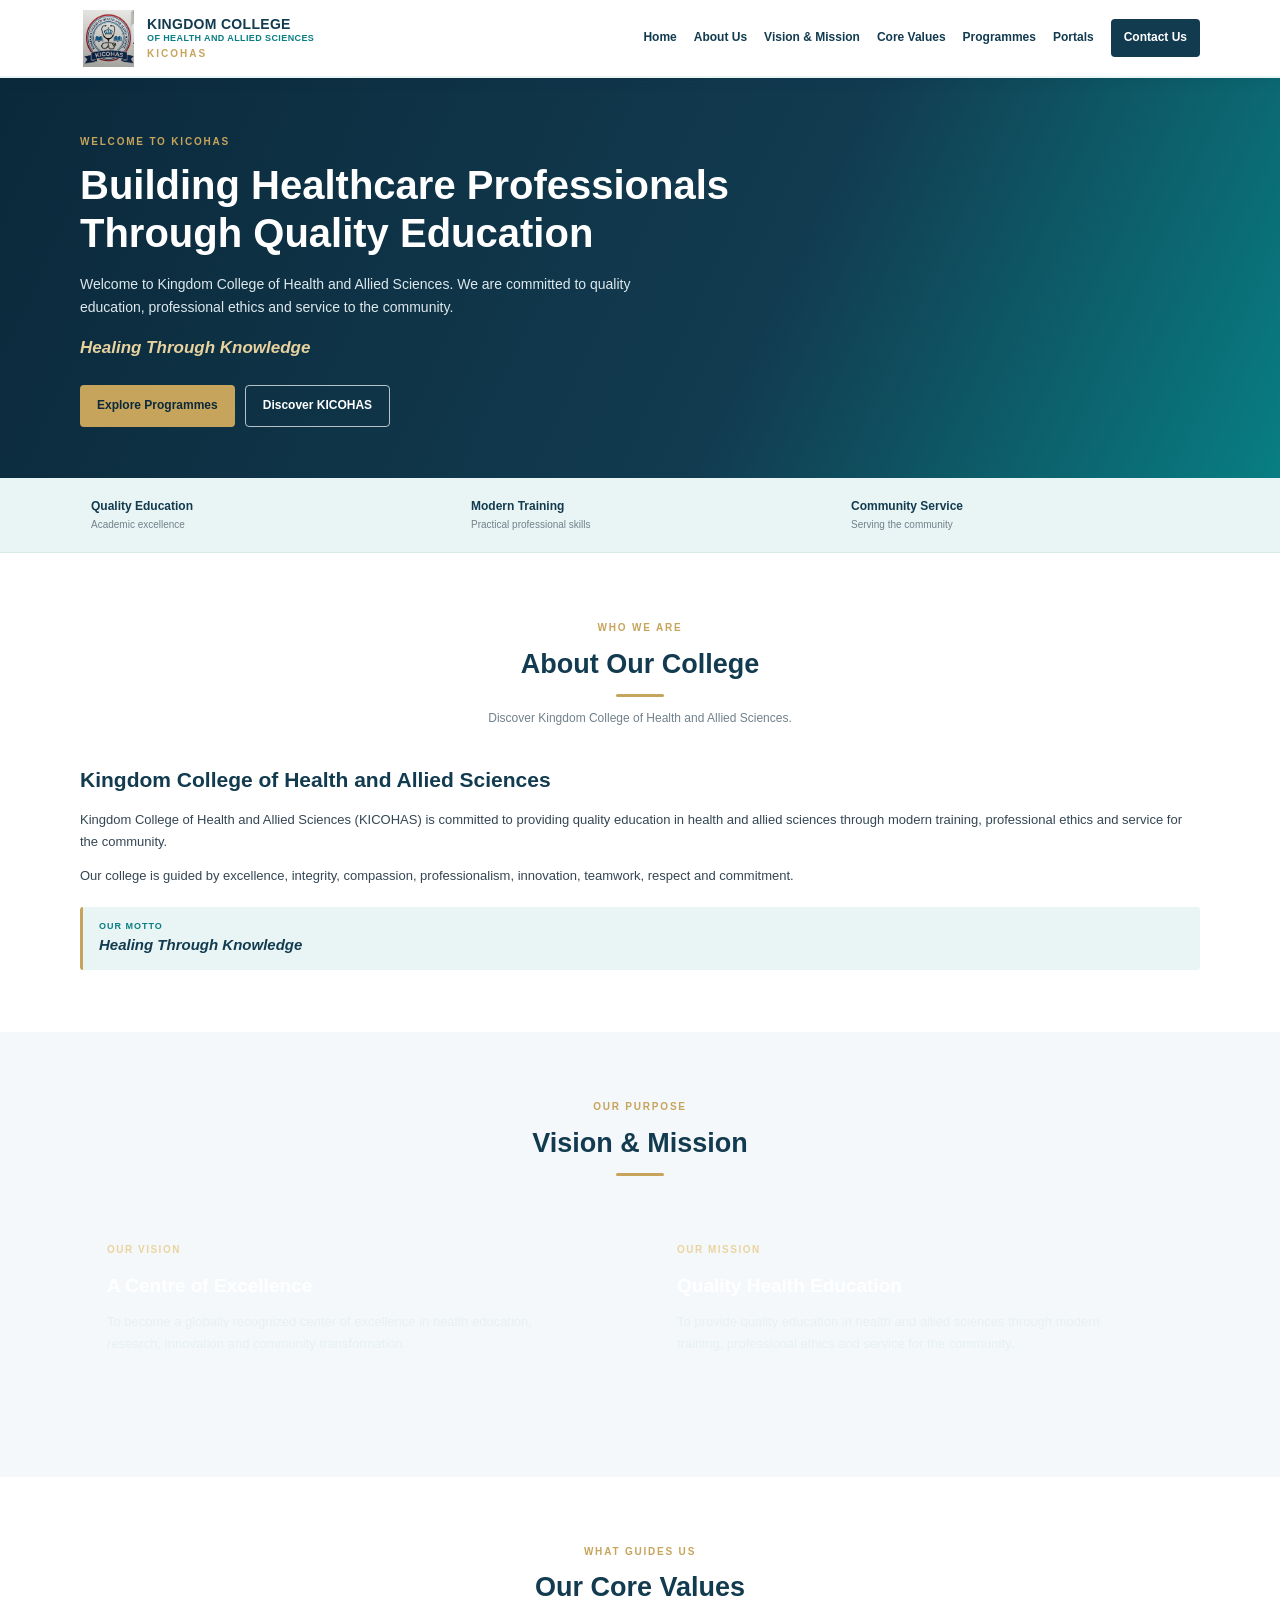
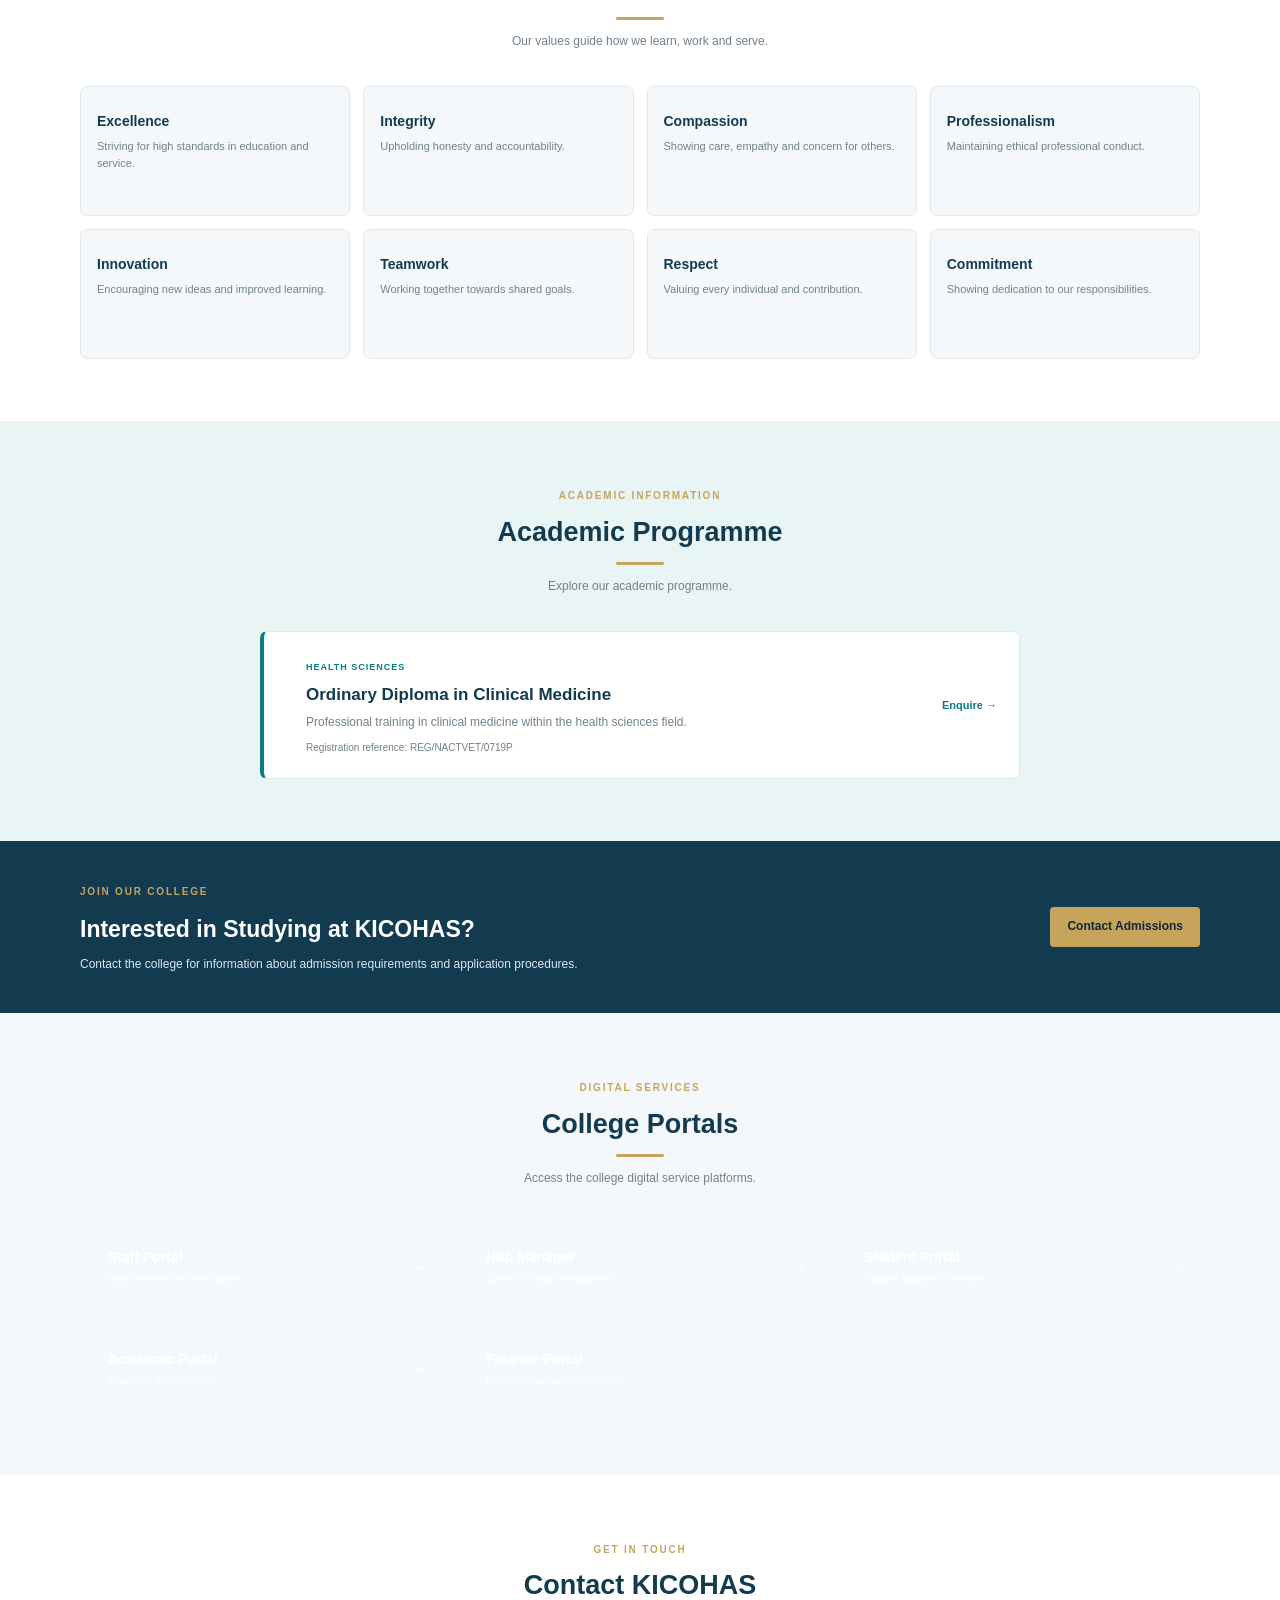
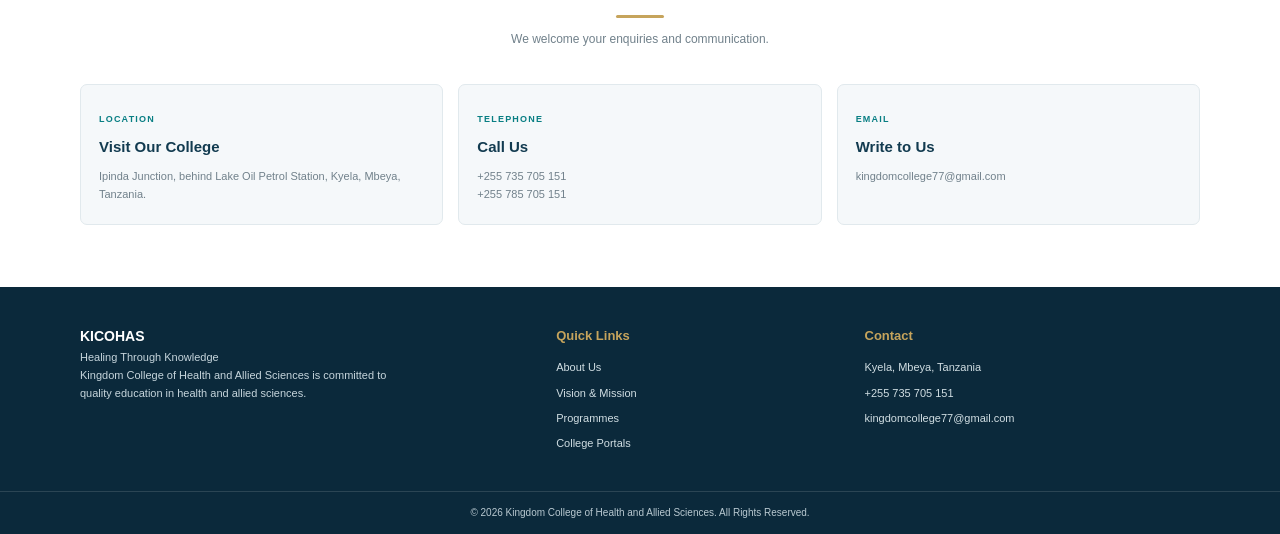
==== commit 45e0a91f: "Update index.html" ====
--- a/index.html
+++ b/index.html
@@ -4,8 +4,8 @@
 <head>
     <meta charset="UTF-8">
     <meta name="viewport" content="width=device-width, initial-scale=1.0">
-    <meta name="description" content="Kingdom College of Health and Allied Sciences - Healing Through Knowledge.">
-    <title>KICOHAS | Kingdom College of Health and Allied Sciences</title>
+    <meta name="description" content="Kingdom College of Health and Allied Sciences">
+    <title>KICOHAS | Kingdom College</title>
     <link rel="stylesheet" href="style.css">
 </head>
 <body>
@@ -13,7 +13,7 @@
 <header class="header">
     <div class="container header-inner">
         <a class="brand" href="#home">
-            <img src="college-logo.jpg" alt="KICOHAS College Logo">
+            <img src="college-logo.jpg" alt="KICOHAS Logo">
             <span class="brand-name">
                 <strong>KINGDOM COLLEGE</strong>
                 <small>OF HEALTH AND ALLIED SCIENCES</small>
@@ -21,11 +21,11 @@
             </span>
         </a>
 
-        <button class="menu-toggle" id="menuToggle" aria-label="Toggle menu">☰</button>
+        <button class="menu-toggle" id="menuToggle" aria-label="Open menu">☰</button>
 
         <nav class="navigation" id="navigation">
             <a href="#home">Home</a>
-            <a href="#about">About</a>
+            <a href="#about">About Us</a>
             <a href="#vision">Vision & Mission</a>
             <a href="#values">Core Values</a>
             <a href="#programmes">Programmes</a>
@@ -37,114 +37,96 @@
 
 <main>
 
-    <!-- HERO -->
-    <section class="hero" id="home">
-        <div class="container hero-inner">
-            <div class="hero-content">
-                <span class="eyebrow">WELCOME TO KICOHAS</span>
-                <h1>Building Healthcare Professionals Through Quality Education</h1>
+<section class="hero" id="home">
+    <div class="container hero-inner">
+        <div class="hero-content">
+            <span class="eyebrow">WELCOME TO KICOHAS</span>
+            <h1>Building Healthcare Professionals Through Quality Education</h1>
+            <p>
+                Welcome to Kingdom College of Health and Allied Sciences.
+                We are committed to quality education, professional ethics
+                and service to the community.
+            </p>
+            <div class="motto">Healing Through Knowledge</div>
+            <div class="hero-actions">
+                <a href="#programmes" class="btn btn-gold">Explore Programmes</a>
+                <a href="#about" class="btn btn-outline">Discover KICOHAS</a>
+            </div>
+        </div>
+    </div>
+</section>
+
+<section class="highlights">
+    <div class="container highlight-grid">
+        <div class="highlight">
+            <span class="highlight-bar teal-bar"></span>
+            <div>
+                <strong>Quality Education</strong>
+                <small>Academic excellence</small>
+            </div>
+        </div>
+        <div class="highlight">
+            <span class="highlight-bar gold-bar"></span>
+            <div>
+                <strong>Modern Training</strong>
+                <small>Practical professional skills</small>
+            </div>
+        </div>
+        <div class="highlight">
+            <span class="highlight-bar green-bar"></span>
+            <div>
+                <strong>Community Service</strong>
+                <small>Serving the community</small>
+            </div>
+        </div>
+    </div>
+</section>
+
+<section class="section about-section" id="about">
+    <div class="container">
+        <div class="section-heading">
+            <span class="eyebrow">WHO WE ARE</span>
+            <h2>About Our College</h2>
+            <span class="heading-line"></span>
+            <p>Discover Kingdom College of Health and Allied Sciences.</p>
+        </div>
+
+        <div class="about-panel">
+            <span class="section-bar navy-bar"></span>
+            <div class="about-text">
+                <h3>Kingdom College of Health and Allied Sciences</h3>
                 <p>
-                    Welcome to Kingdom College of Health and Allied Sciences.
-                    We are committed to quality education, professional ethics
-                    and service to the community.
+                    Kingdom College of Health and Allied Sciences (KICOHAS)
+                    is committed to providing quality education in health
+                    and allied sciences through modern training,
+                    professional ethics and service for the community.
                 </p>
-                <div class="motto">“Healing Through Knowledge”</div>
-                <div class="hero-actions">
-                    <a href="#programmes" class="btn btn-gold">Explore Programmes</a>
-                    <a href="#about" class="btn btn-outline">Discover KICOHAS</a>
-                </div>
-            </div>
-
-            <div class="hero-emblem">
-                <div class="emblem-frame">
-                    <img src="college-logo.jpg" alt="Official KICOHAS Logo">
-                </div>
-                <h2>KICOHAS</h2>
-                <p>Healing Through Knowledge</p>
-            </div>
-        </div>
-        <div class="hero-bottom-line"></div>
-    </section>
-
-    <!-- HIGHLIGHTS -->
-    <section class="highlights">
-        <div class="container highlight-grid">
-            <div class="highlight">
-                <span class="mini-icon">01</span>
-                <div>
-                    <strong>Quality Education</strong>
-                    <small>Learning and academic excellence</small>
-                </div>
-            </div>
-            <div class="highlight">
-                <span class="mini-icon">02</span>
-                <div>
-                    <strong>Modern Training</strong>
-                    <small>Practical and relevant skills</small>
-                </div>
-            </div>
-            <div class="highlight">
-                <span class="mini-icon">03</span>
-                <div>
-                    <strong>Community Service</strong>
-                    <small>Professional service to society</small>
-                </div>
-            </div>
-        </div>
-    </section>
-
-    <!-- ABOUT -->
-    <section class="section about-section" id="about">
-        <div class="container">
-            <div class="section-heading">
-                <span class="eyebrow">WHO WE ARE</span>
-                <h2>About Our College</h2>
-                <span class="heading-line"></span>
-                <p>Discover Kingdom College of Health and Allied Sciences.</p>
-            </div>
-
-            <div class="about-layout">
-                <div class="about-logo-panel">
-                    <img src="college-logo.jpg" alt="KICOHAS official emblem">
-                    <strong>KINGDOM COLLEGE</strong>
-                    <span>OF HEALTH AND ALLIED SCIENCES</span>
-                    <small>Healing Through Knowledge</small>
-                </div>
-
-                <div class="about-text">
-                    <h3>Welcome to KICOHAS</h3>
-                    <p>
-                        Kingdom College of Health and Allied Sciences (KICOHAS)
-                        is committed to providing quality education in health
-                        and allied sciences through modern training,
-                        professional ethics and service for the community.
-                    </p>
-                    <p>
-                        The college is guided by a commitment to excellence,
-                        integrity, compassion, professionalism, innovation,
-                        teamwork, respect and commitment.
-                    </p>
-                    <div class="motto-strip">
-                        <span>OUR MOTTO</span>
-                        <strong>Healing Through Knowledge</strong>
-                    </div>
-                </div>
-            </div>
-        </div>
-    </section>
-
-    <!-- VISION & MISSION -->
-    <section class="section vision-section" id="vision">
-        <div class="container">
-            <div class="section-heading">
-                <span class="eyebrow">OUR PURPOSE</span>
-                <h2>Vision & Mission</h2>
-                <span class="heading-line"></span>
-            </div>
-
-            <div class="purpose-grid">
-                <article class="purpose-card vision-card">
-                    <div class="purpose-number">01</div>
+                <p>
+                    Our college is guided by excellence, integrity,
+                    compassion, professionalism, innovation, teamwork,
+                    respect and commitment.
+                </p>
+                <div class="motto-strip">
+                    <span>OUR MOTTO</span>
+                    <strong>Healing Through Knowledge</strong>
+                </div>
+            </div>
+        </div>
+    </div>
+</section>
+
+<section class="section vision-section" id="vision">
+    <div class="container">
+        <div class="section-heading">
+            <span class="eyebrow">OUR PURPOSE</span>
+            <h2>Vision & Mission</h2>
+            <span class="heading-line"></span>
+        </div>
+
+        <div class="purpose-grid">
+            <article class="purpose-card">
+                <span class="section-bar teal-bar"></span>
+                <div class="purpose-content">
                     <span class="purpose-label">OUR VISION</span>
                     <h3>A Centre of Excellence</h3>
                     <p>
@@ -152,10 +134,12 @@
                         in health education, research, innovation and
                         community transformation.
                     </p>
-                </article>
-
-                <article class="purpose-card mission-card">
-                    <div class="purpose-number">02</div>
+                </div>
+            </article>
+
+            <article class="purpose-card">
+                <span class="section-bar gold-bar"></span>
+                <div class="purpose-content">
                     <span class="purpose-label">OUR MISSION</span>
                     <h3>Quality Health Education</h3>
                     <p>
@@ -163,187 +147,138 @@
                         sciences through modern training, professional ethics
                         and service for the community.
                     </p>
-                </article>
-            </div>
-        </div>
-    </section>
-
-    <!-- CORE VALUES -->
-    <section class="section values-section" id="values">
-        <div class="container">
-            <div class="section-heading">
-                <span class="eyebrow">WHAT GUIDES US</span>
-                <h2>Our Core Values</h2>
-                <span class="heading-line"></span>
-                <p>Our values guide how we learn, work and serve.</p>
-            </div>
-
-            <div class="values-grid">
-                <article class="value-card">
-                    <span>01</span>
-                    <h3>Excellence</h3>
-                    <p>Striving for high standards in education and service.</p>
-                </article>
-                <article class="value-card">
-                    <span>02</span>
-                    <h3>Integrity</h3>
-                    <p>Upholding honesty and accountability.</p>
-                </article>
-                <article class="value-card">
-                    <span>03</span>
-                    <h3>Compassion</h3>
-                    <p>Showing care, empathy and concern for others.</p>
-                </article>
-                <article class="value-card">
-                    <span>04</span>
-                    <h3>Professionalism</h3>
-                    <p>Maintaining ethical professional conduct.</p>
-                </article>
-                <article class="value-card">
-                    <span>05</span>
-                    <h3>Innovation</h3>
-                    <p>Encouraging new ideas and improved learning.</p>
-                </article>
-                <article class="value-card">
-                    <span>06</span>
-                    <h3>Teamwork</h3>
-                    <p>Working together towards shared goals.</p>
-                </article>
-                <article class="value-card">
-                    <span>07</span>
-                    <h3>Respect</h3>
-                    <p>Valuing every individual and contribution.</p>
-                </article>
-                <article class="value-card">
-                    <span>08</span>
-                    <h3>Commitment</h3>
-                    <p>Showing dedication to our responsibilities.</p>
-                </article>
-            </div>
-        </div>
-    </section>
-
-    <!-- PROGRAMMES -->
-    <section class="section programmes-section" id="programmes">
-        <div class="container">
-            <div class="section-heading">
-                <span class="eyebrow">ACADEMIC INFORMATION</span>
-                <h2>Academic Programme</h2>
-                <span class="heading-line"></span>
-                <p>Explore the programme currently listed for the college.</p>
-            </div>
-
-            <div class="programme-card">
-                <div class="programme-symbol">CM</div>
-                <div class="programme-info">
-                    <span class="programme-category">HEALTH SCIENCES</span>
-                    <h3>Ordinary Diploma in Clinical Medicine</h3>
-                    <p>
-                        A programme in clinical medicine within the
-                        health sciences field.
-                    </p>
-                    <small>Registration reference: REG/NACTVET/0719P</small>
-                </div>
-                <a href="#contact" class="text-link">Enquire →</a>
-            </div>
-        </div>
-    </section>
-
-    <!-- ADMISSIONS -->
-    <section class="admissions">
-        <div class="container admissions-inner">
-            <div>
-                <span class="eyebrow">JOIN OUR COLLEGE</span>
-                <h2>Interested in Studying at KICOHAS?</h2>
+                </div>
+            </article>
+        </div>
+    </div>
+</section>
+
+<section class="section values-section" id="values">
+    <div class="container">
+        <div class="section-heading">
+            <span class="eyebrow">WHAT GUIDES US</span>
+            <h2>Our Core Values</h2>
+            <span class="heading-line"></span>
+            <p>Our values guide how we learn, work and serve.</p>
+        </div>
+
+        <div class="values-grid">
+            <article class="value-card"><span class="value-bar teal-bar"></span><h3>Excellence</h3><p>Striving for high standards in education and service.</p></article>
+            <article class="value-card"><span class="value-bar gold-bar"></span><h3>Integrity</h3><p>Upholding honesty and accountability.</p></article>
+            <article class="value-card"><span class="value-bar green-bar"></span><h3>Compassion</h3><p>Showing care, empathy and concern for others.</p></article>
+            <article class="value-card"><span class="value-bar purple-bar"></span><h3>Professionalism</h3><p>Maintaining ethical professional conduct.</p></article>
+            <article class="value-card"><span class="value-bar blue-bar"></span><h3>Innovation</h3><p>Encouraging new ideas and improved learning.</p></article>
+            <article class="value-card"><span class="value-bar rose-bar"></span><h3>Teamwork</h3><p>Working together towards shared goals.</p></article>
+            <article class="value-card"><span class="value-bar teal-bar"></span><h3>Respect</h3><p>Valuing every individual and contribution.</p></article>
+            <article class="value-card"><span class="value-bar gold-bar"></span><h3>Commitment</h3><p>Showing dedication to our responsibilities.</p></article>
+        </div>
+    </div>
+</section>
+
+<section class="section programmes-section" id="programmes">
+    <div class="container">
+        <div class="section-heading">
+            <span class="eyebrow">ACADEMIC INFORMATION</span>
+            <h2>Academic Programme</h2>
+            <span class="heading-line"></span>
+            <p>Explore our academic programme.</p>
+        </div>
+
+        <article class="programme-card">
+            <span class="section-bar gold-bar"></span>
+            <div class="programme-info">
+                <span class="programme-category">HEALTH SCIENCES</span>
+                <h3>Ordinary Diploma in Clinical Medicine</h3>
                 <p>
-                    Contact the college for information about admission
-                    requirements and application procedures.
+                    Professional training in clinical medicine
+                    within the health sciences field.
                 </p>
-            </div>
-            <a href="#contact" class="btn btn-gold">Contact Admissions</a>
-        </div>
-    </section>
-
-    <!-- PORTALS -->
-    <section class="section portals-section" id="portals">
-        <div class="container">
-            <div class="section-heading">
-                <span class="eyebrow">DIGITAL SERVICES</span>
-                <h2>College Portals</h2>
-                <span class="heading-line"></span>
-                <p>Access the college's digital service platforms.</p>
-            </div>
-
-            <div class="portals-grid">
-                <a href="staff-portal.html" class="portal-card staff">
-                    <span class="portal-code">SP</span>
-                    <div>
-                        <h3>Staff Portal</h3>
-                        <p>Staff services and information</p>
-                    </div>
-                    <span class="portal-arrow">→</span>
-                </a>
-
-                <a href="hub-manager.html" class="portal-card manager">
-                    <span class="portal-code">HM</span>
-                    <div>
-                        <h3>Hub Manager</h3>
-                        <p>Central college management</p>
-                    </div>
-                    <span class="portal-arrow">→</span>
-                </a>
-
-                <a href="student-portal.html" class="portal-card student">
-                    <span class="portal-code">ST</span>
-                    <div>
-                        <h3>Student Portal</h3>
-                        <p>Student academic services</p>
-                    </div>
-                    <span class="portal-arrow">→</span>
-                </a>
-
-                <a href="academic-portal.html" class="portal-card academic">
-                    <span class="portal-code">AC</span>
-                    <div>
-                        <h3>Academic Portal</h3>
-                        <p>Academic administration</p>
-                    </div>
-                    <span class="portal-arrow">→</span>
-                </a>
-
-                <a href="finance-portal.html" class="portal-card finance">
-                    <span class="portal-code">FN</span>
-                    <div>
-                        <h3>Finance Portal</h3>
-                        <p>Financial management services</p>
-                    </div>
-                    <span class="portal-arrow">→</span>
-                </a>
-            </div>
-        </div>
-    </section>
-
-    <!-- CONTACT -->
-    <section class="section contact-section" id="contact">
-        <div class="container">
-            <div class="section-heading">
-                <span class="eyebrow">GET IN TOUCH</span>
-                <h2>Contact KICOHAS</h2>
-                <span class="heading-line"></span>
-                <p>We welcome your enquiries and communication.</p>
-            </div>
-
-            <div class="contact-grid">
-                <div class="contact-card">
+                <small>Registration reference: REG/NACTVET/0719P</small>
+            </div>
+            <a href="#contact" class="text-link">Enquire →</a>
+        </article>
+    </div>
+</section>
+
+<section class="admissions">
+    <div class="container admissions-inner">
+        <div>
+            <span class="eyebrow">JOIN OUR COLLEGE</span>
+            <h2>Interested in Studying at KICOHAS?</h2>
+            <p>
+                Contact the college for information about admission
+                requirements and application procedures.
+            </p>
+        </div>
+        <a href="#contact" class="btn btn-gold">Contact Admissions</a>
+    </div>
+</section>
+
+<section class="section portals-section" id="portals">
+    <div class="container">
+        <div class="section-heading">
+            <span class="eyebrow">DIGITAL SERVICES</span>
+            <h2>College Portals</h2>
+            <span class="heading-line"></span>
+            <p>Access the college digital service platforms.</p>
+        </div>
+
+        <div class="portals-grid">
+            <a href="staff-portal.html" class="portal-card">
+                <span class="portal-bar staff-bar"></span>
+                <div><h3>Staff Portal</h3><p>Staff services and information</p></div>
+                <span class="portal-arrow">→</span>
+            </a>
+
+            <a href="hub-manager.html" class="portal-card">
+                <span class="portal-bar manager-bar"></span>
+                <div><h3>Hub Manager</h3><p>Central college management</p></div>
+                <span class="portal-arrow">→</span>
+            </a>
+
+            <a href="student-portal.html" class="portal-card">
+                <span class="portal-bar student-bar"></span>
+                <div><h3>Student Portal</h3><p>Student academic services</p></div>
+                <span class="portal-arrow">→</span>
+            </a>
+
+            <a href="academic-portal.html" class="portal-card">
+                <span class="portal-bar academic-bar"></span>
+                <div><h3>Academic Portal</h3><p>Academic administration</p></div>
+                <span class="portal-arrow">→</span>
+            </a>
+
+            <a href="finance-portal.html" class="portal-card">
+                <span class="portal-bar finance-bar"></span>
+                <div><h3>Finance Portal</h3><p>Financial management services</p></div>
+                <span class="portal-arrow">→</span>
+            </a>
+        </div>
+    </div>
+</section>
+
+<section class="section contact-section" id="contact">
+    <div class="container">
+        <div class="section-heading">
+            <span class="eyebrow">GET IN TOUCH</span>
+            <h2>Contact KICOHAS</h2>
+            <span class="heading-line"></span>
+            <p>We welcome your enquiries and communication.</p>
+        </div>
+
+        <div class="contact-grid">
+            <div class="contact-card">
+                <span class="section-bar teal-bar"></span>
+                <div class="contact-content">
                     <span class="contact-label">LOCATION</span>
                     <h3>Visit Our College</h3>
-                    <p>
-                        Ipinda Junction, behind Lake Oil Petrol Station,
-                        Kyela, Mbeya, Tanzania.
-                    </p>
-                </div>
-
-                <div class="contact-card">
+                    <p>Ipinda Junction, behind Lake Oil Petrol Station, Kyela, Mbeya, Tanzania.</p>
+                </div>
+            </div>
+
+            <div class="contact-card">
+                <span class="section-bar gold-bar"></span>
+                <div class="contact-content">
                     <span class="contact-label">TELEPHONE</span>
                     <h3>Call Us</h3>
                     <p>
@@ -351,33 +286,27 @@
                         <a href="tel:+255785705151">+255 785 705 151</a>
                     </p>
                 </div>
-
-                <div class="contact-card">
+            </div>
+
+            <div class="contact-card">
+                <span class="section-bar green-bar"></span>
+                <div class="contact-content">
                     <span class="contact-label">EMAIL</span>
                     <h3>Write to Us</h3>
-                    <p>
-                        <a href="mailto:kingdomcollege77@gmail.com">
-                            kingdomcollege77@gmail.com
-                        </a>
-                    </p>
-                </div>
-            </div>
-        </div>
-    </section>
+                    <p><a href="mailto:kingdomcollege77@gmail.com">kingdomcollege77@gmail.com</a></p>
+                </div>
+            </div>
+        </div>
+    </div>
+</section>
 
 </main>
 
-<!-- FOOTER -->
 <footer class="footer">
     <div class="container footer-main">
         <div class="footer-about">
-            <div class="footer-brand">
-                <img src="college-logo.jpg" alt="KICOHAS logo">
-                <div>
-                    <strong>KICOHAS</strong>
-                    <small>Healing Through Knowledge</small>
-                </div>
-            </div>
+            <strong class="footer-title">KICOHAS</strong>
+            <p>Healing Through Knowledge</p>
             <p>
                 Kingdom College of Health and Allied Sciences is committed
                 to quality education in health and allied sciences.
@@ -422,8 +351,7 @@
         });
     });
 
-    document.getElementById("year").textContent =
-        new Date().getFullYear();
+    document.getElementById("year").textContent = new Date().getFullYear();
 </script>
 
 </body>
--- a/style.css
+++ b/style.css
@@ -1,7 +1,8 @@
 
-/* =========================================
-   KICOHAS - OFFICIAL COLLEGE WEBSITE
-   ========================================= */
+/* ==========================================
+   KICOHAS OFFICIAL WEBSITE
+   Navy, Teal, Mint, White and Gold
+   ========================================== */
 
 :root {
     --navy: #123B50;
@@ -24,111 +25,131 @@
 
 html {
     scroll-behavior: smooth;
-    scroll-padding-top: 90px;
+    scroll-padding-top: 85px;
 }
 
 body {
     font-family: "Segoe UI", Arial, sans-serif;
     color: var(--text);
     background: var(--white);
-    line-height: 1.7;
+    font-size: 14px;
+    line-height: 1.65;
 }
 
 a {
+    color: inherit;
     text-decoration: none;
-    color: inherit;
-}
-
-img {
-    max-width: 100%;
-    display: block;
+}
+
+button {
+    font: inherit;
 }
 
 .container {
-    width: 90%;
-    max-width: 1200px;
+    width: 91%;
+    max-width: 1120px;
     margin: 0 auto;
 }
 
 
 /* HEADER */
 
-.site-header {
+.header {
     background: var(--white);
     position: sticky;
     top: 0;
     z-index: 1000;
-    box-shadow: 0 3px 15px rgba(11, 41, 59, 0.09);
-}
-
-.header-content {
-    min-height: 95px;
+    box-shadow: 0 2px 12px rgba(11, 41, 59, 0.09);
+    border-bottom: 2px solid var(--mint);
+}
+
+.header-inner {
+    min-height: 76px;
     display: flex;
+    align-items: center;
     justify-content: space-between;
-    align-items: center;
-    gap: 25px;
+    gap: 20px;
 }
 
 .brand {
     display: flex;
     align-items: center;
-    gap: 13px;
-    min-width: 0;
-}
-
-.college-logo {
-    width: 76px;
-    height: 76px;
+    gap: 10px;
+    flex-shrink: 0;
+}
+
+.brand img {
+    width: 57px;
+    height: 57px;
     object-fit: contain;
-    flex-shrink: 0;
-}
-
-.brand-text h1 {
+}
+
+.brand-name {
+    display: flex;
+    flex-direction: column;
+    line-height: 1.25;
+}
+
+.brand-name strong {
     color: var(--navy);
-    font-size: 17px;
-    font-weight: 800;
-    line-height: 1.3;
-}
-
-.brand-text p {
+    font-size: 14px;
+    font-weight: 800;
+    letter-spacing: 0.3px;
+}
+
+.brand-name small {
     color: var(--teal);
-    font-size: 11px;
+    font-size: 9px;
     font-weight: 700;
-    letter-spacing: 0.5px;
-}
-
-.brand-text span {
+    letter-spacing: 0.4px;
+}
+
+.brand-name em {
     color: var(--gold);
-    font-size: 11px;
+    font-size: 10px;
+    font-style: normal;
     font-weight: 800;
     letter-spacing: 2px;
-}
-
-.main-nav {
+    margin-top: 3px;
+}
+
+.navigation {
     display: flex;
     align-items: center;
-    gap: 19px;
-}
-
-.main-nav a {
+    gap: 17px;
+}
+
+.navigation a {
     color: var(--navy);
-    font-size: 13px;
+    font-size: 12px;
     font-weight: 650;
-    transition: 0.3s;
-}
-
-.main-nav a:hover {
+    transition: color 0.2s ease;
+}
+
+.navigation a:hover {
     color: var(--teal);
+}
+
+.navigation .nav-contact {
+    background: var(--navy);
+    color: white;
+    padding: 9px 13px;
+    border-radius: 4px;
+}
+
+.navigation .nav-contact:hover {
+    background: var(--teal);
+    color: white;
 }
 
 .menu-toggle {
     display: none;
-    border: 0;
     background: var(--navy);
     color: white;
-    font-size: 23px;
-    padding: 7px 12px;
-    border-radius: 5px;
+    border: none;
+    border-radius: 4px;
+    padding: 6px 10px;
+    font-size: 19px;
     cursor: pointer;
 }
 
@@ -136,94 +157,86 @@
 /* HERO */
 
 .hero {
-    min-height: 520px;
-    background:
-        linear-gradient(110deg, rgba(11,41,59,0.97), rgba(8,126,131,0.88));
     position: relative;
     overflow: hidden;
-    display: flex;
+    background:
+        linear-gradient(115deg, var(--dark-navy), var(--navy) 60%, var(--teal));
+    color: white;
+}
+
+.hero-inner {
+    min-height: 400px;
+    display: grid;
+    grid-template-columns: 1.5fr 0.7fr;
     align-items: center;
-}
-
-.hero-overlay {
-    position: absolute;
-    inset: 0;
-    background:
-        radial-gradient(circle at 80% 20%, rgba(198,164,92,0.16), transparent 35%);
-}
-
-.hero-content {
-    position: relative;
-    z-index: 1;
-    display: grid;
-    grid-template-columns: 1.5fr 0.8fr;
-    align-items: center;
-    gap: 65px;
-    padding-top: 65px;
-    padding-bottom: 65px;
-}
-
-.hero-label,
-.section-label {
+    gap: 55px;
+    padding-top: 42px;
+    padding-bottom: 42px;
+}
+
+.eyebrow {
     display: inline-block;
     color: var(--gold);
-    font-size: 12px;
-    font-weight: 800;
-    letter-spacing: 2px;
-    margin-bottom: 12px;
-}
-
-.hero-text h2 {
-    color: var(--white);
-    font-size: clamp(32px, 4vw, 49px);
+    font-size: 10px;
+    font-weight: 800;
+    letter-spacing: 1.8px;
+    margin-bottom: 10px;
+}
+
+.hero-content h1 {
+    max-width: 650px;
+    color: white;
+    font-size: clamp(28px, 3.2vw, 40px);
     line-height: 1.2;
-    max-width: 700px;
-    margin-bottom: 20px;
-}
-
-.hero-text > p {
-    color: #E5F0F1;
-    font-size: 16px;
-    max-width: 620px;
-}
-
-.hero-motto {
-    color: #F1D79B;
-    font-size: 19px;
-    font-weight: 700;
+    font-weight: 750;
+    margin-bottom: 16px;
+}
+
+.hero-content > p {
+    max-width: 570px;
+    color: #DDE9ED;
+    font-size: 14px;
+}
+
+.motto {
+    color: #E8D29E;
+    font-size: 17px;
+    font-weight: 650;
     font-style: italic;
-    margin-top: 20px;
-}
-
-.hero-buttons {
+    margin-top: 15px;
+}
+
+.hero-actions {
     display: flex;
     flex-wrap: wrap;
-    gap: 13px;
-    margin-top: 28px;
+    gap: 10px;
+    margin-top: 23px;
 }
 
 .btn {
-    display: inline-block;
-    padding: 12px 23px;
-    border-radius: 5px;
-    font-size: 14px;
-    font-weight: 700;
-    transition: 0.3s;
-}
-
-.btn-primary {
+    display: inline-flex;
+    align-items: center;
+    justify-content: center;
+    padding: 10px 17px;
+    border-radius: 4px;
+    font-size: 12px;
+    font-weight: 750;
+    transition: 0.2s ease;
+}
+
+.btn-gold {
     background: var(--gold);
     color: var(--dark-navy);
 }
 
-.btn-primary:hover {
-    background: #E1C47E;
+.btn-gold:hover {
+    background: #E0C47E;
     transform: translateY(-2px);
 }
 
 .btn-outline {
     color: white;
-    border: 1px solid white;
+    border: 1px solid rgba(255,255,255,0.7);
 }
 
 .btn-outline:hover {
@@ -231,412 +244,420 @@
     color: var(--navy);
 }
 
-.hero-logo-box {
+.hero-emblem {
+    width: 235px;
+    justify-self: center;
+    text-align: center;
     background: white;
-    border: 4px solid rgba(198,164,92,0.8);
-    border-radius: 18px;
-    padding: 25px;
-    text-align: center;
-    max-width: 330px;
+    border-radius: 12px;
+    padding: 17px;
+    border: 3px solid var(--gold);
+    box-shadow: 0 12px 28px rgba(0,0,0,0.2);
+}
+
+.emblem-frame {
+    width: 170px;
+    height: 170px;
+    margin: auto;
+    display: grid;
+    place-items: center;
+}
+
+.emblem-frame img {
     width: 100%;
-    justify-self: center;
-    box-shadow: 0 15px 40px rgba(0,0,0,0.2);
-}
-
-.hero-logo-box img {
-    width: 220px;
-    height: 220px;
+    height: 100%;
     object-fit: contain;
-    margin: auto;
-}
-
-.hero-logo-box h3 {
+}
+
+.hero-emblem h2 {
     color: var(--navy);
-    font-size: 25px;
-    margin-top: 10px;
-}
-
-.hero-logo-box p {
+    font-size: 20px;
+    margin-top: 5px;
+}
+
+.hero-emblem p {
     color: var(--teal);
-    font-size: 13px;
+    font-size: 11px;
     font-style: italic;
 }
 
-
-/* QUICK INFORMATION */
-
-.quick-info {
-    background: var(--white);
-    padding: 25px 0;
-    border-bottom: 1px solid var(--border);
-}
-
-.quick-info-grid {
+.hero-bottom-line {
+    height: 4px;
+    background: var(--gold);
+}
+
+
+/* HIGHLIGHTS */
+
+.highlights {
+    background: var(--mint);
+    border-bottom: 1px solid #D8EAE8;
+}
+
+.highlight-grid {
     display: grid;
     grid-template-columns: repeat(3, 1fr);
-    gap: 25px;
-}
-
-.quick-item {
+    gap: 20px;
+    padding-top: 19px;
+    padding-bottom: 19px;
+}
+
+.highlight {
     display: flex;
     align-items: center;
-    gap: 15px;
-}
-
-.quick-icon {
+    gap: 11px;
+}
+
+.mini-icon {
+    width: 34px;
+    height: 34px;
+    display: grid;
+    place-items: center;
+    flex-shrink: 0;
+    background: var(--teal);
+    color: white;
+    border-radius: 5px;
+    font-size: 10px;
+    font-weight: 800;
+}
+
+.highlight strong,
+.highlight small {
+    display: block;
+}
+
+.highlight strong {
+    color: var(--navy);
+    font-size: 12px;
+}
+
+.highlight small {
+    color: var(--muted);
+    font-size: 10px;
+}
+
+
+/* SHARED SECTION STYLES */
+
+.section {
+    padding: 62px 0;
+}
+
+.section-heading {
+    text-align: center;
+    margin: 0 auto 34px;
+    max-width: 650px;
+}
+
+.section-heading h2 {
+    color: var(--navy);
+    font-size: 27px;
+    line-height: 1.3;
+    font-weight: 750;
+}
+
+.heading-line {
+    display: block;
+    width: 48px;
+    height: 3px;
+    background: var(--gold);
+    margin: 12px auto;
+    border-radius: 4px;
+}
+
+.section-heading > p {
+    color: var(--muted);
+    font-size: 12px;
+}
+
+
+/* ABOUT */
+
+.about-section {
+    background: white;
+}
+
+.about-layout {
+    display: grid;
+    grid-template-columns: 0.8fr 1.2fr;
+    align-items: center;
+    gap: 45px;
+}
+
+.about-logo-panel {
+    background: var(--light);
+    border: 1px solid var(--border);
+    border-radius: 9px;
+    padding: 22px;
     display: flex;
-    justify-content: center;
+    flex-direction: column;
     align-items: center;
+    text-align: center;
+}
+
+.about-logo-panel img {
+    width: 205px;
+    height: 205px;
+    object-fit: contain;
+    margin-bottom: 10px;
+}
+
+.about-logo-panel strong {
+    color: var(--navy);
+    font-size: 16px;
+}
+
+.about-logo-panel > span {
+    color: var(--teal);
+    font-size: 10px;
+    font-weight: 700;
+}
+
+.about-logo-panel small {
+    color: var(--gold);
+    font-style: italic;
+    margin-top: 6px;
+}
+
+.about-text h3 {
+    color: var(--navy);
+    font-size: 21px;
+    margin-bottom: 12px;
+}
+
+.about-text p {
+    color: var(--text);
+    font-size: 13px;
+    margin-bottom: 13px;
+}
+
+.motto-strip {
+    margin-top: 20px;
+    padding: 12px 16px;
     background: var(--mint);
+    border-left: 3px solid var(--gold);
+    border-radius: 3px;
+}
+
+.motto-strip span,
+.motto-strip strong {
+    display: block;
+}
+
+.motto-strip span {
     color: var(--teal);
-    width: 48px;
-    height: 48px;
-    border-radius: 10px;
-    font-size: 24px;
-    flex-shrink: 0;
-}
-
-.quick-item h3 {
+    font-size: 9px;
+    font-weight: 800;
+    letter-spacing: 1px;
+}
+
+.motto-strip strong {
     color: var(--navy);
     font-size: 15px;
-}
-
-.quick-item p {
-    color: var(--muted);
-    font-size: 12px;
-}
-
-
-/* GENERAL SECTION */
-
-.section {
-    padding: 85px 0;
-}
-
-.section-heading {
-    text-align: center;
-    max-width: 700px;
-    margin: 0 auto 45px;
-}
-
-.section-heading h2 {
-    color: var(--navy);
-    font-size: 32px;
-    line-height: 1.3;
-}
-
-.heading-line {
-    width: 65px;
-    height: 4px;
-    background: var(--gold);
-    border-radius: 5px;
-    margin: 15px auto;
-}
-
-.section-heading > p {
-    color: var(--muted);
-    font-size: 14px;
-}
-
-
-/* ABOUT */
-
-.about-section {
+    font-style: italic;
+}
+
+
+/* VISION AND MISSION */
+
+.vision-section {
     background: var(--light);
 }
 
-.about-grid {
+.purpose-grid {
     display: grid;
-    grid-template-columns: 0.9fr 1.1fr;
-    gap: 55px;
-    align-items: center;
-}
-
-.about-image {
-    background: white;
-    padding: 25px;
-    border-radius: 12px;
-    box-shadow: 0 8px 30px rgba(11,41,59,0.08);
-    text-align: center;
-}
-
-.about-image img {
-    width: 100%;
-    max-width: 390px;
-    height: 310px;
-    object-fit: contain;
-    margin: auto;
-}
-
-.image-caption {
-    display: flex;
-    flex-direction: column;
-    gap: 3px;
-    border-top: 1px solid var(--border);
-    padding-top: 15px;
-    margin-top: 12px;
-}
-
-.image-caption strong {
-    color: var(--navy);
-    font-size: 20px;
-}
-
-.image-caption span {
-    color: var(--teal);
-    font-size: 13px;
-    font-style: italic;
-}
-
-.about-content h3 {
-    color: var(--navy);
-    font-size: 25px;
-    line-height: 1.4;
-    margin-bottom: 18px;
-}
-
-.about-content p {
-    color: var(--text);
-    font-size: 15px;
-    margin-bottom: 15px;
-}
-
-.about-highlight {
-    margin-top: 25px;
-    padding: 17px 20px;
-    background: var(--mint);
-    border-left: 4px solid var(--gold);
-    display: flex;
-    flex-direction: column;
-}
-
-.highlight-title {
-    color: var(--teal);
-    font-size: 12px;
-    font-weight: 800;
-    text-transform: uppercase;
-    letter-spacing: 1px;
-}
-
-.about-highlight strong {
-    color: var(--navy);
-    font-size: 19px;
-}
-
-
-/* VISION AND MISSION */
-
-.vision-section {
-    background: white;
-}
-
-.vision-grid {
-    display: grid;
-    grid-template-columns: 1fr 1fr;
-    gap: 25px;
+    grid-template-columns: repeat(2, 1fr);
+    gap: 20px;
+}
+
+.purpose-card {
+    position: relative;
+    padding: 27px;
+    border-radius: 8px;
+    overflow: hidden;
+    min-height: 205px;
+    color: white;
 }
 
 .vision-card {
     background: var(--navy);
-    color: white;
-    padding: 35px;
-    border-radius: 12px;
-    border-bottom: 5px solid var(--gold);
+    border-bottom: 3px solid var(--gold);
 }
 
 .mission-card {
     background: var(--teal);
-}
-
-.vision-icon {
-    width: 52px;
-    height: 52px;
-    display: flex;
-    align-items: center;
-    justify-content: center;
-    border-radius: 50%;
-    background: rgba(255,255,255,0.15);
-    color: white;
-    font-size: 26px;
-    margin-bottom: 18px;
-}
-
-.vision-card h3 {
-    color: white;
-    font-size: 23px;
-    margin-bottom: 12px;
-}
-
-.vision-card p {
-    color: #F1F6F7;
-    font-size: 15px;
+    border-bottom: 3px solid var(--gold);
+}
+
+.purpose-number {
+    position: absolute;
+    right: 18px;
+    top: 7px;
+    font-size: 48px;
+    line-height: 1;
+    font-weight: 800;
+    color: rgba(255,255,255,0.10);
+}
+
+.purpose-label {
+    color: #E9D49F;
+    font-size: 10px;
+    font-weight: 800;
+    letter-spacing: 1.5px;
+}
+
+.purpose-card h3 {
+    color: white;
+    font-size: 19px;
+    margin: 10px 0;
+}
+
+.purpose-card p {
+    color: #E7F0F2;
+    font-size: 13px;
+    max-width: 440px;
 }
 
 
 /* CORE VALUES */
 
 .values-section {
-    background: var(--light);
+    background: white;
 }
 
 .values-grid {
     display: grid;
     grid-template-columns: repeat(4, 1fr);
-    gap: 18px;
+    gap: 13px;
 }
 
 .value-card {
-    background: white;
-    padding: 25px 20px;
-    border-radius: 9px;
+    background: var(--light);
     border: 1px solid var(--border);
-    transition: 0.3s;
+    border-radius: 7px;
+    padding: 18px 16px;
+    min-height: 130px;
+    transition: 0.2s ease;
 }
 
 .value-card:hover {
-    transform: translateY(-5px);
+    background: var(--mint);
     border-color: var(--teal);
-    box-shadow: 0 8px 22px rgba(11,41,59,0.08);
+    transform: translateY(-3px);
 }
 
 .value-card > span {
     color: var(--gold);
-    font-size: 13px;
+    font-size: 10px;
     font-weight: 800;
 }
 
 .value-card h3 {
     color: var(--navy);
-    font-size: 17px;
-    margin: 8px 0;
+    font-size: 14px;
+    margin: 5px 0;
 }
 
 .value-card p {
     color: var(--muted);
-    font-size: 13px;
+    font-size: 11px;
+    line-height: 1.5;
 }
 
 
 /* PROGRAMMES */
 
 .programmes-section {
+    background: var(--mint);
+}
+
+.programme-card {
+    max-width: 760px;
+    margin: auto;
+    padding: 22px;
     background: white;
-}
-
-.programme-grid {
-    display: grid;
-    grid-template-columns: repeat(2, minmax(0, 1fr));
-    gap: 22px;
-}
-
-.programme-card {
-    background: var(--light);
-    border: 1px solid var(--border);
-    border-radius: 12px;
-    padding: 28px;
-    transition: 0.3s;
-}
-
-.programme-card:hover {
-    border-color: var(--teal);
-    box-shadow: 0 8px 25px rgba(11,41,59,0.08);
-}
-
-.programme-top {
+    border: 1px solid #DCEAE8;
+    border-left: 4px solid var(--teal);
+    border-radius: 7px;
     display: flex;
-    justify-content: space-between;
     align-items: center;
-    gap: 10px;
-    margin-bottom: 18px;
-}
-
-.programme-icon {
-    width: 48px;
-    height: 48px;
-    background: var(--mint);
-    color: var(--teal);
+    gap: 20px;
+}
+
+.programme-symbol {
+    width: 54px;
+    height: 54px;
     display: grid;
     place-items: center;
-    border-radius: 9px;
-    font-size: 24px;
-}
-
-.programme-tag {
-    background: #E9F0F3;
+    flex-shrink: 0;
+    background: var(--navy);
+    color: white;
+    border-radius: 7px;
+    font-size: 15px;
+    font-weight: 800;
+}
+
+.programme-info {
+    flex: 1;
+}
+
+.programme-category {
+    color: var(--teal);
+    font-size: 9px;
+    font-weight: 800;
+    letter-spacing: 1px;
+}
+
+.programme-info h3 {
     color: var(--navy);
-    padding: 5px 10px;
-    border-radius: 20px;
+    font-size: 17px;
+    margin: 4px 0;
+}
+
+.programme-info p {
+    color: var(--muted);
+    font-size: 12px;
+}
+
+.programme-info small {
+    display: block;
+    color: var(--muted);
+    font-size: 10px;
+    margin-top: 7px;
+}
+
+.text-link {
+    color: var(--teal);
     font-size: 11px;
-    font-weight: 700;
-}
-
-.programme-card h3 {
-    color: var(--navy);
-    font-size: 21px;
-    line-height: 1.4;
-    margin-bottom: 12px;
-}
-
-.programme-card > p {
-    color: var(--muted);
-    font-size: 14px;
-    margin-bottom: 18px;
-}
-
-.programme-details {
+    font-weight: 800;
+    white-space: nowrap;
+}
+
+
+/* ADMISSIONS */
+
+.admissions {
+    background: var(--navy);
+    padding: 38px 0;
+}
+
+.admissions-inner {
     display: flex;
+    align-items: center;
     justify-content: space-between;
-    gap: 12px;
-    border-top: 1px solid var(--border);
-    padding: 10px 0;
+    gap: 25px;
+}
+
+.admissions h2 {
+    color: white;
+    font-size: 23px;
+    margin-bottom: 7px;
+}
+
+.admissions p {
+    color: #DCE8EC;
     font-size: 12px;
-}
-
-.programme-details span {
-    color: var(--muted);
-}
-
-.programme-details strong {
-    color: var(--navy);
-    text-align: right;
-}
-
-.text-link {
-    display: inline-block;
-    margin-top: 17px;
-    color: var(--teal);
-    font-weight: 800;
-    font-size: 13px;
-}
-
-
-/* ADMISSIONS */
-
-.admissions-section {
-    background: var(--navy);
-}
-
-.admissions-content {
-    display: flex;
-    justify-content: space-between;
-    align-items: center;
-    gap: 35px;
-}
-
-.admissions-content h2 {
-    color: white;
-    font-size: 30px;
-    margin-bottom: 12px;
-}
-
-.admissions-content p {
-    color: #DCE8EC;
-    max-width: 750px;
-    font-size: 14px;
-}
-
-.admissions-content .section-label {
-    color: var(--gold);
+    max-width: 650px;
 }
 
 
@@ -649,65 +670,77 @@
 .portals-grid {
     display: grid;
     grid-template-columns: repeat(3, 1fr);
-    gap: 20px;
+    gap: 14px;
 }
 
 .portal-card {
-    min-height: 210px;
-    border-radius: 11px;
-    padding: 25px;
-    color: white;
-    transition: 0.3s;
     display: flex;
-    flex-direction: column;
-    align-items: flex-start;
+    align-items: center;
+    gap: 13px;
+    min-height: 88px;
+    padding: 15px;
+    border-radius: 7px;
+    color: white;
+    transition: 0.2s ease;
 }
 
 .portal-card:hover {
-    transform: translateY(-6px);
-    box-shadow: 0 12px 25px rgba(11,41,59,0.15);
-}
-
-.portal-icon {
-    font-size: 27px;
-    margin-bottom: 12px;
+    transform: translateY(-3px);
+    filter: brightness(1.08);
+    box-shadow: 0 7px 17px rgba(11,41,59,0.13);
+}
+
+.portal-code {
+    width: 39px;
+    height: 39px;
+    display: grid;
+    place-items: center;
+    flex-shrink: 0;
+    background: rgba(255,255,255,0.16);
+    border: 1px solid rgba(255,255,255,0.25);
+    border-radius: 6px;
+    color: white;
+    font-size: 11px;
+    font-weight: 800;
+}
+
+.portal-card div {
+    flex: 1;
 }
 
 .portal-card h3 {
     color: white;
-    font-size: 20px;
-    margin-bottom: 5px;
+    font-size: 14px;
+    margin-bottom: 2px;
 }
 
 .portal-card p {
-    color: rgba(255,255,255,0.85);
-    font-size: 13px;
-}
-
-.portal-link {
-    margin-top: auto;
-    padding-top: 20px;
-    font-size: 13px;
-    font-weight: 800;
-}
-
-.staff-portal {
+    color: rgba(255,255,255,0.82);
+    font-size: 10px;
+}
+
+.portal-arrow {
+    color: white;
+    font-size: 17px;
+}
+
+.staff {
     background: #164C68;
 }
 
-.manager-portal {
+.manager {
     background: #365B48;
 }
 
-.student-portal {
+.student {
     background: #514478;
 }
 
-.academic-portal {
+.academic {
     background: #79532E;
 }
 
-.finance-portal {
+.finance {
     background: #713E4D;
 }
 
@@ -721,38 +754,34 @@
 .contact-grid {
     display: grid;
     grid-template-columns: repeat(3, 1fr);
-    gap: 20px;
+    gap: 15px;
 }
 
 .contact-card {
+    padding: 21px 18px;
     background: var(--light);
     border: 1px solid var(--border);
-    border-radius: 10px;
-    padding: 28px 20px;
-    text-align: center;
-}
-
-.contact-icon {
-    display: grid;
-    place-items: center;
-    margin: 0 auto 15px;
-    width: 52px;
-    height: 52px;
-    border-radius: 50%;
-    background: var(--mint);
+    border-radius: 7px;
+}
+
+.contact-label {
+    display: inline-block;
     color: var(--teal);
-    font-size: 24px;
+    font-size: 9px;
+    font-weight: 800;
+    letter-spacing: 1.2px;
+    margin-bottom: 8px;
 }
 
 .contact-card h3 {
     color: var(--navy);
-    font-size: 18px;
-    margin-bottom: 10px;
+    font-size: 15px;
+    margin-bottom: 7px;
 }
 
 .contact-card p {
     color: var(--muted);
-    font-size: 13px;
+    font-size: 11px;
     overflow-wrap: anywhere;
 }
 
@@ -760,172 +789,148 @@
     color: var(--teal);
 }
 
-.contact-bottom {
-    background: var(--mint);
-    border-radius: 10px;
-    padding: 30px;
-    text-align: center;
-    margin-top: 30px;
-}
-
-.contact-bottom h3 {
-    color: var(--navy);
-    font-size: 21px;
-}
-
-.contact-bottom p {
-    color: var(--teal);
-    font-style: italic;
-    margin-bottom: 20px;
-}
-
 
 /* FOOTER */
 
-.site-footer {
+.footer {
     background: var(--dark-navy);
     color: white;
-    padding-top: 55px;
-}
-
-.footer-grid {
+}
+
+.footer-main {
     display: grid;
     grid-template-columns: 1.3fr 0.8fr 1fr;
-    gap: 45px;
-    padding-bottom: 40px;
+    gap: 40px;
+    padding-top: 38px;
+    padding-bottom: 32px;
 }
 
 .footer-brand {
     display: flex;
     align-items: center;
-    gap: 12px;
-    margin-bottom: 18px;
+    gap: 10px;
+    margin-bottom: 12px;
 }
 
 .footer-brand img {
-    width: 62px;
-    height: 62px;
+    width: 48px;
+    height: 48px;
     object-fit: contain;
     background: white;
     border-radius: 50%;
 }
 
-.footer-brand h3 {
-    color: white;
-    font-size: 20px;
-}
-
-.footer-brand span {
+.footer-brand strong,
+.footer-brand small {
+    display: block;
+}
+
+.footer-brand strong {
+    color: white;
+    font-size: 16px;
+}
+
+.footer-brand small {
     color: var(--gold);
-    font-size: 12px;
+    font-size: 10px;
     font-style: italic;
 }
 
 .footer-about > p {
-    color: #C7D4DB;
+    max-width: 330px;
+    color: #C6D5DC;
+    font-size: 11px;
+}
+
+.footer-column h3 {
+    color: var(--gold);
     font-size: 13px;
-    max-width: 350px;
-}
-
-.footer-links h3,
-.footer-contact h3 {
+    margin-bottom: 12px;
+}
+
+.footer-column a,
+.footer-column p {
+    display: block;
+    color: #D1DEE3;
+    font-size: 11px;
+    margin-bottom: 7px;
+    overflow-wrap: anywhere;
+}
+
+.footer-column a:hover {
     color: var(--gold);
-    font-size: 16px;
-    margin-bottom: 15px;
-}
-
-.footer-links a {
-    display: block;
-    color: #D4E0E5;
-    font-size: 13px;
-    margin-bottom: 8px;
-}
-
-.footer-links a:hover {
-    color: var(--gold);
-}
-
-.footer-contact p {
-    color: #D4E0E5;
-    font-size: 13px;
-    margin-bottom: 8px;
-    overflow-wrap: anywhere;
 }
 
 .footer-bottom {
-    border-top: 1px solid rgba(255,255,255,0.15);
+    border-top: 1px solid rgba(255,255,255,0.13);
+    padding: 13px 0;
     text-align: center;
-    padding: 18px 10px;
-}
-
-.footer-bottom p {
     color: #B9C9D1;
-    font-size: 12px;
-}
-
-
-/* RESPONSIVE TABLET */
-
-@media (max-width: 1000px) {
-    .main-nav {
-        gap: 11px;
-    }
-
-    .main-nav a {
-        font-size: 11px;
-    }
-
-    .brand-text h1 {
-        font-size: 15px;
-    }
-
-    .college-logo {
-        width: 65px;
-        height: 65px;
-    }
-
-    .values-grid {
-        grid-template-columns: repeat(2, 1fr);
-    }
-
-    .portals-grid {
-        grid-template-columns: repeat(2, 1fr);
-    }
-}
-
-
-/* RESPONSIVE MOBILE */
-
-@media (max-width: 760px) {
-
+    font-size: 10px;
+}
+
+
+/* TABLET */
+
+@media (max-width: 950px) {
+    .navigation {
+        gap: 10px;
+    }
+
+    .navigation a {
+        font-size: 10px;
+    }
+
+    .brand-name strong {
+        font-size: 12px;
+    }
+
+    .brand-name small {
+        font-size: 8px;
+    }
+
+    .hero-inner {
+        gap: 25px;
+    }
+
+    .hero-emblem {
+        width: 210px;
+    }
+
+    .emblem-frame {
+        width: 150px;
+        height: 150px;
+    }
+}
+
+
+/* MOBILE */
+
+@media (max-width: 720px) {
     .container {
         width: 92%;
     }
 
-    .header-content {
-        min-height: 80px;
+    .header-inner {
+        min-height: 68px;
         flex-wrap: wrap;
-        padding: 10px 0;
-    }
-
-    .college-logo {
-        width: 55px;
-        height: 55px;
-    }
-
-    .brand {
-        gap: 9px;
-    }
-
-    .brand-text h1 {
-        font-size: 12px;
-    }
-
-    .brand-text p {
-        font-size: 9px;
-    }
-
-    .brand-text span {
+        padding: 7px 0;
+    }
+
+    .brand img {
+        width: 48px;
+        height: 48px;
+    }
+
+    .brand-name strong {
+        font-size: 11px;
+    }
+
+    .brand-name small {
+        font-size: 7px;
+    }
+
+    .brand-name em {
         font-size: 9px;
     }
 
@@ -933,173 +938,221 @@
         display: block;
     }
 
-    .main-nav {
+    .navigation {
         display: none;
         width: 100%;
         flex-direction: column;
         align-items: stretch;
         gap: 0;
-        padding: 8px 0 12px;
-    }
-
-    .main-nav.show {
+        padding: 5px 0 10px;
+    }
+
+    .navigation.open {
         display: flex;
     }
 
-    .main-nav a {
-        font-size: 14px;
-        padding: 10px 5px;
+    .navigation a {
+        padding: 10px 4px;
+        font-size: 12px;
         border-top: 1px solid var(--border);
     }
 
-    .hero {
+    .navigation .nav-contact {
+        margin-top: 7px;
+        text-align: center;
+        border: none;
+    }
+
+    .hero-inner {
         min-height: auto;
-    }
-
-    .hero-content {
         grid-template-columns: 1fr;
         text-align: center;
-        gap: 35px;
-        padding-top: 55px;
-        padding-bottom: 55px;
-    }
-
-    .hero-text h2 {
-        font-size: 32px;
-    }
-
-    .hero-text > p {
-        font-size: 14px;
-    }
-
-    .hero-buttons {
+        gap: 28px;
+        padding-top: 40px;
+        padding-bottom: 38px;
+    }
+
+    .hero-content h1 {
+        font-size: 29px;
+        margin-left: auto;
+        margin-right: auto;
+    }
+
+    .hero-content > p {
+        font-size: 12px;
+        margin: auto;
+    }
+
+    .motto {
+        font-size: 15px;
+    }
+
+    .hero-actions {
         justify-content: center;
     }
 
-    .hero-logo-box {
-        max-width: 260px;
-        padding: 17px;
-    }
-
-    .hero-logo-box img {
-        width: 175px;
-        height: 175px;
-    }
-
-    .quick-info-grid {
+    .hero-emblem {
+        width: 190px;
+        padding: 13px;
+    }
+
+    .emblem-frame {
+        width: 135px;
+        height: 135px;
+    }
+
+    .highlight-grid {
         grid-template-columns: 1fr;
-        gap: 18px;
+        gap: 13px;
+        padding-top: 16px;
+        padding-bottom: 16px;
     }
 
     .section {
-        padding: 60px 0;
+        padding: 45px 0;
+    }
+
+    .section-heading {
+        margin-bottom: 26px;
     }
 
     .section-heading h2 {
-        font-size: 27px;
-    }
-
-    .about-grid {
+        font-size: 23px;
+    }
+
+    .about-layout {
         grid-template-columns: 1fr;
-        gap: 30px;
-    }
-
-    .about-image img {
-        height: 240px;
-    }
-
-    .about-content h3 {
-        font-size: 22px;
-    }
-
-    .vision-grid {
+        gap: 25px;
+    }
+
+    .about-logo-panel img {
+        width: 165px;
+        height: 165px;
+    }
+
+    .about-text h3 {
+        font-size: 19px;
+    }
+
+    .purpose-grid {
         grid-template-columns: 1fr;
-    }
-
-    .vision-card {
-        padding: 27px;
+        gap: 13px;
+    }
+
+    .purpose-card {
+        min-height: auto;
+        padding: 23px;
     }
 
     .values-grid {
         grid-template-columns: repeat(2, 1fr);
+        gap: 10px;
+    }
+
+    .value-card {
+        min-height: 120px;
+        padding: 14px;
+    }
+
+    .value-card h3 {
+        font-size: 13px;
+    }
+
+    .value-card p {
+        font-size: 10px;
+    }
+
+    .programme-card {
+        align-items: flex-start;
+        flex-wrap: wrap;
         gap: 12px;
-    }
-
-    .value-card {
-        padding: 18px 14px;
-    }
-
-    .value-card h3 {
+        padding: 17px;
+    }
+
+    .programme-info {
+        min-width: 0;
+    }
+
+    .programme-info h3 {
         font-size: 15px;
     }
 
-    .value-card p {
-        font-size: 12px;
-    }
-
-    .programme-grid {
+    .text-link {
+        margin-left: 66px;
+    }
+
+    .admissions-inner {
+        align-items: flex-start;
+        flex-direction: column;
+    }
+
+    .admissions h2 {
+        font-size: 20px;
+    }
+
+    .portals-grid {
+        grid-template-columns: repeat(2, 1fr);
+        gap: 10px;
+    }
+
+    .portal-card {
+        min-height: 80px;
+        padding: 11px;
+        gap: 8px;
+    }
+
+    .portal-code {
+        width: 32px;
+        height: 32px;
+        font-size: 9px;
+    }
+
+    .portal-card h3 {
+        font-size: 11px;
+    }
+
+    .portal-card p {
+        font-size: 9px;
+    }
+
+    .portal-arrow {
+        font-size: 13px;
+    }
+
+    .contact-grid {
         grid-template-columns: 1fr;
-    }
-
-    .admissions-content {
-        flex-direction: column;
-        align-items: flex-start;
-    }
-
-    .admissions-content h2 {
-        font-size: 26px;
-    }
-
+        gap: 10px;
+    }
+
+    .contact-card {
+        padding: 17px;
+    }
+
+    .footer-main {
+        grid-template-columns: 1fr;
+        gap: 23px;
+        padding-top: 30px;
+    }
+}
+
+
+/* VERY SMALL SCREENS */
+
+@media (max-width: 360px) {
+    .brand-name strong {
+        font-size: 10px;
+    }
+
+    .brand-name small {
+        font-size: 6px;
+    }
+
+    .hero-content h1 {
+        font-size: 25px;
+    }
+
+    .values-grid,
     .portals-grid {
         grid-template-columns: 1fr;
     }
-
-    .portal-card {
-        min-height: 180px;
-    }
-
-    .contact-grid {
-        grid-template-columns: 1fr;
-    }
-
-    .footer-grid {
-        grid-template-columns: 1fr;
-        gap: 28px;
-    }
-
-    .footer-about > p {
-        max-width: 100%;
-    }
-}
-
-
-/* SMALL MOBILE */
-
-@media (max-width: 380px) {
-
-    .brand-text h1 {
-        font-size: 10px;
-    }
-
-    .brand-text p {
-        font-size: 8px;
-    }
-
-    .college-logo {
-        width: 48px;
-        height: 48px;
-    }
-
-    .hero-text h2 {
-        font-size: 27px;
-    }
-
-    .values-grid {
-        grid-template-columns: 1fr;
-    }
-
-    .btn {
-        padding: 10px 15px;
-        font-size: 12px;
-    }
-}
+}
